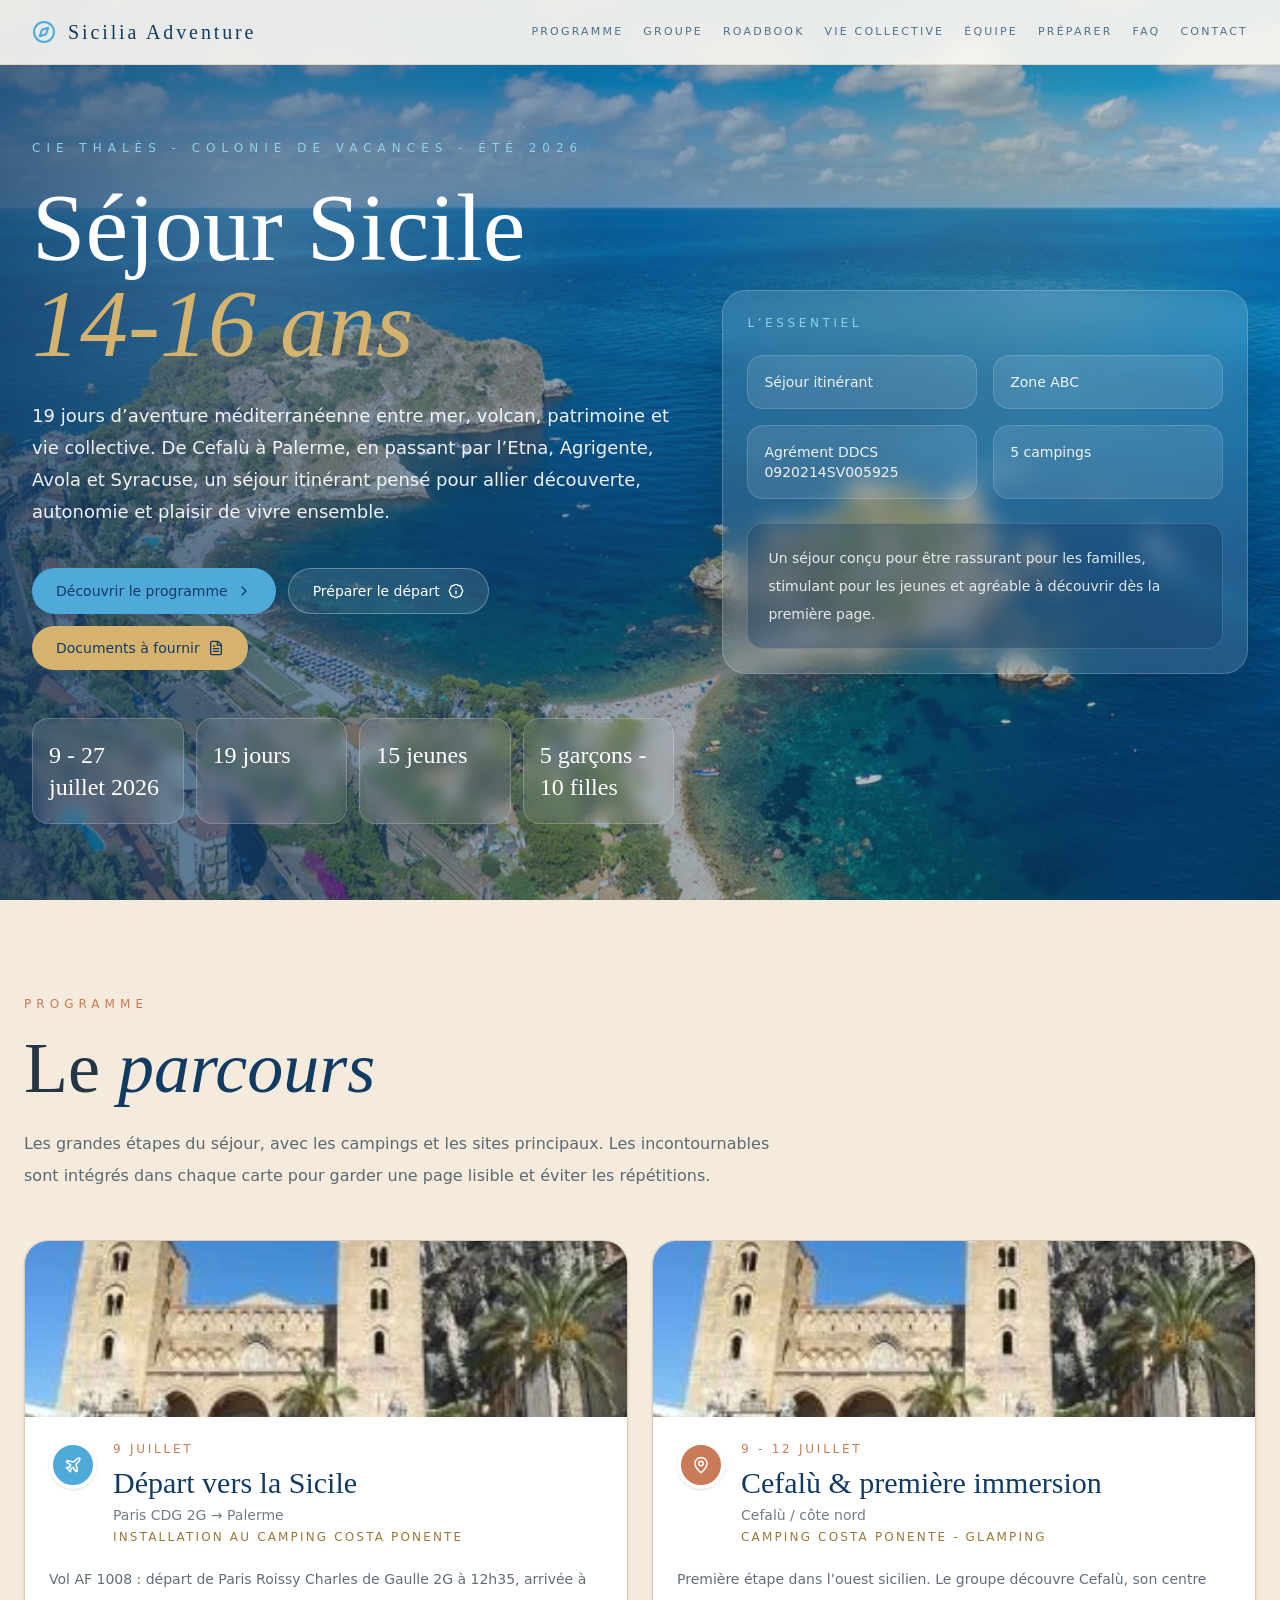
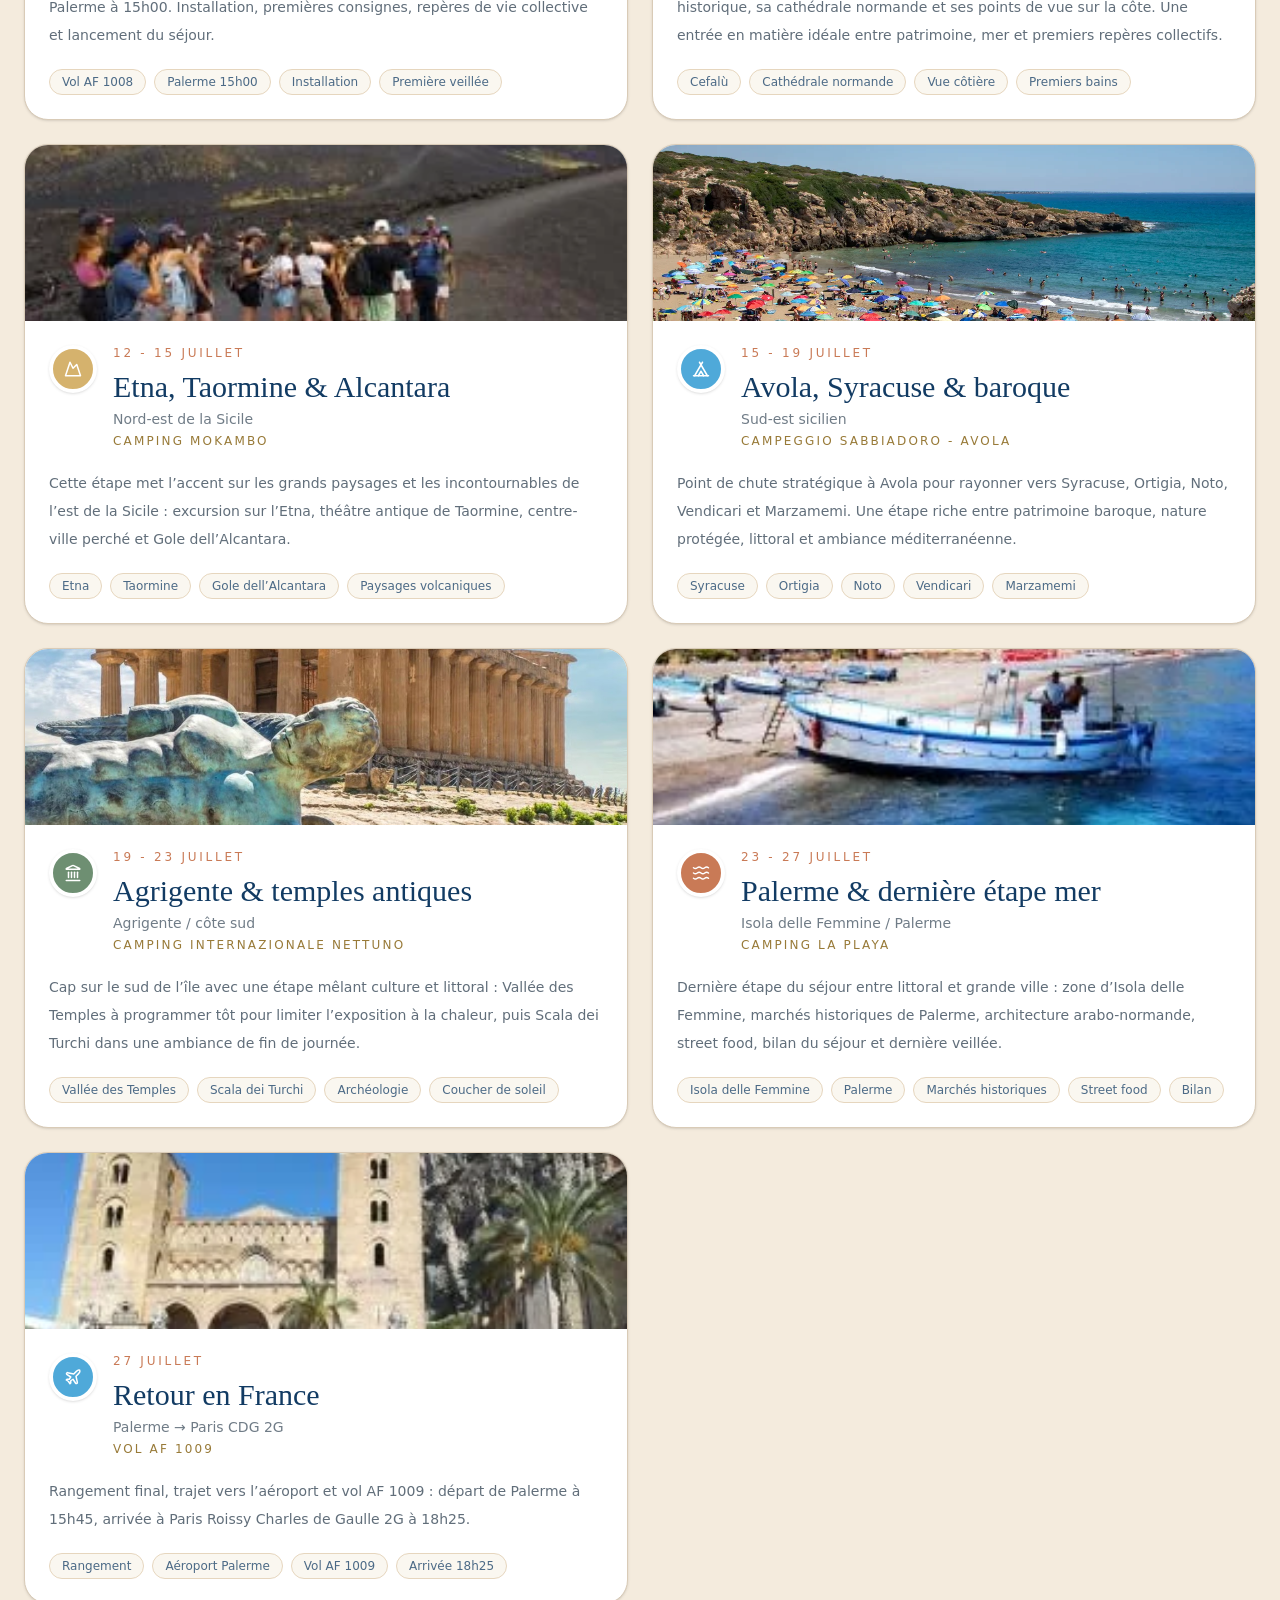
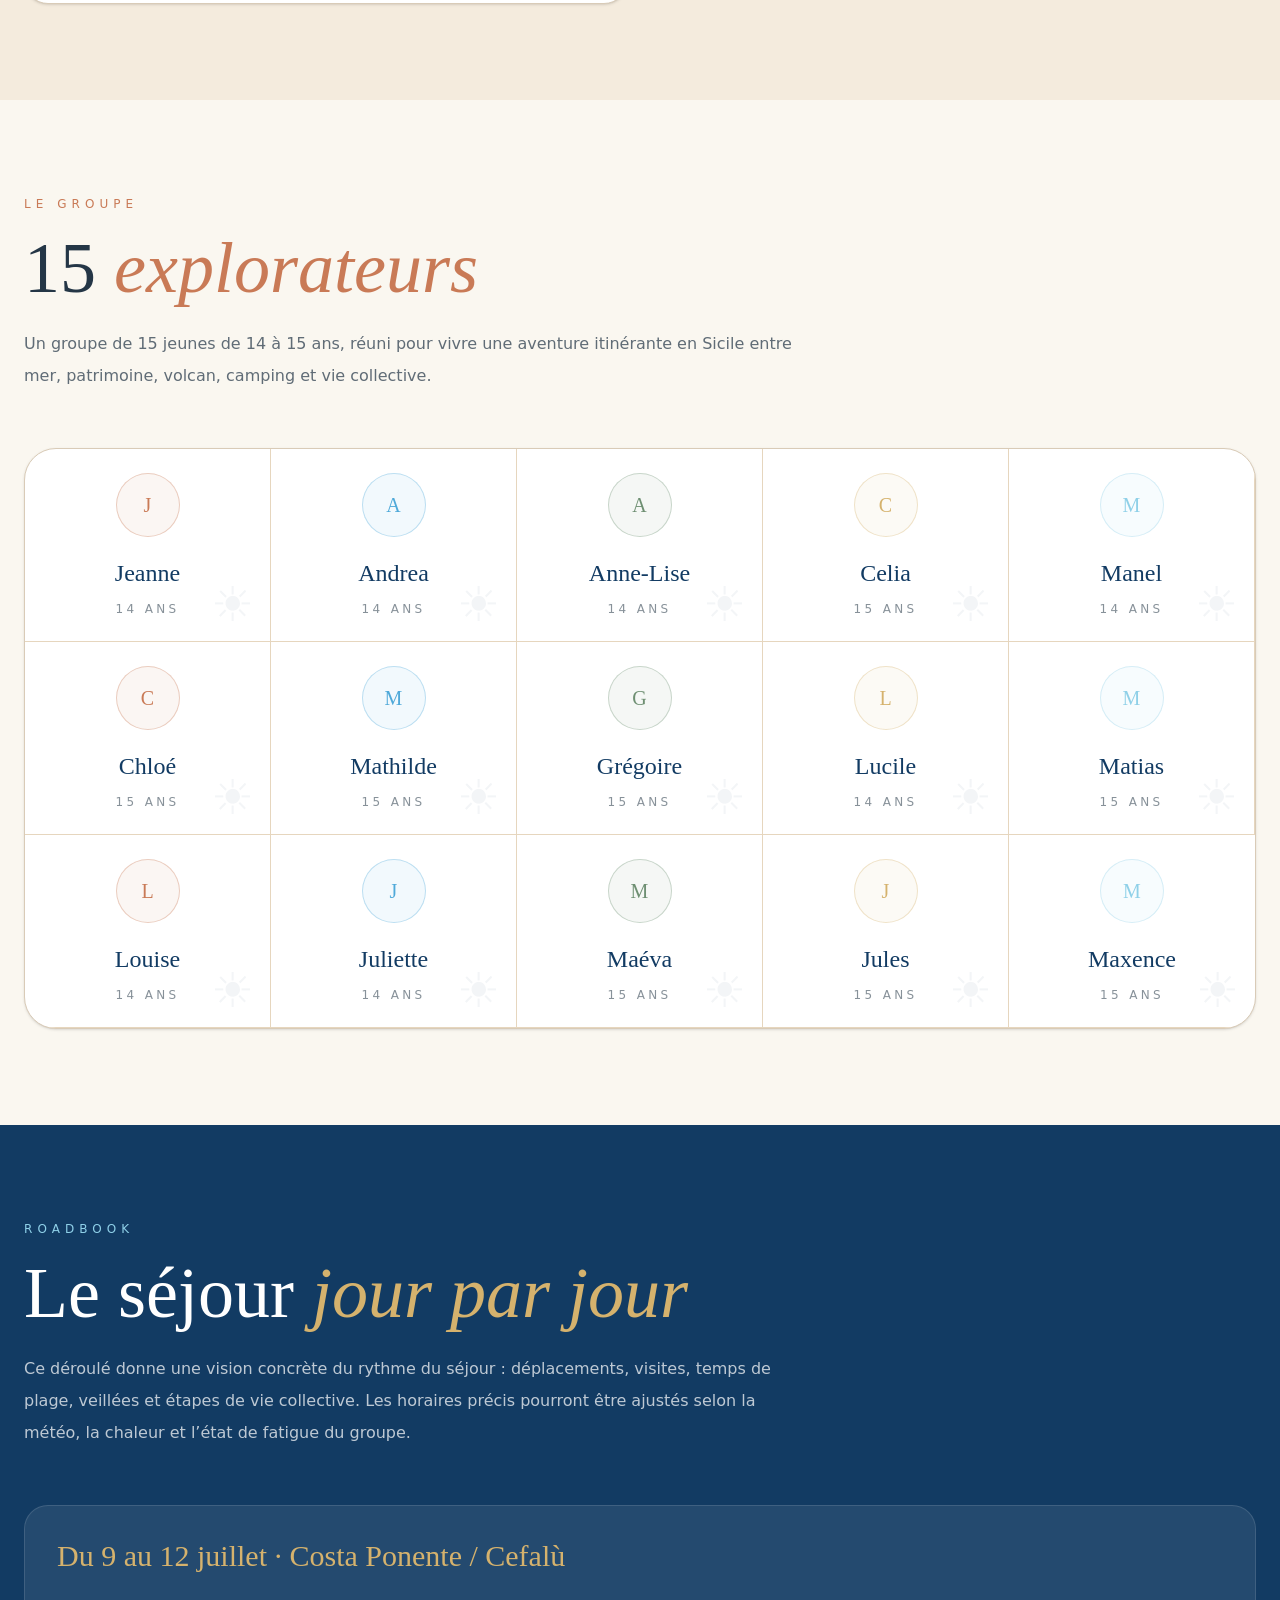
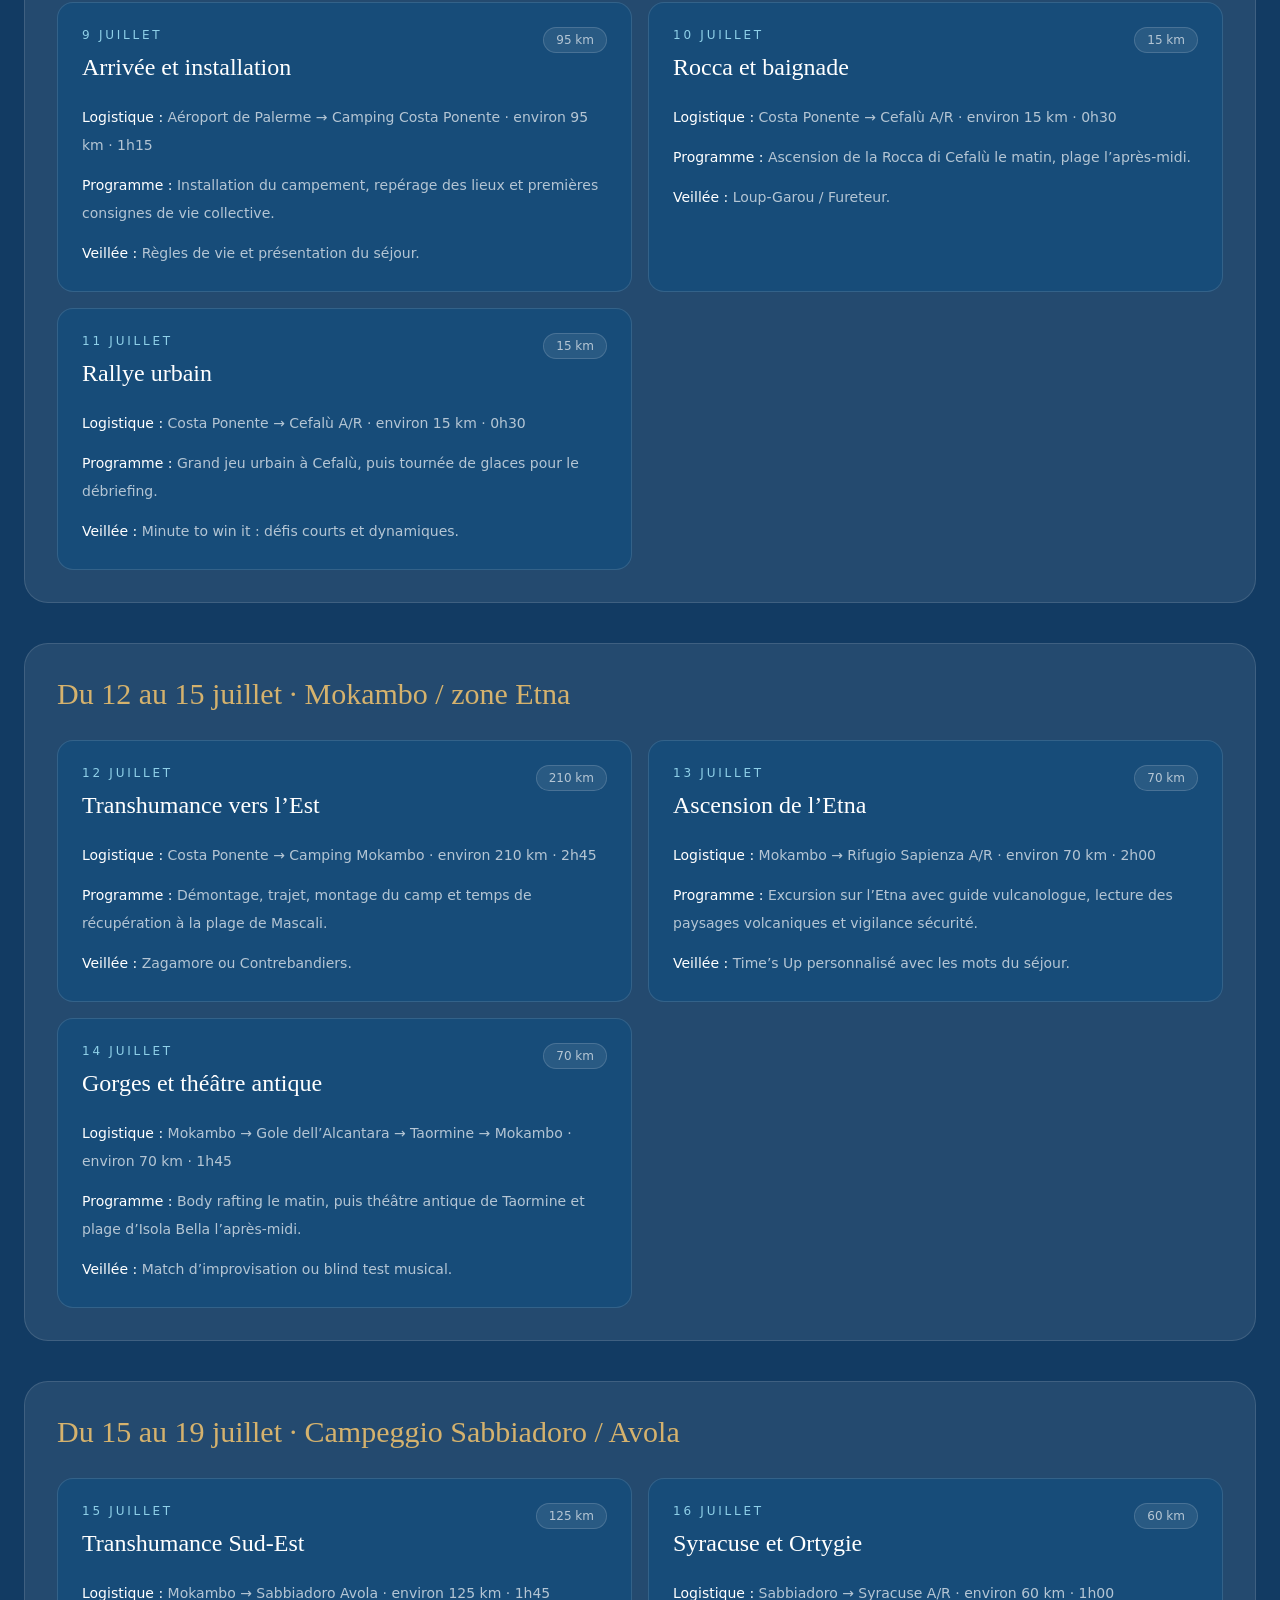
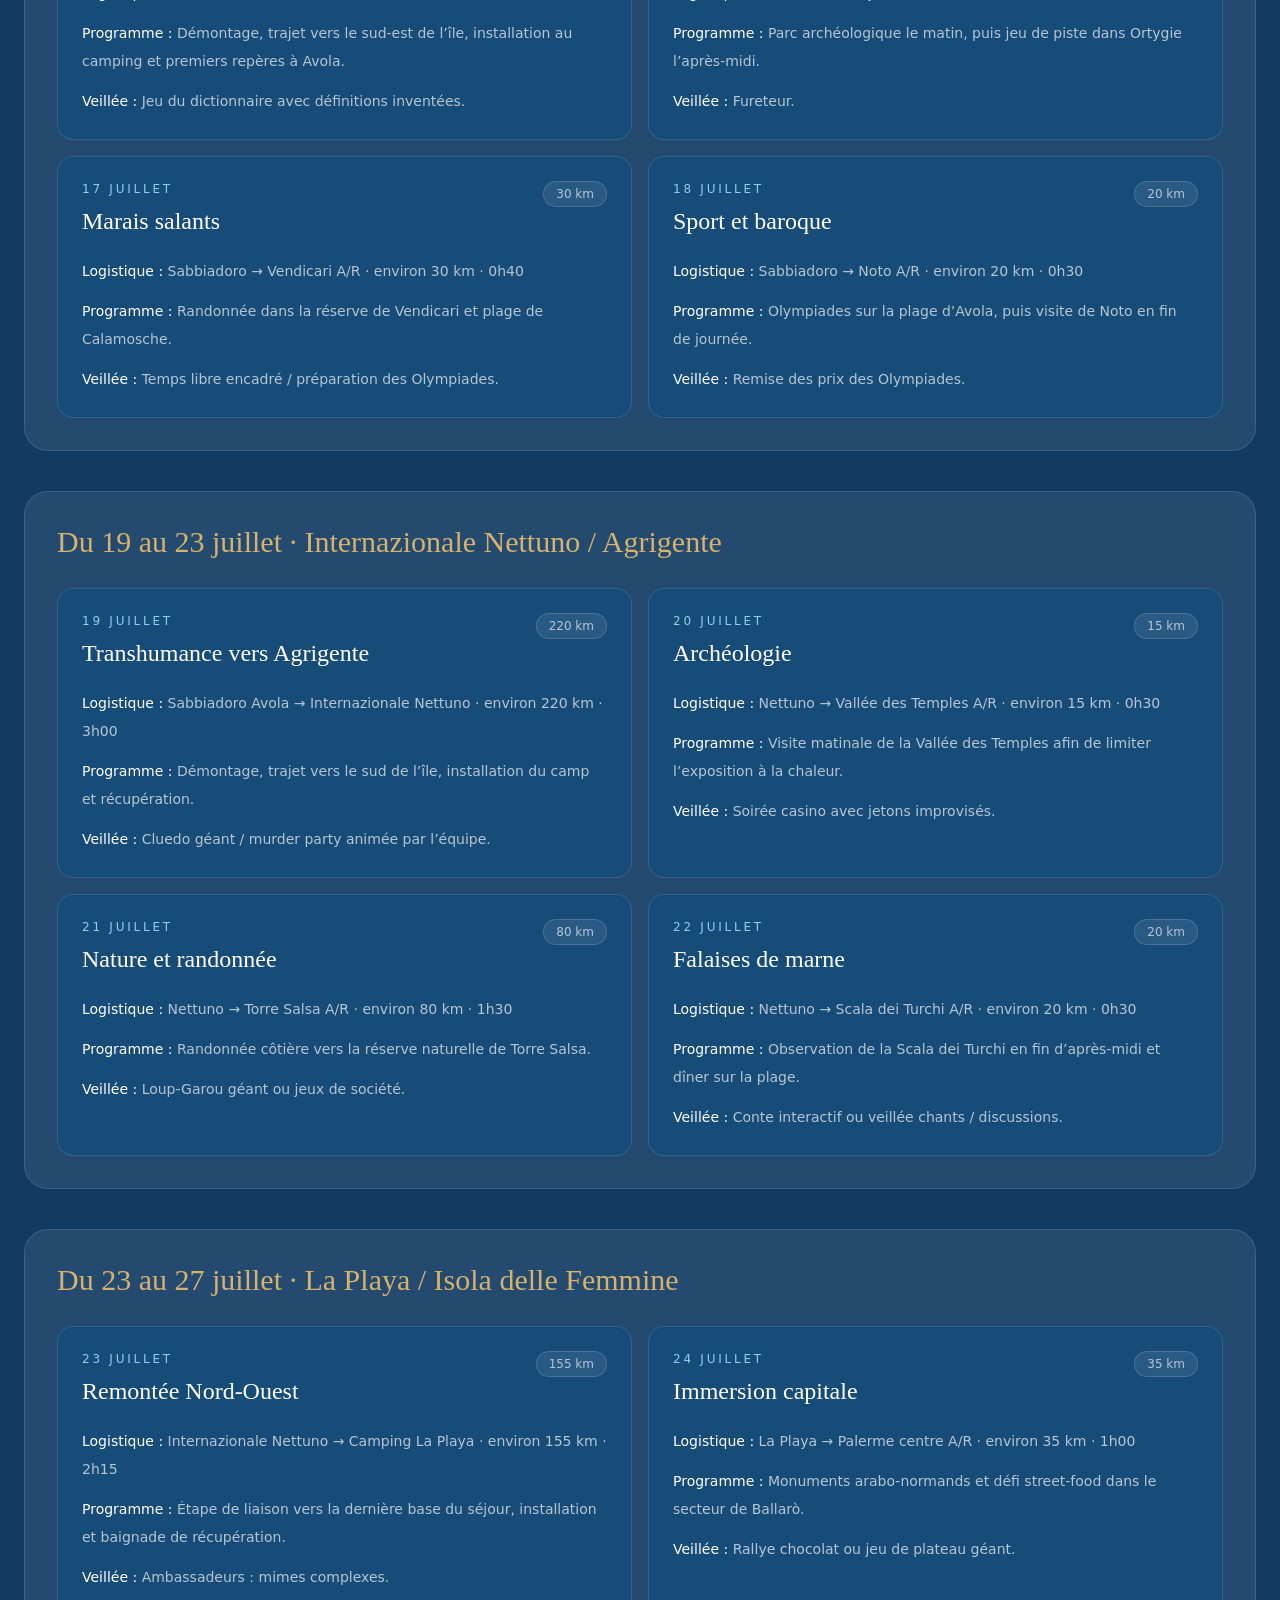
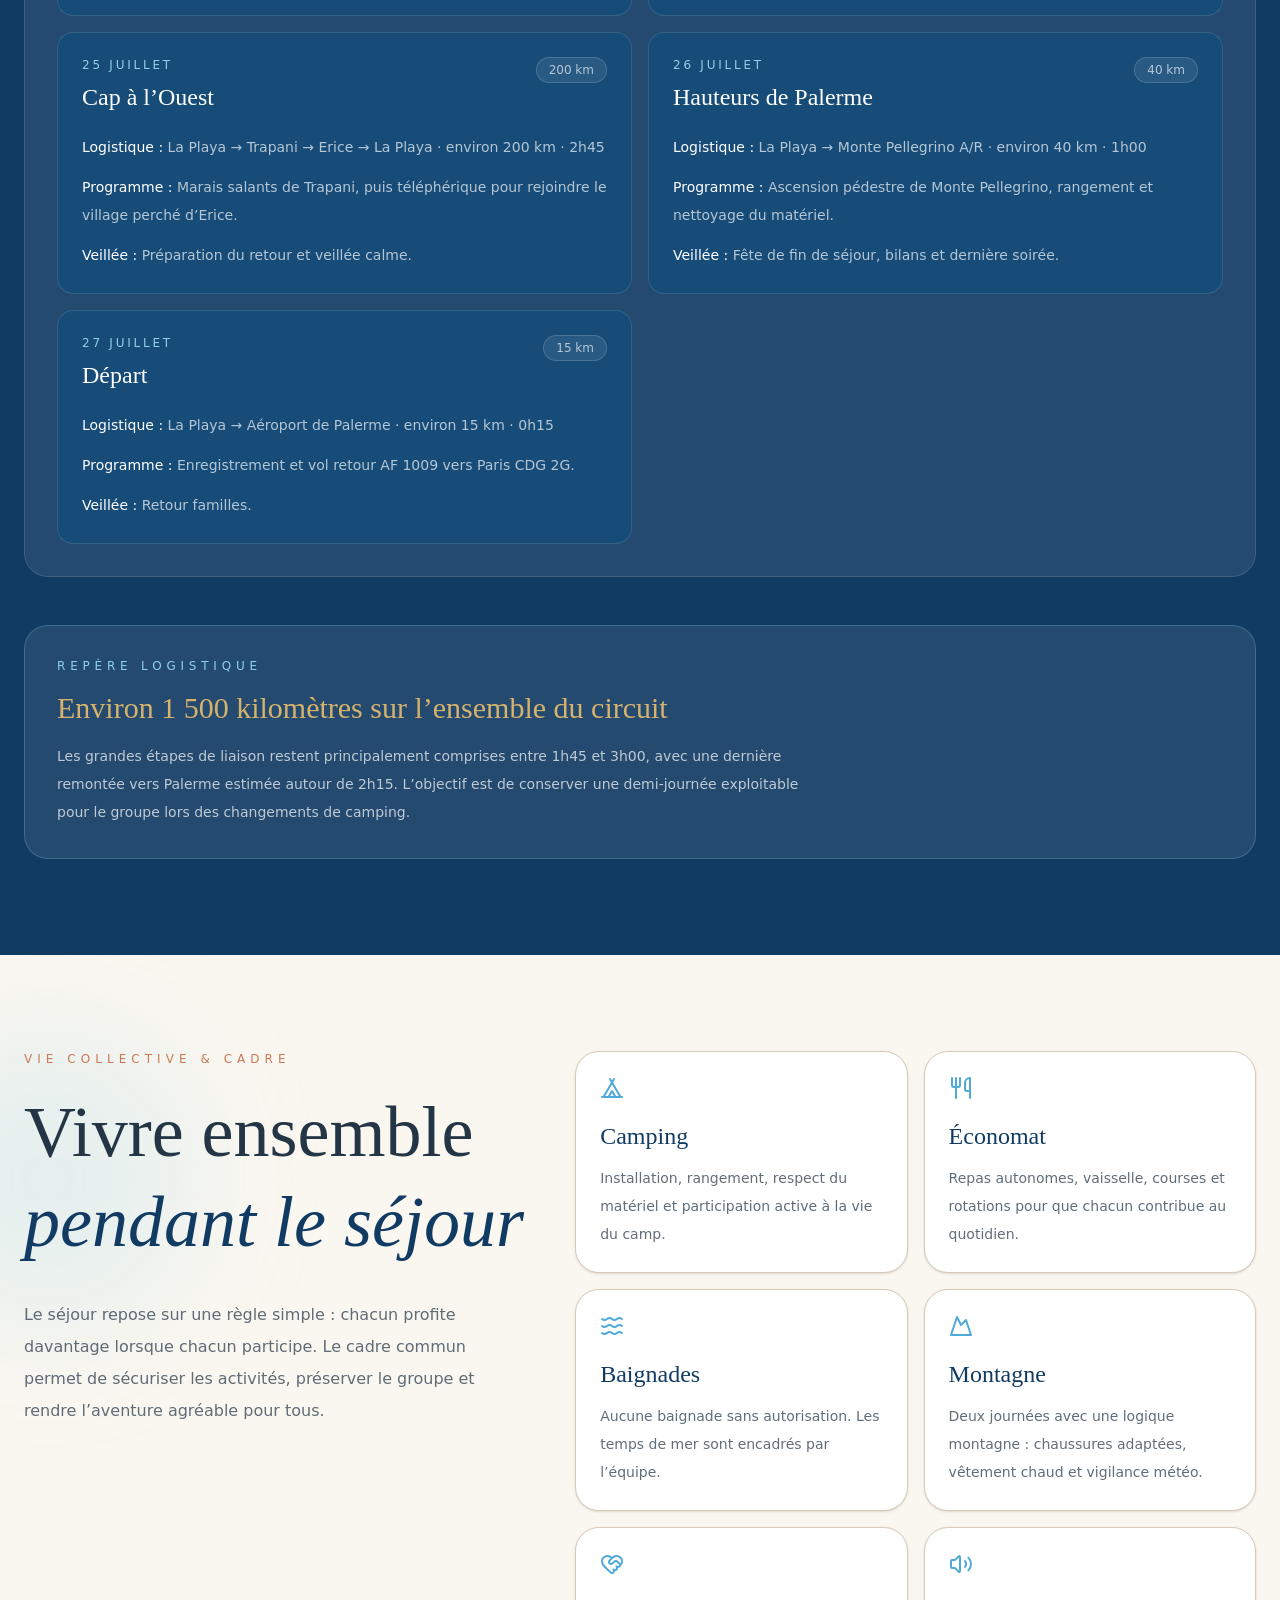
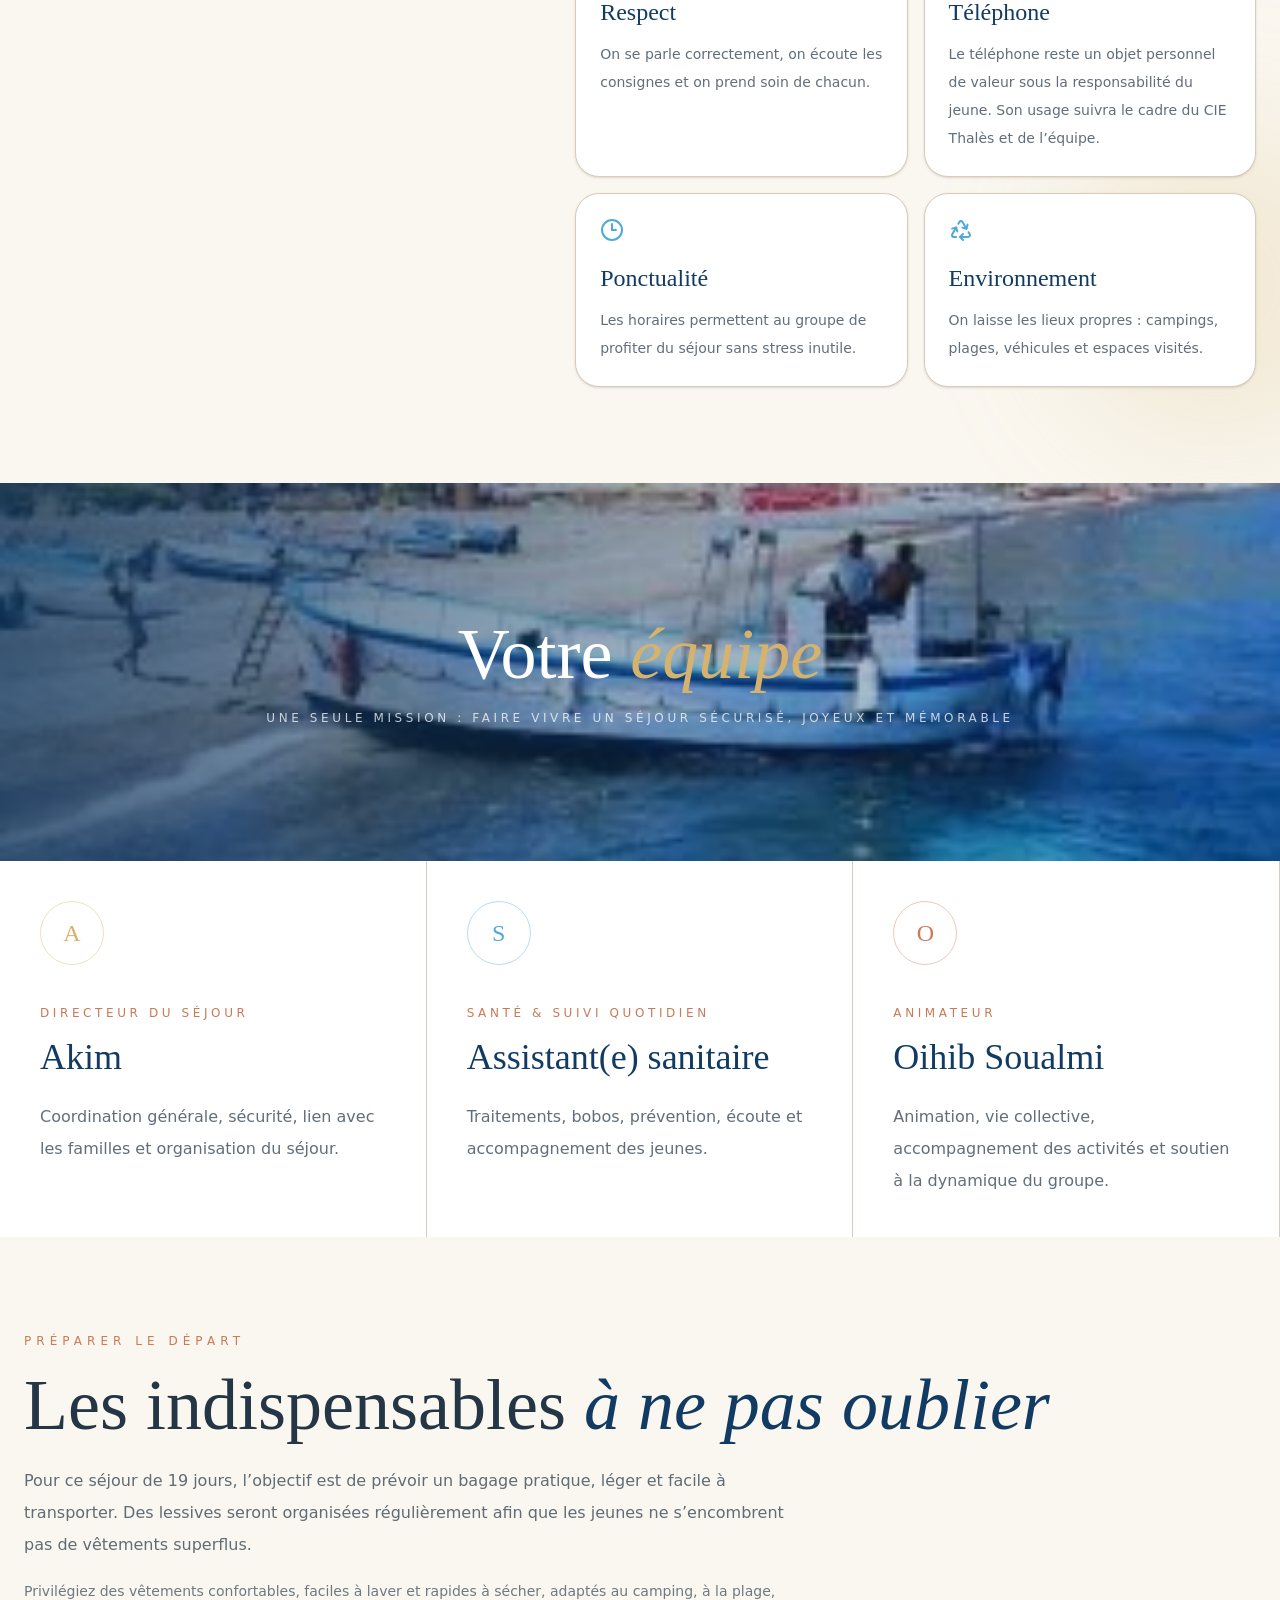
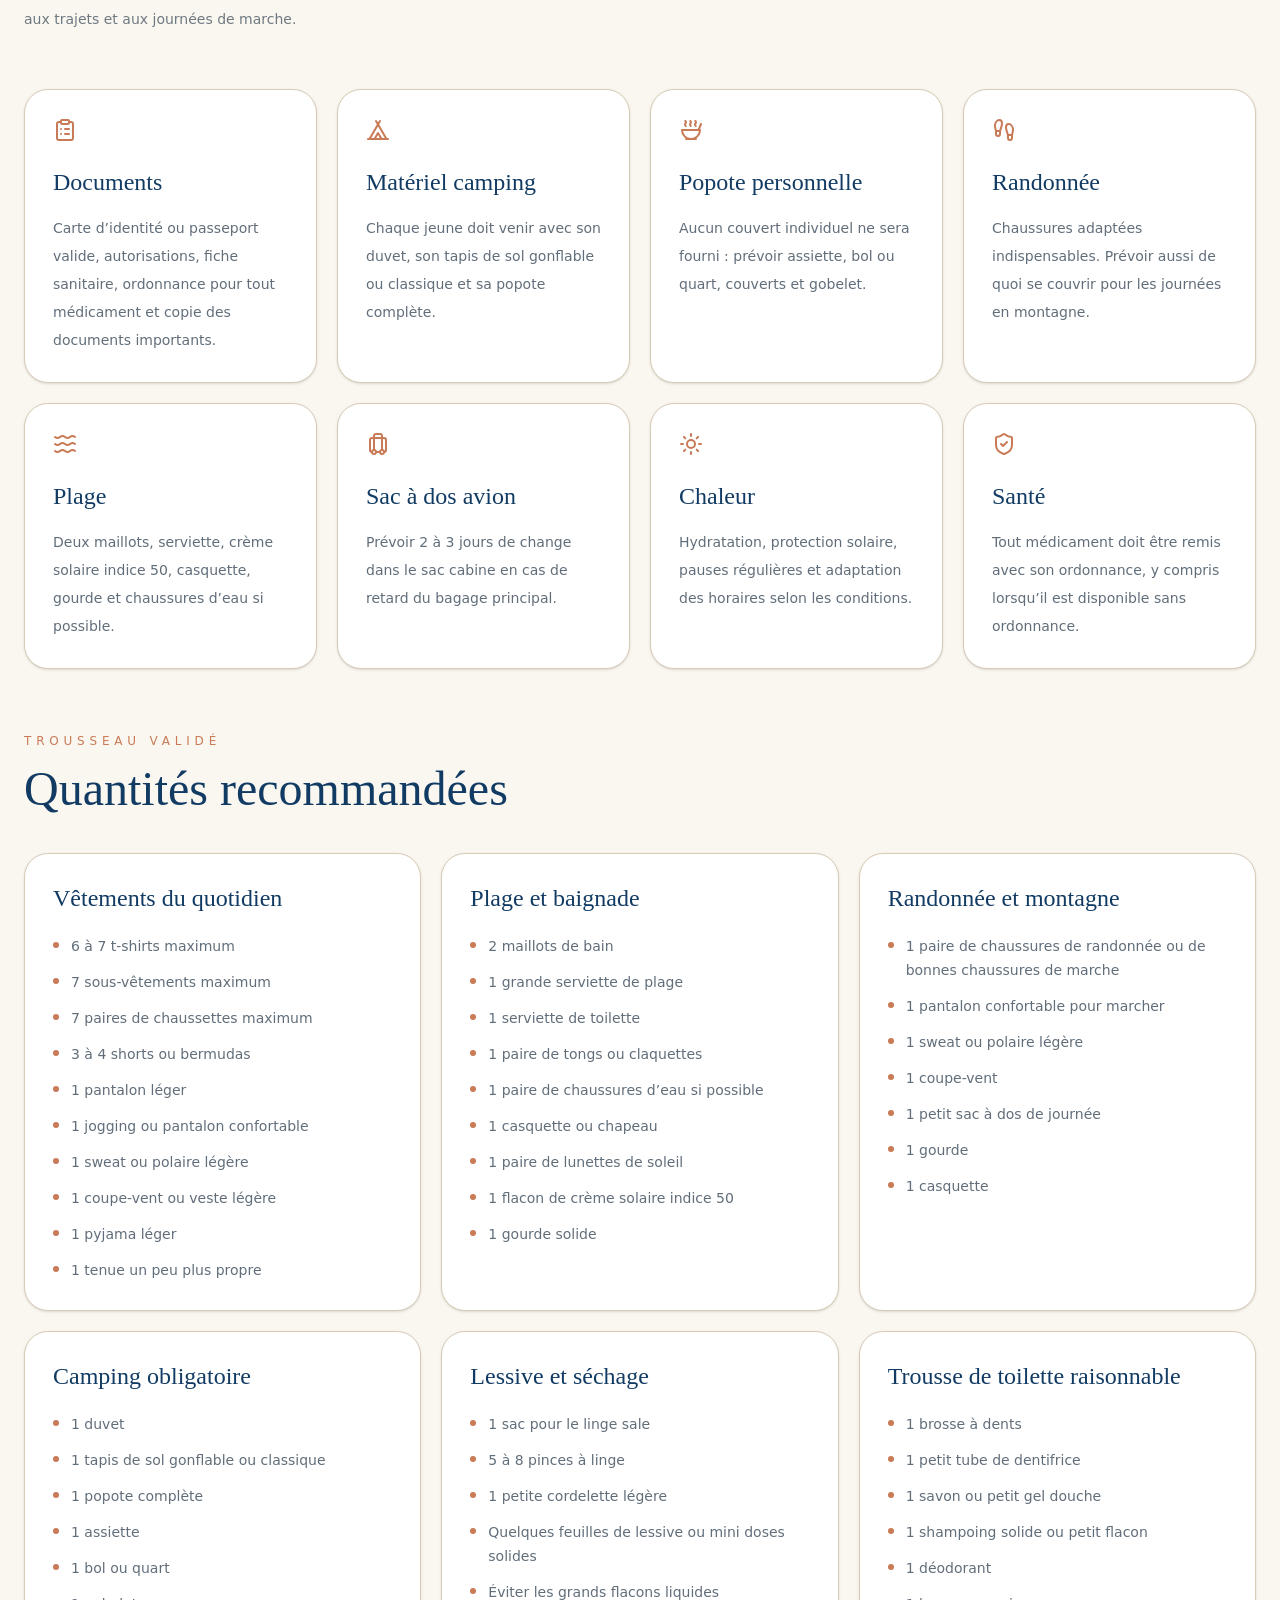
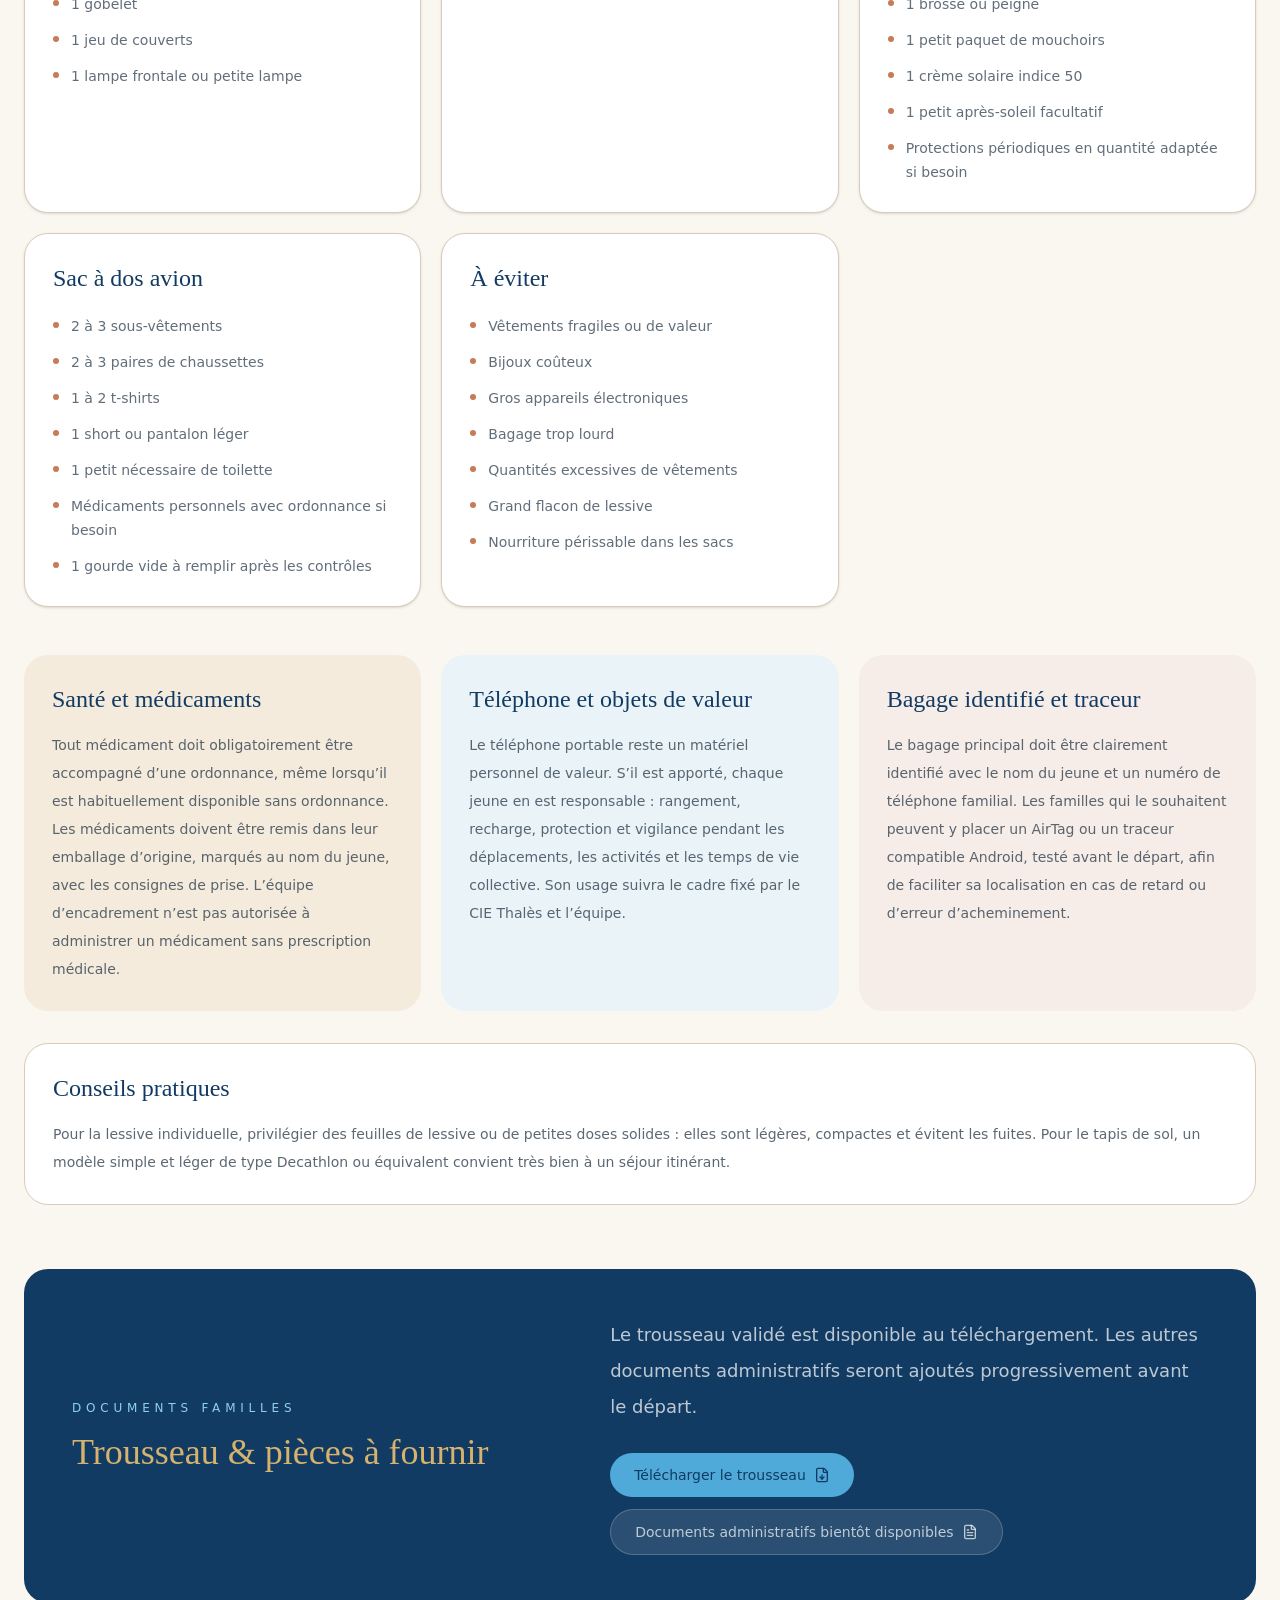
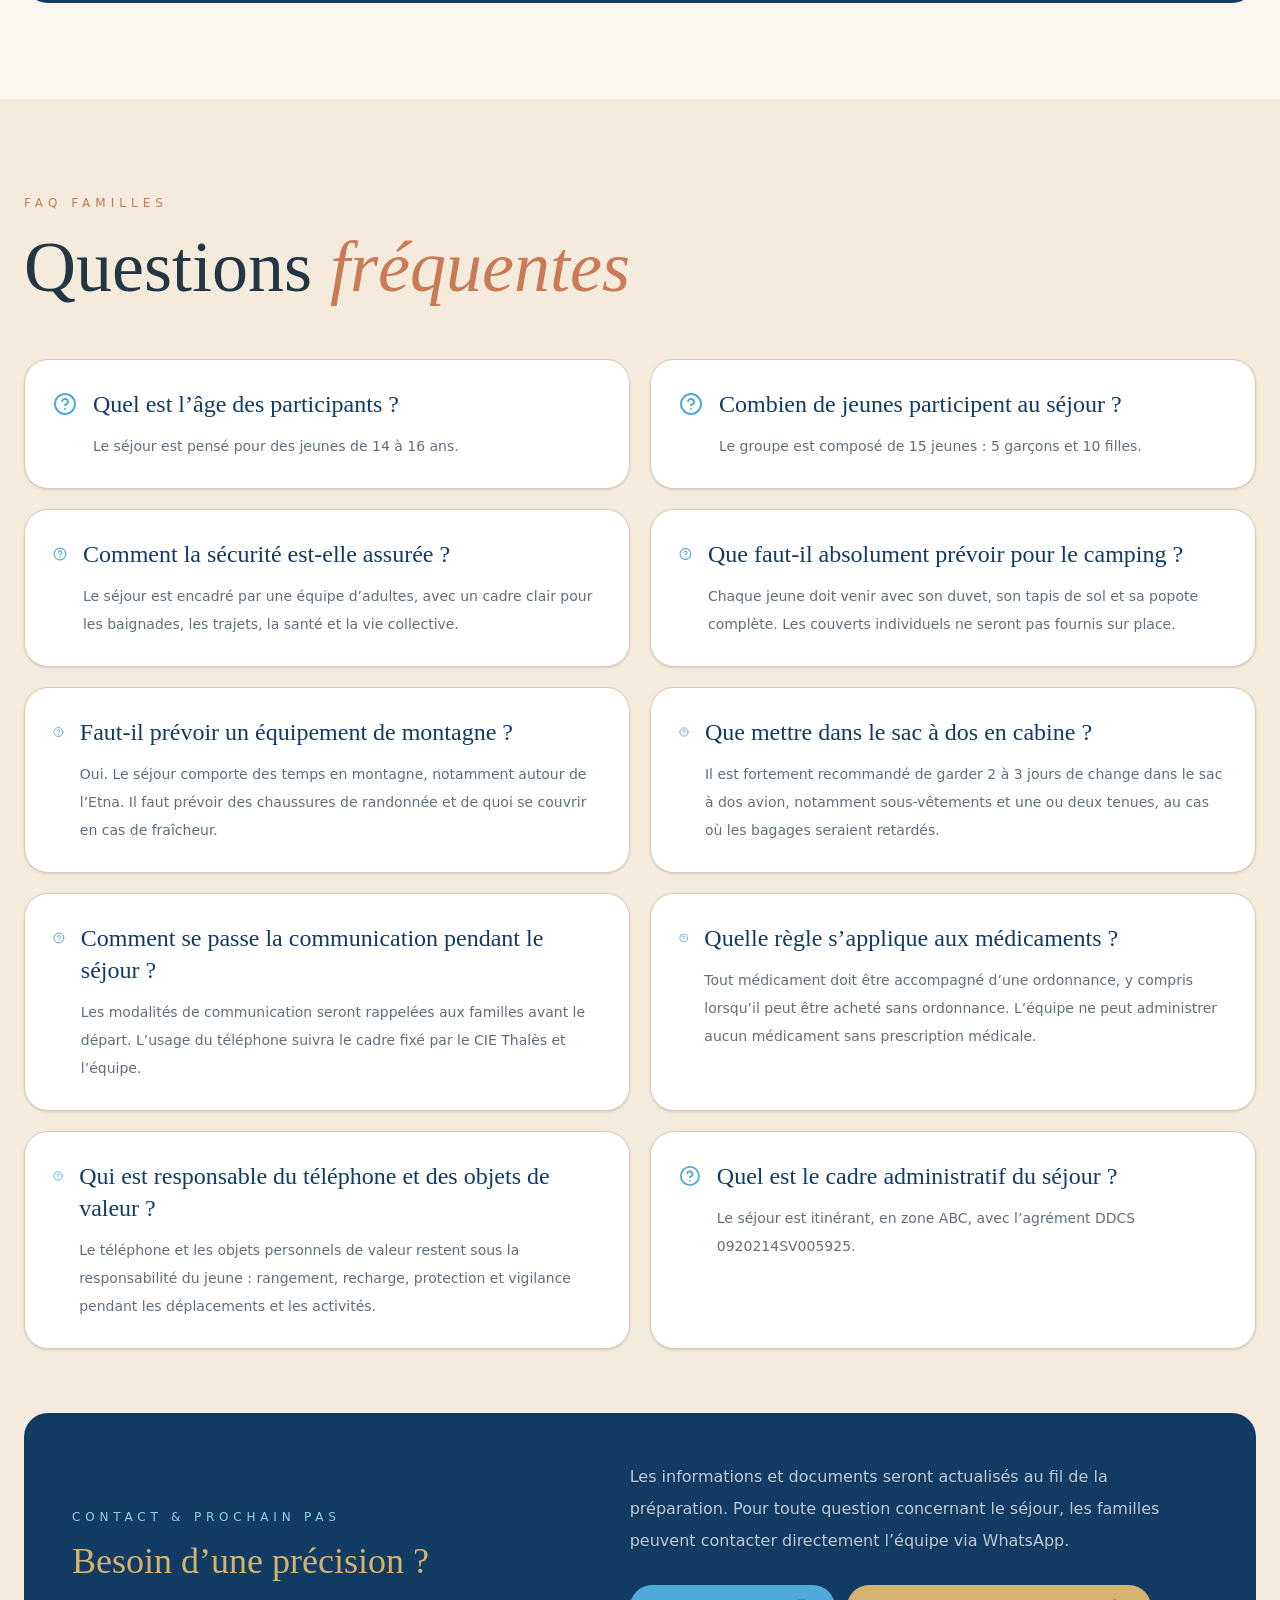
==== docs/index.html @ ab98c4ef "Add files via upload Première mise en ligne du site Sicile 2026" ====
<!doctype html>
<html lang="fr">
  <head>
    <meta charset="UTF-8" />
    <meta name="viewport" content="width=device-width, initial-scale=1.0" />
    <meta name="theme-color" content="#123B63" />
    <meta name="description" content="Site d'information du séjour Sicile 2026 du CIE Thalès : programme, roadbook, équipe, trousseau et informations familles." />
    <title>Séjour Sicile 2026 - CIE Thalès</title>
    <script type="module" crossorigin src="./assets/index-DerrYOvA.js"></script>
    <link rel="stylesheet" crossorigin href="./assets/index-Byc2QoRR.css">
  </head>
  <body>
    <div id="root"></div>
  </body>
</html>
---- docs/assets/index-Byc2QoRR.css ----
/*! tailwindcss v4.3.0 | MIT License | https://tailwindcss.com */
@layer properties{@supports (((-webkit-hyphens:none)) and (not (margin-trim:inline))) or ((-moz-orient:inline) and (not (color:rgb(from red r g b)))){*,:before,:after,::backdrop{--tw-space-y-reverse:0;--tw-border-style:solid;--tw-leading:initial;--tw-font-weight:initial;--tw-tracking:initial;--tw-shadow:0 0 #0000;--tw-shadow-color:initial;--tw-shadow-alpha:100%;--tw-inset-shadow:0 0 #0000;--tw-inset-shadow-color:initial;--tw-inset-shadow-alpha:100%;--tw-ring-color:initial;--tw-ring-shadow:0 0 #0000;--tw-inset-ring-color:initial;--tw-inset-ring-shadow:0 0 #0000;--tw-ring-inset:initial;--tw-ring-offset-width:0px;--tw-ring-offset-color:#fff;--tw-ring-offset-shadow:0 0 #0000;--tw-blur:initial;--tw-brightness:initial;--tw-contrast:initial;--tw-grayscale:initial;--tw-hue-rotate:initial;--tw-invert:initial;--tw-opacity:initial;--tw-saturate:initial;--tw-sepia:initial;--tw-drop-shadow:initial;--tw-drop-shadow-color:initial;--tw-drop-shadow-alpha:100%;--tw-drop-shadow-size:initial;--tw-backdrop-blur:initial;--tw-backdrop-brightness:initial;--tw-backdrop-contrast:initial;--tw-backdrop-grayscale:initial;--tw-backdrop-hue-rotate:initial;--tw-backdrop-invert:initial;--tw-backdrop-opacity:initial;--tw-backdrop-saturate:initial;--tw-backdrop-sepia:initial}}}@layer theme{:root,:host{--font-sans:ui-sans-serif, system-ui, sans-serif, "Apple Color Emoji", "Segoe UI Emoji", "Segoe UI Symbol", "Noto Color Emoji";--font-serif:ui-serif, Georgia, Cambria, "Times New Roman", Times, serif;--font-mono:ui-monospace, SFMono-Regular, Menlo, Monaco, Consolas, "Liberation Mono", "Courier New", monospace;--color-white:#fff;--spacing:.25rem;--container-sm:24rem;--container-xl:36rem;--container-2xl:42rem;--container-3xl:48rem;--container-7xl:80rem;--text-xs:.75rem;--text-xs--line-height:calc(1 / .75);--text-sm:.875rem;--text-sm--line-height:calc(1.25 / .875);--text-base:1rem;--text-base--line-height:calc(1.5 / 1);--text-lg:1.125rem;--text-lg--line-height:calc(1.75 / 1.125);--text-xl:1.25rem;--text-xl--line-height:calc(1.75 / 1.25);--text-2xl:1.5rem;--text-2xl--line-height:calc(2 / 1.5);--text-3xl:1.875rem;--text-3xl--line-height:calc(2.25 / 1.875);--text-4xl:2.25rem;--text-4xl--line-height:calc(2.5 / 2.25);--text-5xl:3rem;--text-5xl--line-height:1;--text-7xl:4.5rem;--text-7xl--line-height:1;--text-8xl:6rem;--text-8xl--line-height:1;--font-weight-medium:500;--leading-tight:1.25;--radius-2xl:1rem;--radius-3xl:1.5rem;--blur-sm:8px;--blur-md:12px;--blur-3xl:64px;--default-transition-duration:.15s;--default-transition-timing-function:cubic-bezier(.4, 0, .2, 1);--default-font-family:var(--font-sans);--default-mono-font-family:var(--font-mono)}}@layer base{*,:after,:before,::backdrop{box-sizing:border-box;border:0 solid;margin:0;padding:0}::file-selector-button{box-sizing:border-box;border:0 solid;margin:0;padding:0}html,:host{-webkit-text-size-adjust:100%;tab-size:4;line-height:1.5;font-family:var(--default-font-family,ui-sans-serif, system-ui, sans-serif, "Apple Color Emoji", "Segoe UI Emoji", "Segoe UI Symbol", "Noto Color Emoji");font-feature-settings:var(--default-font-feature-settings,normal);font-variation-settings:var(--default-font-variation-settings,normal);-webkit-tap-highlight-color:transparent}hr{height:0;color:inherit;border-top-width:1px}abbr:where([title]){-webkit-text-decoration:underline dotted;text-decoration:underline dotted}h1,h2,h3,h4,h5,h6{font-size:inherit;font-weight:inherit}a{color:inherit;-webkit-text-decoration:inherit;-webkit-text-decoration:inherit;-webkit-text-decoration:inherit;-webkit-text-decoration:inherit;text-decoration:inherit}b,strong{font-weight:bolder}code,kbd,samp,pre{font-family:var(--default-mono-font-family,ui-monospace, SFMono-Regular, Menlo, Monaco, Consolas, "Liberation Mono", "Courier New", monospace);font-feature-settings:var(--default-mono-font-feature-settings,normal);font-variation-settings:var(--default-mono-font-variation-settings,normal);font-size:1em}small{font-size:80%}sub,sup{vertical-align:baseline;font-size:75%;line-height:0;position:relative}sub{bottom:-.25em}sup{top:-.5em}table{text-indent:0;border-color:inherit;border-collapse:collapse}:-moz-focusring{outline:auto}progress{vertical-align:baseline}summary{display:list-item}ol,ul,menu{list-style:none}img,svg,video,canvas,audio,iframe,embed,object{vertical-align:middle;display:block}img,video{max-width:100%;height:auto}button,input,select,optgroup,textarea{font:inherit;font-feature-settings:inherit;font-variation-settings:inherit;letter-spacing:inherit;color:inherit;opacity:1;background-color:#0000;border-radius:0}::file-selector-button{font:inherit;font-feature-settings:inherit;font-variation-settings:inherit;letter-spacing:inherit;color:inherit;opacity:1;background-color:#0000;border-radius:0}:where(select:is([multiple],[size])) optgroup{font-weight:bolder}:where(select:is([multiple],[size])) optgroup option{padding-inline-start:20px}::file-selector-button{margin-inline-end:4px}::placeholder{opacity:1}@supports (not ((-webkit-appearance:-apple-pay-button))) or (contain-intrinsic-size:1px){::placeholder{color:currentColor}@supports (color:color-mix(in lab, red, red)){::placeholder{color:color-mix(in oklab, currentcolor 50%, transparent)}}}textarea{resize:vertical}::-webkit-search-decoration{-webkit-appearance:none}::-webkit-date-and-time-value{min-height:1lh;text-align:inherit}::-webkit-datetime-edit{display:inline-flex}::-webkit-datetime-edit-fields-wrapper{padding:0}::-webkit-datetime-edit{padding-block:0}::-webkit-datetime-edit-year-field{padding-block:0}::-webkit-datetime-edit-month-field{padding-block:0}::-webkit-datetime-edit-day-field{padding-block:0}::-webkit-datetime-edit-hour-field{padding-block:0}::-webkit-datetime-edit-minute-field{padding-block:0}::-webkit-datetime-edit-second-field{padding-block:0}::-webkit-datetime-edit-millisecond-field{padding-block:0}::-webkit-datetime-edit-meridiem-field{padding-block:0}::-webkit-calendar-picker-indicator{line-height:1}:-moz-ui-invalid{box-shadow:none}button,input:where([type=button],[type=reset],[type=submit]){appearance:button}::file-selector-button{appearance:button}::-webkit-inner-spin-button{height:auto}::-webkit-outer-spin-button{height:auto}[hidden]:where(:not([hidden=until-found])){display:none!important}}@layer components;@layer utilities{.pointer-events-none{pointer-events:none}.absolute{position:absolute}.fixed{position:fixed}.relative{position:relative}.inset-0{inset:calc(var(--spacing) * 0)}.top-0{top:calc(var(--spacing) * 0)}.top-20{top:calc(var(--spacing) * 20)}.-right-24{right:calc(var(--spacing) * -24)}.right-4{right:calc(var(--spacing) * 4)}.bottom-3{bottom:calc(var(--spacing) * 3)}.bottom-10{bottom:calc(var(--spacing) * 10)}.-left-24{left:calc(var(--spacing) * -24)}.z-10{z-index:10}.z-50{z-index:50}.mx-auto{margin-inline:auto}.mt-1{margin-top:calc(var(--spacing) * 1)}.mt-2{margin-top:calc(var(--spacing) * 2)}.mt-3{margin-top:calc(var(--spacing) * 3)}.mt-4{margin-top:calc(var(--spacing) * 4)}.mt-5{margin-top:calc(var(--spacing) * 5)}.mt-6{margin-top:calc(var(--spacing) * 6)}.mt-7{margin-top:calc(var(--spacing) * 7)}.mt-8{margin-top:calc(var(--spacing) * 8)}.mt-10{margin-top:calc(var(--spacing) * 10)}.mt-12{margin-top:calc(var(--spacing) * 12)}.mt-14{margin-top:calc(var(--spacing) * 14)}.mt-16{margin-top:calc(var(--spacing) * 16)}.mb-5{margin-bottom:calc(var(--spacing) * 5)}.mb-6{margin-bottom:calc(var(--spacing) * 6)}.block{display:block}.contents{display:contents}.flex{display:flex}.grid{display:grid}.hidden{display:none}.inline-flex{display:inline-flex}.h-1\.5{height:calc(var(--spacing) * 1.5)}.h-12{height:calc(var(--spacing) * 12)}.h-16{height:calc(var(--spacing) * 16)}.h-44{height:calc(var(--spacing) * 44)}.h-72{height:calc(var(--spacing) * 72)}.h-80{height:calc(var(--spacing) * 80)}.h-\[42vh\]{height:42vh}.h-full{height:100%}.min-h-\[170px\]{min-height:170px}.min-h-\[320px\]{min-height:320px}.min-h-\[calc\(100vh-4rem\)\]{min-height:calc(100vh - 4rem)}.min-h-screen{min-height:100vh}.w-1\.5{width:calc(var(--spacing) * 1.5)}.w-12{width:calc(var(--spacing) * 12)}.w-16{width:calc(var(--spacing) * 16)}.w-72{width:calc(var(--spacing) * 72)}.w-80{width:calc(var(--spacing) * 80)}.w-full{width:100%}.max-w-2xl{max-width:var(--container-2xl)}.max-w-3xl{max-width:var(--container-3xl)}.max-w-7xl{max-width:var(--container-7xl)}.max-w-sm{max-width:var(--container-sm)}.max-w-xl{max-width:var(--container-xl)}.min-w-0{min-width:calc(var(--spacing) * 0)}.shrink-0{flex-shrink:0}.grid-cols-1{grid-template-columns:repeat(1,minmax(0,1fr))}.grid-cols-2{grid-template-columns:repeat(2,minmax(0,1fr))}.flex-wrap{flex-wrap:wrap}.items-center{align-items:center}.items-start{align-items:flex-start}.justify-between{justify-content:space-between}.justify-center{justify-content:center}.gap-0{gap:calc(var(--spacing) * 0)}.gap-2{gap:calc(var(--spacing) * 2)}.gap-3{gap:calc(var(--spacing) * 3)}.gap-4{gap:calc(var(--spacing) * 4)}.gap-5{gap:calc(var(--spacing) * 5)}.gap-6{gap:calc(var(--spacing) * 6)}.gap-8{gap:calc(var(--spacing) * 8)}.gap-10{gap:calc(var(--spacing) * 10)}.gap-12{gap:calc(var(--spacing) * 12)}:where(.space-y-3>:not(:last-child)){--tw-space-y-reverse:0;margin-block-start:calc(calc(var(--spacing) * 3) * var(--tw-space-y-reverse));margin-block-end:calc(calc(var(--spacing) * 3) * calc(1 - var(--tw-space-y-reverse)))}:where(.space-y-10>:not(:last-child)){--tw-space-y-reverse:0;margin-block-start:calc(calc(var(--spacing) * 10) * var(--tw-space-y-reverse));margin-block-end:calc(calc(var(--spacing) * 10) * calc(1 - var(--tw-space-y-reverse)))}.overflow-hidden{overflow:hidden}.rounded-2xl{border-radius:var(--radius-2xl)}.rounded-3xl{border-radius:var(--radius-3xl)}.rounded-\[2rem\]{border-radius:2rem}.rounded-full{border-radius:3.40282e38px}.border{border-style:var(--tw-border-style);border-width:1px}.border-4{border-style:var(--tw-border-style);border-width:4px}.border-t{border-top-style:var(--tw-border-style);border-top-width:1px}.border-r{border-right-style:var(--tw-border-style);border-right-width:1px}.border-b{border-bottom-style:var(--tw-border-style);border-bottom-width:1px}.border-\[\#8FD0E8\]\/25{border-color:oklab(82.2263% -.053936 -.0504487/.25)}.border-\[\#D9CBB7\]{border-color:#d9cbb7}.border-\[\#E6D6BE\]{border-color:#e6d6be}.border-white{border-color:var(--color-white)}.border-white\/12{border-color:#ffffff1f}@supports (color:color-mix(in lab, red, red)){.border-white\/12{border-color:color-mix(in oklab, var(--color-white) 12%, transparent)}}.border-white\/15{border-color:#ffffff26}@supports (color:color-mix(in lab, red, red)){.border-white\/15{border-color:color-mix(in oklab, var(--color-white) 15%, transparent)}}.border-white\/20{border-color:#fff3}@supports (color:color-mix(in lab, red, red)){.border-white\/20{border-color:color-mix(in oklab, var(--color-white) 20%, transparent)}}.border-white\/30{border-color:#ffffff4d}@supports (color:color-mix(in lab, red, red)){.border-white\/30{border-color:color-mix(in oklab, var(--color-white) 30%, transparent)}}.bg-\[\#4FA9D9\]{background-color:#4fa9d9}.bg-\[\#8FD0E8\]\/20{background-color:oklab(82.2263% -.053936 -.0504487/.2)}.bg-\[\#123B63\]{background-color:#123b63}.bg-\[\#123B63\]\/35{background-color:oklab(34.6368% -.0269112 -.0788029/.35)}.bg-\[\#174C79\]{background-color:#174c79}.bg-\[\#C97A56\]{background-color:#c97a56}.bg-\[\#D5B26D\]{background-color:#d5b26d}.bg-\[\#D5B26D\]\/20{background-color:oklab(77.9508% .0111356 .095933/.2)}.bg-\[\#EAF4F8\]{background-color:#eaf4f8}.bg-\[\#F4EBDD\]{background-color:#f4ebdd}.bg-\[\#F7EDE8\]{background-color:#f7ede8}.bg-\[\#FAF7F0\]{background-color:#faf7f0}.bg-\[\#FAF7F0\]\/92{background-color:oklab(97.652% .0004327 .00979012/.92)}.bg-white{background-color:var(--color-white)}.bg-white\/8{background-color:#ffffff14}@supports (color:color-mix(in lab, red, red)){.bg-white\/8{background-color:color-mix(in oklab, var(--color-white) 8%, transparent)}}.bg-white\/10{background-color:#ffffff1a}@supports (color:color-mix(in lab, red, red)){.bg-white\/10{background-color:color-mix(in oklab, var(--color-white) 10%, transparent)}}.bg-white\/12{background-color:#ffffff1f}@supports (color:color-mix(in lab, red, red)){.bg-white\/12{background-color:color-mix(in oklab, var(--color-white) 12%, transparent)}}.bg-\[linear-gradient\(to_right\,rgba\(18\,59\,99\,0\.78\)\,rgba\(18\,59\,99\,0\.42\)\,rgba\(18\,59\,99\,0\.2\)\)\]{background-image:linear-gradient(90deg,#123b63c7,#123b636b,#123b6333)}.bg-\[linear-gradient\(to_right\,rgba\(18\,59\,99\,0\.78\)\,rgba\(18\,59\,99\,0\.42\)\,rgba\(18\,59\,99\,0\.18\)\)\]{background-image:linear-gradient(90deg,#123b63c7,#123b636b,#123b632e)}.bg-\[radial-gradient\(circle_at_20\%_25\%\,rgba\(255\,255\,255\,0\.18\)\,transparent_28\%\)\,radial-gradient\(circle_at_78\%_18\%\,rgba\(213\,178\,109\,0\.2\)\,transparent_28\%\)\]{background-image:radial-gradient(circle at 20% 25%,#ffffff2e,#0000 28%),radial-gradient(circle at 78% 18%,#d5b26d33,#0000 28%)}.bg-cover{background-size:cover}.bg-center{background-position:50%}.p-4{padding:calc(var(--spacing) * 4)}.p-5{padding:calc(var(--spacing) * 5)}.p-6{padding:calc(var(--spacing) * 6)}.p-7{padding:calc(var(--spacing) * 7)}.p-8{padding:calc(var(--spacing) * 8)}.p-10{padding:calc(var(--spacing) * 10)}.px-3{padding-inline:calc(var(--spacing) * 3)}.px-4{padding-inline:calc(var(--spacing) * 4)}.px-5{padding-inline:calc(var(--spacing) * 5)}.px-6{padding-inline:calc(var(--spacing) * 6)}.py-1{padding-block:calc(var(--spacing) * 1)}.py-3{padding-block:calc(var(--spacing) * 3)}.py-5{padding-block:calc(var(--spacing) * 5)}.py-14{padding-block:calc(var(--spacing) * 14)}.py-16{padding-block:calc(var(--spacing) * 16)}.py-24{padding-block:calc(var(--spacing) * 24)}.pt-16{padding-top:calc(var(--spacing) * 16)}.text-center{text-align:center}.font-serif{font-family:var(--font-serif)}.text-2xl{font-size:var(--text-2xl);line-height:var(--tw-leading,var(--text-2xl--line-height))}.text-3xl{font-size:var(--text-3xl);line-height:var(--tw-leading,var(--text-3xl--line-height))}.text-4xl{font-size:var(--text-4xl);line-height:var(--tw-leading,var(--text-4xl--line-height))}.text-5xl{font-size:var(--text-5xl);line-height:var(--tw-leading,var(--text-5xl--line-height))}.text-base{font-size:var(--text-base);line-height:var(--tw-leading,var(--text-base--line-height))}.text-lg{font-size:var(--text-lg);line-height:var(--tw-leading,var(--text-lg--line-height))}.text-sm{font-size:var(--text-sm);line-height:var(--tw-leading,var(--text-sm--line-height))}.text-xl{font-size:var(--text-xl);line-height:var(--tw-leading,var(--text-xl--line-height))}.text-xs{font-size:var(--text-xs);line-height:var(--tw-leading,var(--text-xs--line-height))}.text-\[11px\]{font-size:11px}.leading-6{--tw-leading:calc(var(--spacing) * 6);line-height:calc(var(--spacing) * 6)}.leading-7{--tw-leading:calc(var(--spacing) * 7);line-height:calc(var(--spacing) * 7)}.leading-8{--tw-leading:calc(var(--spacing) * 8);line-height:calc(var(--spacing) * 8)}.leading-9{--tw-leading:calc(var(--spacing) * 9);line-height:calc(var(--spacing) * 9)}.leading-none{--tw-leading:1;line-height:1}.leading-tight{--tw-leading:var(--leading-tight);line-height:var(--leading-tight)}.font-medium{--tw-font-weight:var(--font-weight-medium);font-weight:var(--font-weight-medium)}.tracking-\[0\.2em\]{--tw-tracking:.2em;letter-spacing:.2em}.tracking-\[0\.3em\]{--tw-tracking:.3em;letter-spacing:.3em}.tracking-\[0\.4em\]{--tw-tracking:.4em;letter-spacing:.4em}.tracking-\[0\.5em\]{--tw-tracking:.5em;letter-spacing:.5em}.tracking-\[0\.16em\]{--tw-tracking:.16em;letter-spacing:.16em}.tracking-\[0\.18em\]{--tw-tracking:.18em;letter-spacing:.18em}.tracking-\[0\.23em\]{--tw-tracking:.23em;letter-spacing:.23em}.tracking-\[0\.28em\]{--tw-tracking:.28em;letter-spacing:.28em}.tracking-\[0\.42em\]{--tw-tracking:.42em;letter-spacing:.42em}.text-\[\#4FA9D9\]{color:#4fa9d9}.text-\[\#8FD0E8\]{color:#8fd0e8}.text-\[\#123B63\]{color:#123b63}.text-\[\#123B63\]\/5{color:oklab(34.6368% -.0269112 -.0788029/.05)}.text-\[\#123B63\]\/70{color:oklab(34.6368% -.0269112 -.0788029/.7)}.text-\[\#123B63\]\/75{color:oklab(34.6368% -.0269112 -.0788029/.75)}.text-\[\#987a38\]{color:#987a38}.text-\[\#243646\]{color:#243646}.text-\[\#243646\]\/55{color:oklab(32.4687% -.0150055 -.0338219/.55)}.text-\[\#243646\]\/65{color:oklab(32.4687% -.0150055 -.0338219/.65)}.text-\[\#243646\]\/72{color:oklab(32.4687% -.0150055 -.0338219/.72)}.text-\[\#243646\]\/75{color:oklab(32.4687% -.0150055 -.0338219/.75)}.text-\[\#C97A56\]{color:#c97a56}.text-\[\#D5B26D\]{color:#d5b26d}.text-white{color:var(--color-white)}.text-white\/65{color:#ffffffa6}@supports (color:color-mix(in lab, red, red)){.text-white\/65{color:color-mix(in oklab, var(--color-white) 65%, transparent)}}.text-white\/68{color:#ffffffad}@supports (color:color-mix(in lab, red, red)){.text-white\/68{color:color-mix(in oklab, var(--color-white) 68%, transparent)}}.text-white\/70{color:#ffffffb3}@supports (color:color-mix(in lab, red, red)){.text-white\/70{color:color-mix(in oklab, var(--color-white) 70%, transparent)}}.text-white\/72{color:#ffffffb8}@supports (color:color-mix(in lab, red, red)){.text-white\/72{color:color-mix(in oklab, var(--color-white) 72%, transparent)}}.text-white\/75{color:#ffffffbf}@supports (color:color-mix(in lab, red, red)){.text-white\/75{color:color-mix(in oklab, var(--color-white) 75%, transparent)}}.text-white\/85{color:#ffffffd9}@supports (color:color-mix(in lab, red, red)){.text-white\/85{color:color-mix(in oklab, var(--color-white) 85%, transparent)}}.text-white\/90{color:#ffffffe6}@supports (color:color-mix(in lab, red, red)){.text-white\/90{color:color-mix(in oklab, var(--color-white) 90%, transparent)}}.text-white\/92{color:#ffffffeb}@supports (color:color-mix(in lab, red, red)){.text-white\/92{color:color-mix(in oklab, var(--color-white) 92%, transparent)}}.uppercase{text-transform:uppercase}.italic{font-style:italic}.shadow-\[0_20px_60px_rgba\(0\,0\,0\,0\.18\)\]{--tw-shadow:0 20px 60px var(--tw-shadow-color,#0000002e);box-shadow:var(--tw-inset-shadow), var(--tw-inset-ring-shadow), var(--tw-ring-offset-shadow), var(--tw-ring-shadow), var(--tw-shadow)}.shadow-sm{--tw-shadow:0 1px 3px 0 var(--tw-shadow-color,#0000001a), 0 1px 2px -1px var(--tw-shadow-color,#0000001a);box-shadow:var(--tw-inset-shadow), var(--tw-inset-ring-shadow), var(--tw-ring-offset-shadow), var(--tw-ring-shadow), var(--tw-shadow)}.blur-3xl{--tw-blur:blur(var(--blur-3xl));filter:var(--tw-blur,) var(--tw-brightness,) var(--tw-contrast,) var(--tw-grayscale,) var(--tw-hue-rotate,) var(--tw-invert,) var(--tw-saturate,) var(--tw-sepia,) var(--tw-drop-shadow,)}.backdrop-blur-md{--tw-backdrop-blur:blur(var(--blur-md));-webkit-backdrop-filter:var(--tw-backdrop-blur,) var(--tw-backdrop-brightness,) var(--tw-backdrop-contrast,) var(--tw-backdrop-grayscale,) var(--tw-backdrop-hue-rotate,) var(--tw-backdrop-invert,) var(--tw-backdrop-opacity,) var(--tw-backdrop-saturate,) var(--tw-backdrop-sepia,);backdrop-filter:var(--tw-backdrop-blur,) var(--tw-backdrop-brightness,) var(--tw-backdrop-contrast,) var(--tw-backdrop-grayscale,) var(--tw-backdrop-hue-rotate,) var(--tw-backdrop-invert,) var(--tw-backdrop-opacity,) var(--tw-backdrop-saturate,) var(--tw-backdrop-sepia,)}.backdrop-blur-sm{--tw-backdrop-blur:blur(var(--blur-sm));-webkit-backdrop-filter:var(--tw-backdrop-blur,) var(--tw-backdrop-brightness,) var(--tw-backdrop-contrast,) var(--tw-backdrop-grayscale,) var(--tw-backdrop-hue-rotate,) var(--tw-backdrop-invert,) var(--tw-backdrop-opacity,) var(--tw-backdrop-saturate,) var(--tw-backdrop-sepia,);backdrop-filter:var(--tw-backdrop-blur,) var(--tw-backdrop-brightness,) var(--tw-backdrop-contrast,) var(--tw-backdrop-grayscale,) var(--tw-backdrop-hue-rotate,) var(--tw-backdrop-invert,) var(--tw-backdrop-opacity,) var(--tw-backdrop-saturate,) var(--tw-backdrop-sepia,)}.transition{transition-property:color,background-color,border-color,outline-color,text-decoration-color,fill,stroke,--tw-gradient-from,--tw-gradient-via,--tw-gradient-to,opacity,box-shadow,transform,translate,scale,rotate,filter,-webkit-backdrop-filter,backdrop-filter,display,content-visibility,overlay,pointer-events;transition-timing-function:var(--tw-ease,var(--default-transition-timing-function));transition-duration:var(--tw-duration,var(--default-transition-duration))}.select-none{-webkit-user-select:none;user-select:none}.last\:border-r-0:last-child{border-right-style:var(--tw-border-style);border-right-width:0}@media (hover:hover){.hover\:bg-\[\#8FD0E8\]:hover{background-color:#8fd0e8}.hover\:bg-\[\#E6D6BE\]:hover{background-color:#e6d6be}.hover\:bg-white\/15:hover{background-color:#ffffff26}@supports (color:color-mix(in lab, red, red)){.hover\:bg-white\/15:hover{background-color:color-mix(in oklab, var(--color-white) 15%, transparent)}}.hover\:text-\[\#C97A56\]:hover{color:#c97a56}}@media (width>=40rem){.sm\:grid-cols-2{grid-template-columns:repeat(2,minmax(0,1fr))}.sm\:grid-cols-3{grid-template-columns:repeat(3,minmax(0,1fr))}}@media (width>=48rem){.md\:grid-cols-2{grid-template-columns:repeat(2,minmax(0,1fr))}.md\:grid-cols-3{grid-template-columns:repeat(3,minmax(0,1fr))}.md\:grid-cols-4{grid-template-columns:repeat(4,minmax(0,1fr))}.md\:grid-cols-5{grid-template-columns:repeat(5,minmax(0,1fr))}.md\:grid-cols-\[1fr_1\.1fr\]{grid-template-columns:1fr 1.1fr}.md\:grid-cols-\[1fr_1\.2fr\]{grid-template-columns:1fr 1.2fr}.md\:items-center{align-items:center}.md\:p-8{padding:calc(var(--spacing) * 8)}.md\:p-12{padding:calc(var(--spacing) * 12)}.md\:text-2xl{font-size:var(--text-2xl);line-height:var(--tw-leading,var(--text-2xl--line-height))}.md\:text-5xl{font-size:var(--text-5xl);line-height:var(--tw-leading,var(--text-5xl--line-height))}.md\:text-7xl{font-size:var(--text-7xl);line-height:var(--tw-leading,var(--text-7xl--line-height))}.md\:text-lg{font-size:var(--text-lg);line-height:var(--tw-leading,var(--text-lg--line-height))}}@media (width>=64rem){.lg\:grid-cols-2{grid-template-columns:repeat(2,minmax(0,1fr))}.lg\:grid-cols-3{grid-template-columns:repeat(3,minmax(0,1fr))}.lg\:grid-cols-4{grid-template-columns:repeat(4,minmax(0,1fr))}.lg\:grid-cols-\[0\.85fr_1\.15fr\]{grid-template-columns:.85fr 1.15fr}.lg\:grid-cols-\[1\.1fr_0\.9fr\]{grid-template-columns:1.1fr .9fr}.lg\:items-start{align-items:flex-start}.lg\:px-8{padding-inline:calc(var(--spacing) * 8)}.lg\:text-8xl{font-size:var(--text-8xl);line-height:var(--tw-leading,var(--text-8xl--line-height))}}@media (width>=80rem){.xl\:flex{display:flex}.xl\:hidden{display:none}}}html{scroll-behavior:smooth}body{color:#243646;background:#faf7f0;min-width:320px;margin:0;font-family:Inter,ui-sans-serif,system-ui,-apple-system,BlinkMacSystemFont,Segoe UI,sans-serif}.font-serif{font-family:Georgia,Times New Roman,serif}*{box-sizing:border-box}::selection{color:#123b63;background:#8fd0e8}@property --tw-space-y-reverse{syntax:"*";inherits:false;initial-value:0}@property --tw-border-style{syntax:"*";inherits:false;initial-value:solid}@property --tw-leading{syntax:"*";inherits:false}@property --tw-font-weight{syntax:"*";inherits:false}@property --tw-tracking{syntax:"*";inherits:false}@property --tw-shadow{syntax:"*";inherits:false;initial-value:0 0 #0000}@property --tw-shadow-color{syntax:"*";inherits:false}@property --tw-shadow-alpha{syntax:"<percentage>";inherits:false;initial-value:100%}@property --tw-inset-shadow{syntax:"*";inherits:false;initial-value:0 0 #0000}@property --tw-inset-shadow-color{syntax:"*";inherits:false}@property --tw-inset-shadow-alpha{syntax:"<percentage>";inherits:false;initial-value:100%}@property --tw-ring-color{syntax:"*";inherits:false}@property --tw-ring-shadow{syntax:"*";inherits:false;initial-value:0 0 #0000}@property --tw-inset-ring-color{syntax:"*";inherits:false}@property --tw-inset-ring-shadow{syntax:"*";inherits:false;initial-value:0 0 #0000}@property --tw-ring-inset{syntax:"*";inherits:false}@property --tw-ring-offset-width{syntax:"<length>";inherits:false;initial-value:0}@property --tw-ring-offset-color{syntax:"*";inherits:false;initial-value:#fff}@property --tw-ring-offset-shadow{syntax:"*";inherits:false;initial-value:0 0 #0000}@property --tw-blur{syntax:"*";inherits:false}@property --tw-brightness{syntax:"*";inherits:false}@property --tw-contrast{syntax:"*";inherits:false}@property --tw-grayscale{syntax:"*";inherits:false}@property --tw-hue-rotate{syntax:"*";inherits:false}@property --tw-invert{syntax:"*";inherits:false}@property --tw-opacity{syntax:"*";inherits:false}@property --tw-saturate{syntax:"*";inherits:false}@property --tw-sepia{syntax:"*";inherits:false}@property --tw-drop-shadow{syntax:"*";inherits:false}@property --tw-drop-shadow-color{syntax:"*";inherits:false}@property --tw-drop-shadow-alpha{syntax:"<percentage>";inherits:false;initial-value:100%}@property --tw-drop-shadow-size{syntax:"*";inherits:false}@property --tw-backdrop-blur{syntax:"*";inherits:false}@property --tw-backdrop-brightness{syntax:"*";inherits:false}@property --tw-backdrop-contrast{syntax:"*";inherits:false}@property --tw-backdrop-grayscale{syntax:"*";inherits:false}@property --tw-backdrop-hue-rotate{syntax:"*";inherits:false}@property --tw-backdrop-invert{syntax:"*";inherits:false}@property --tw-backdrop-opacity{syntax:"*";inherits:false}@property --tw-backdrop-saturate{syntax:"*";inherits:false}@property --tw-backdrop-sepia{syntax:"*";inherits:false}
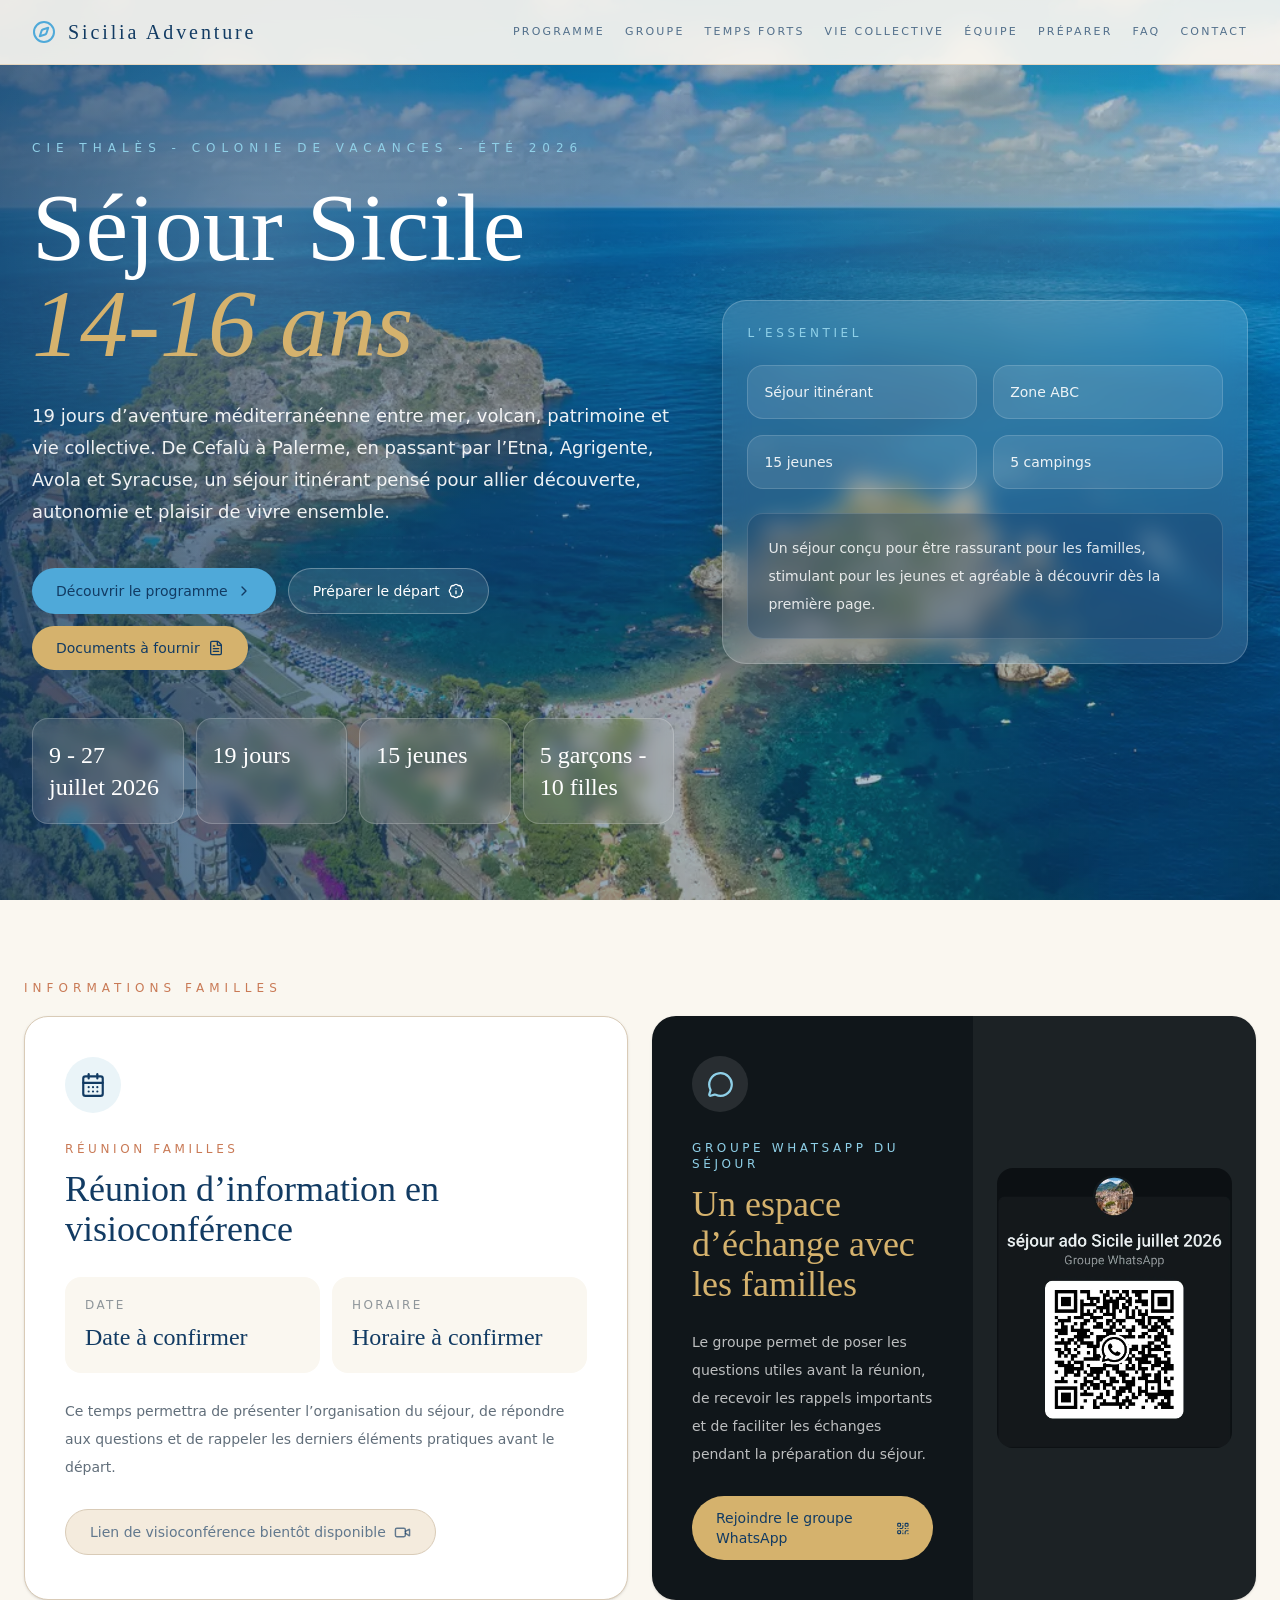
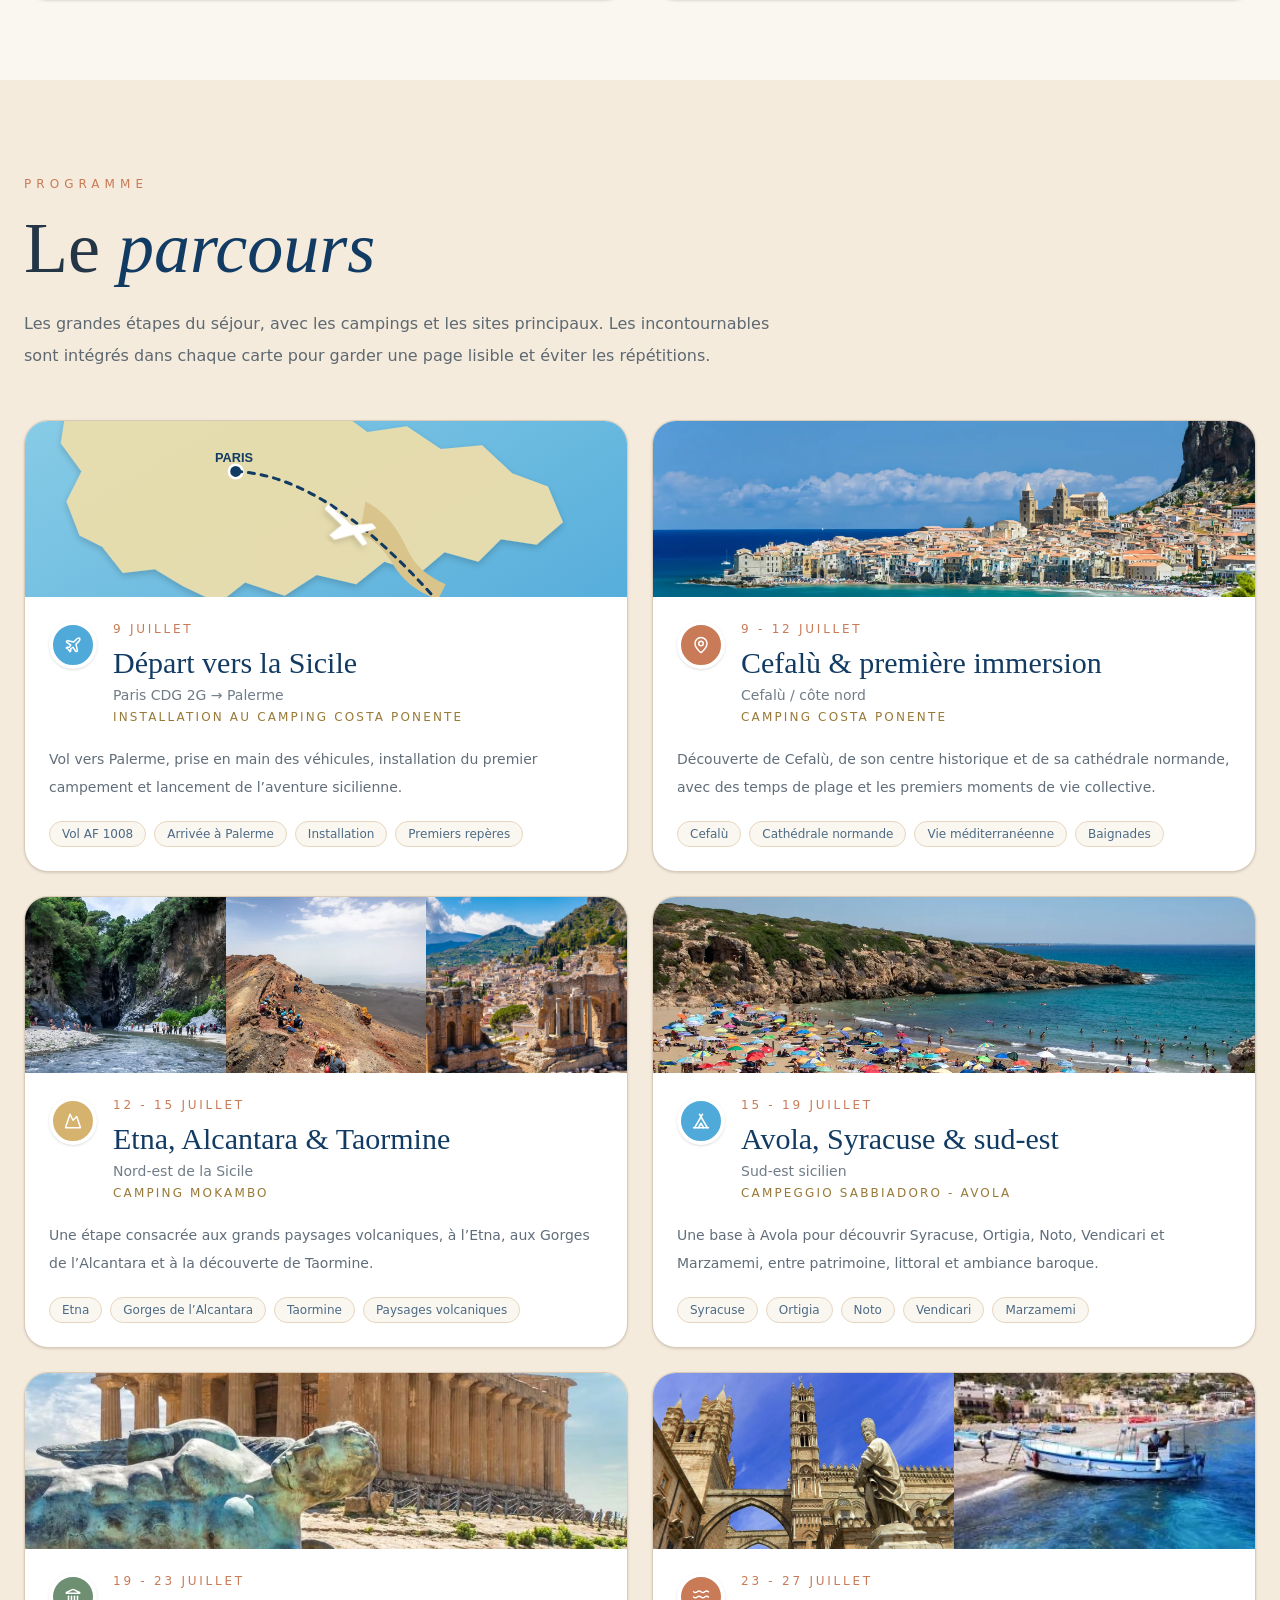
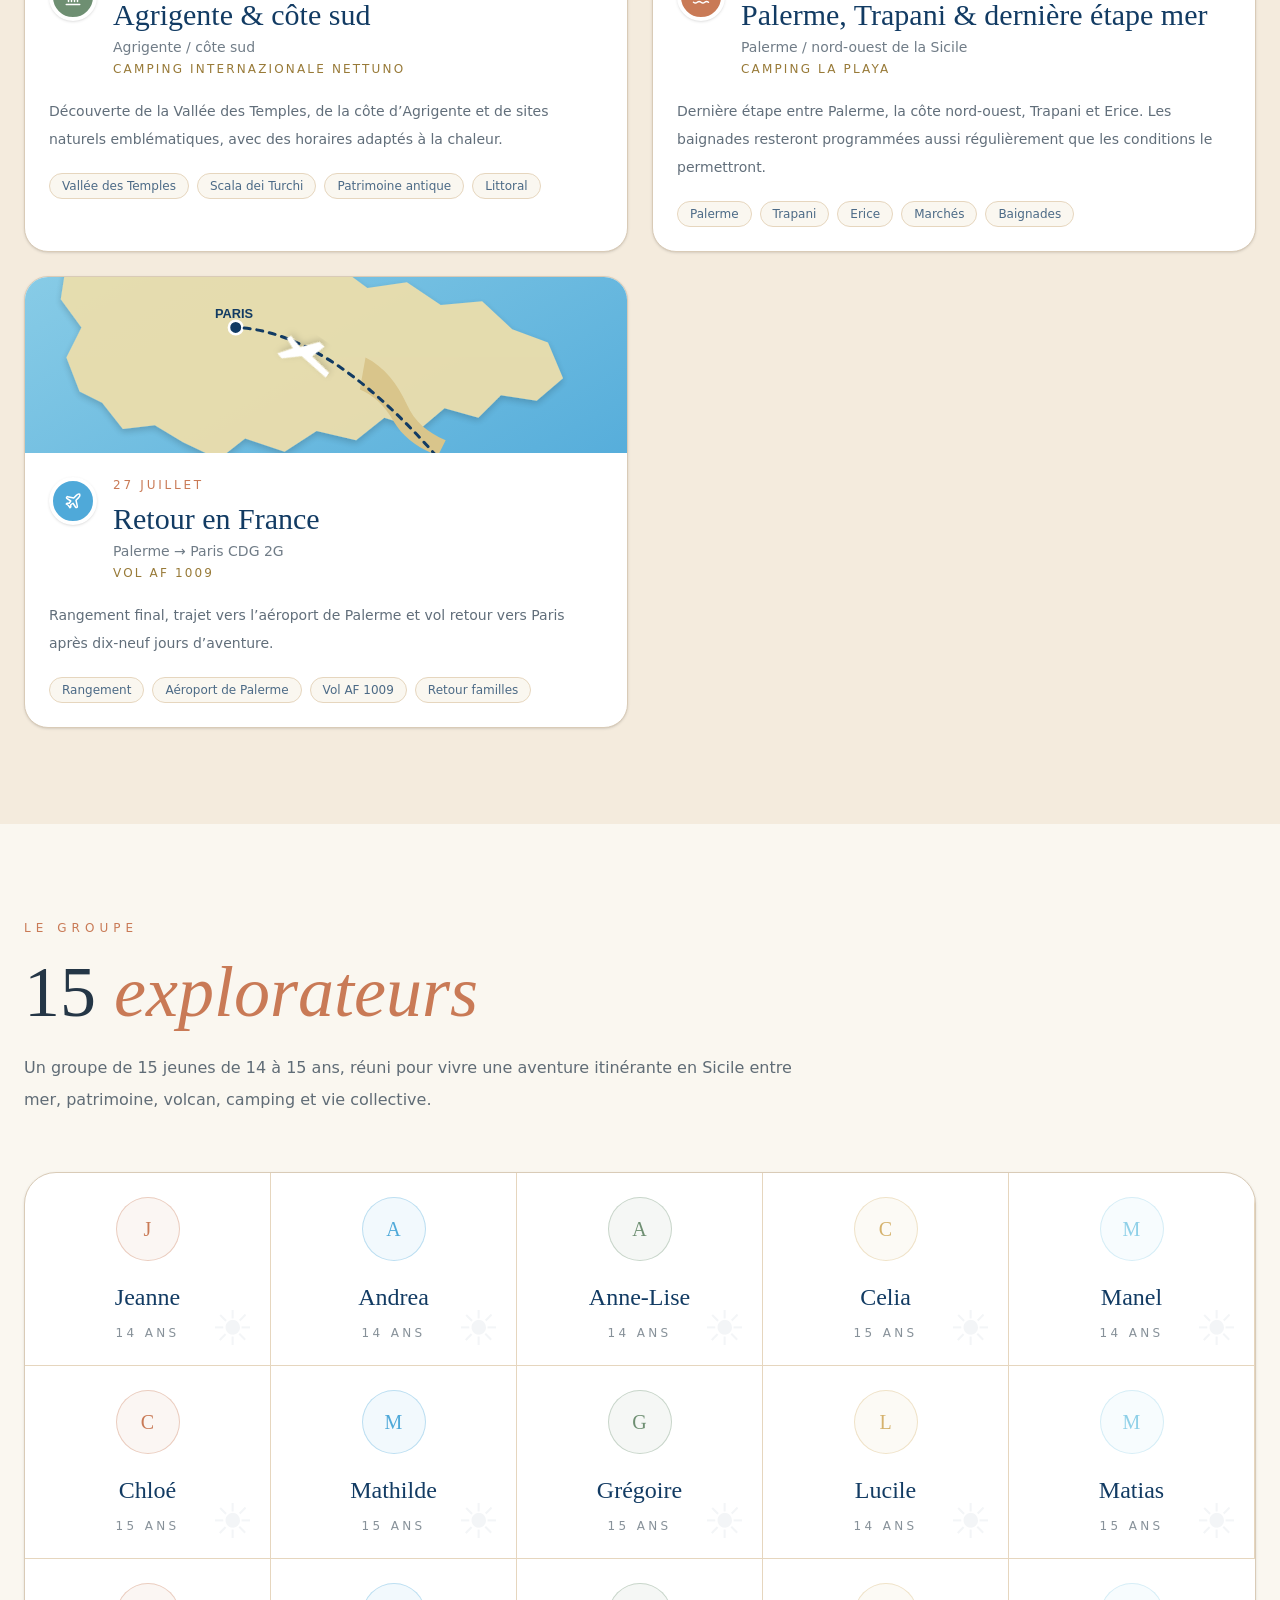
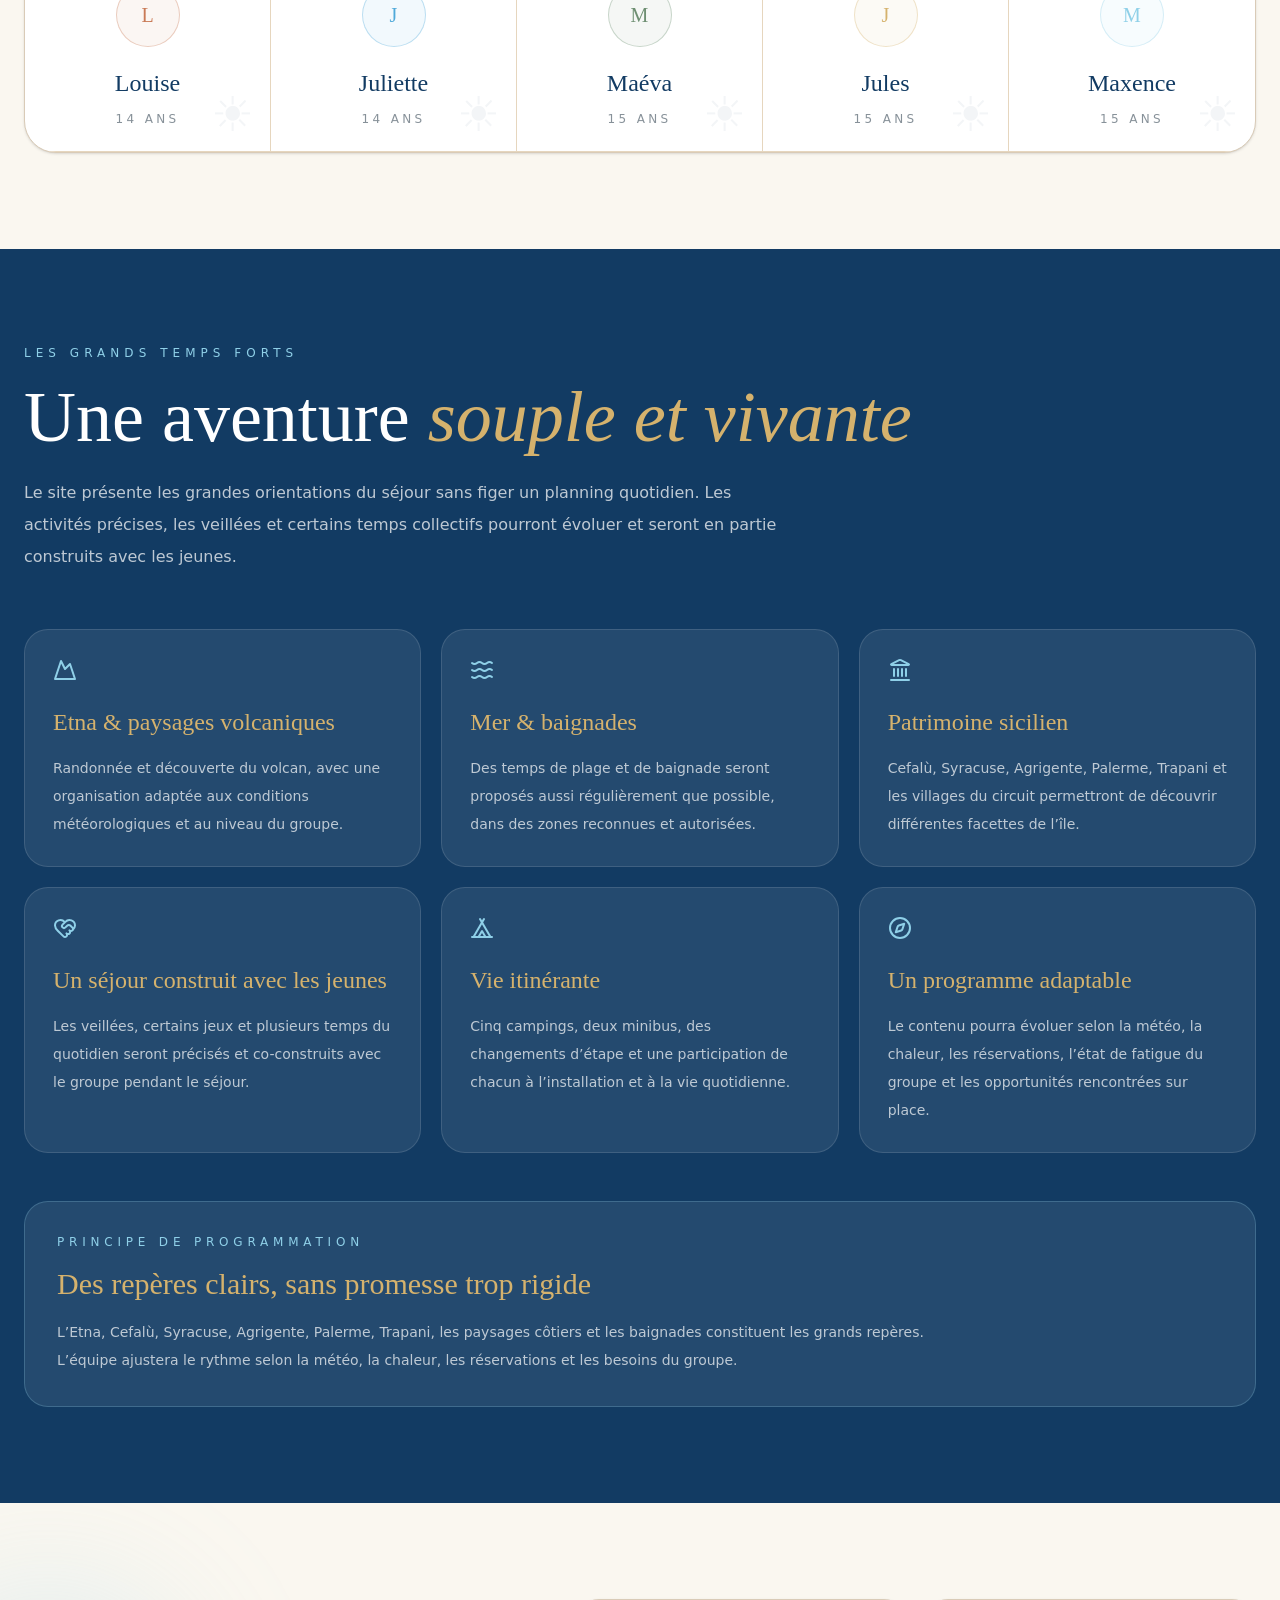
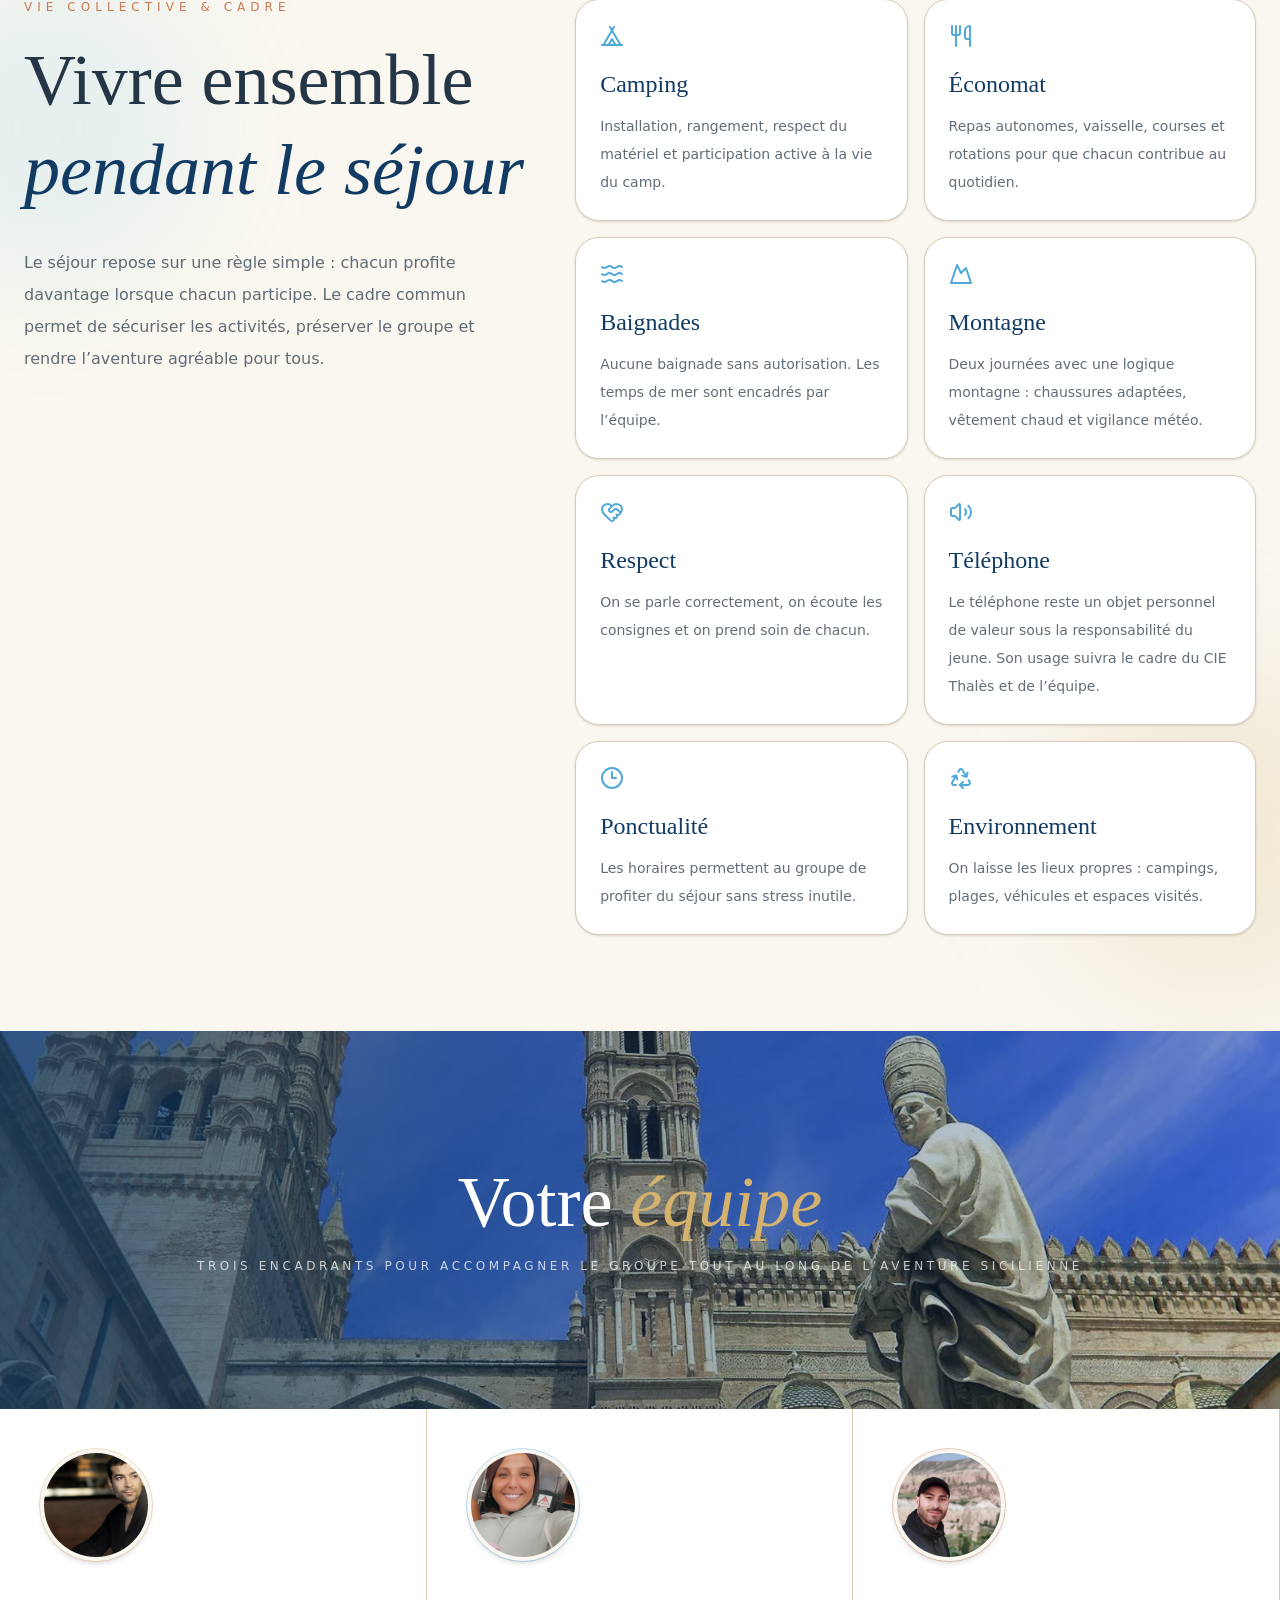
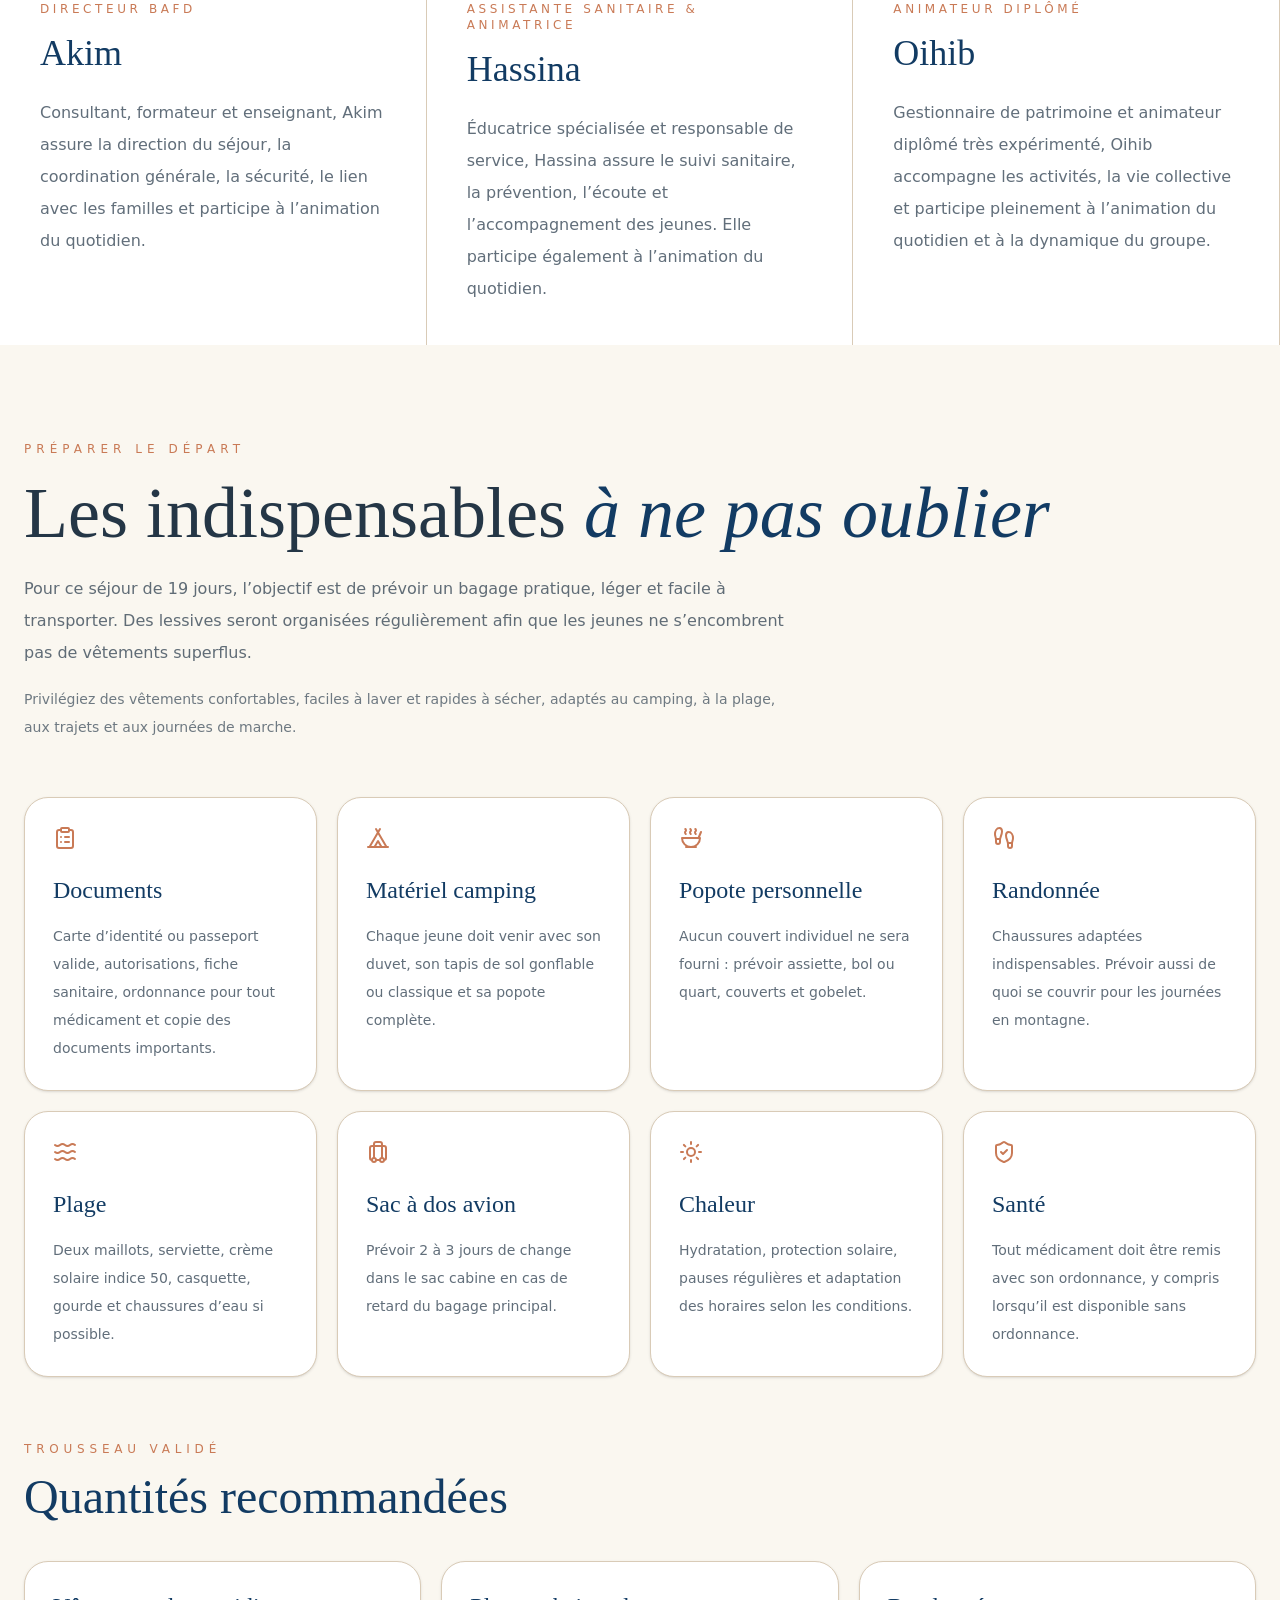
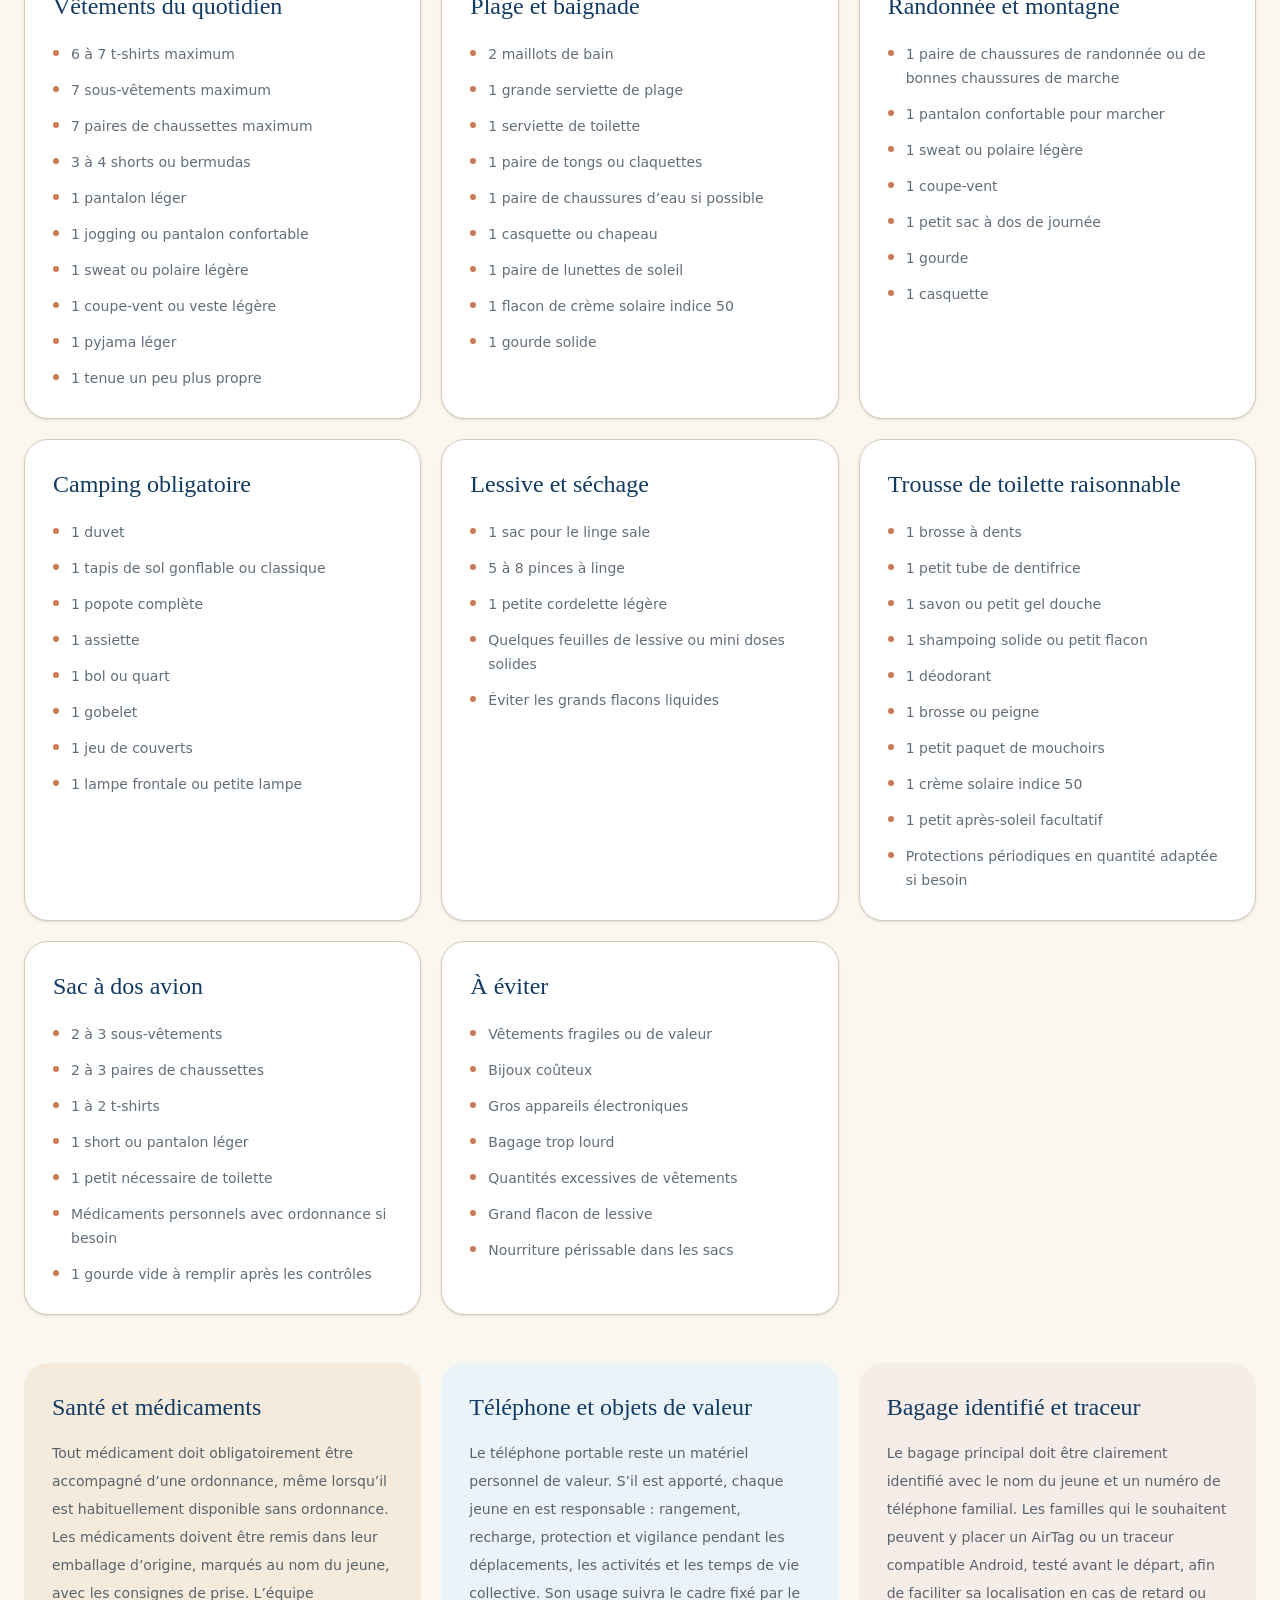
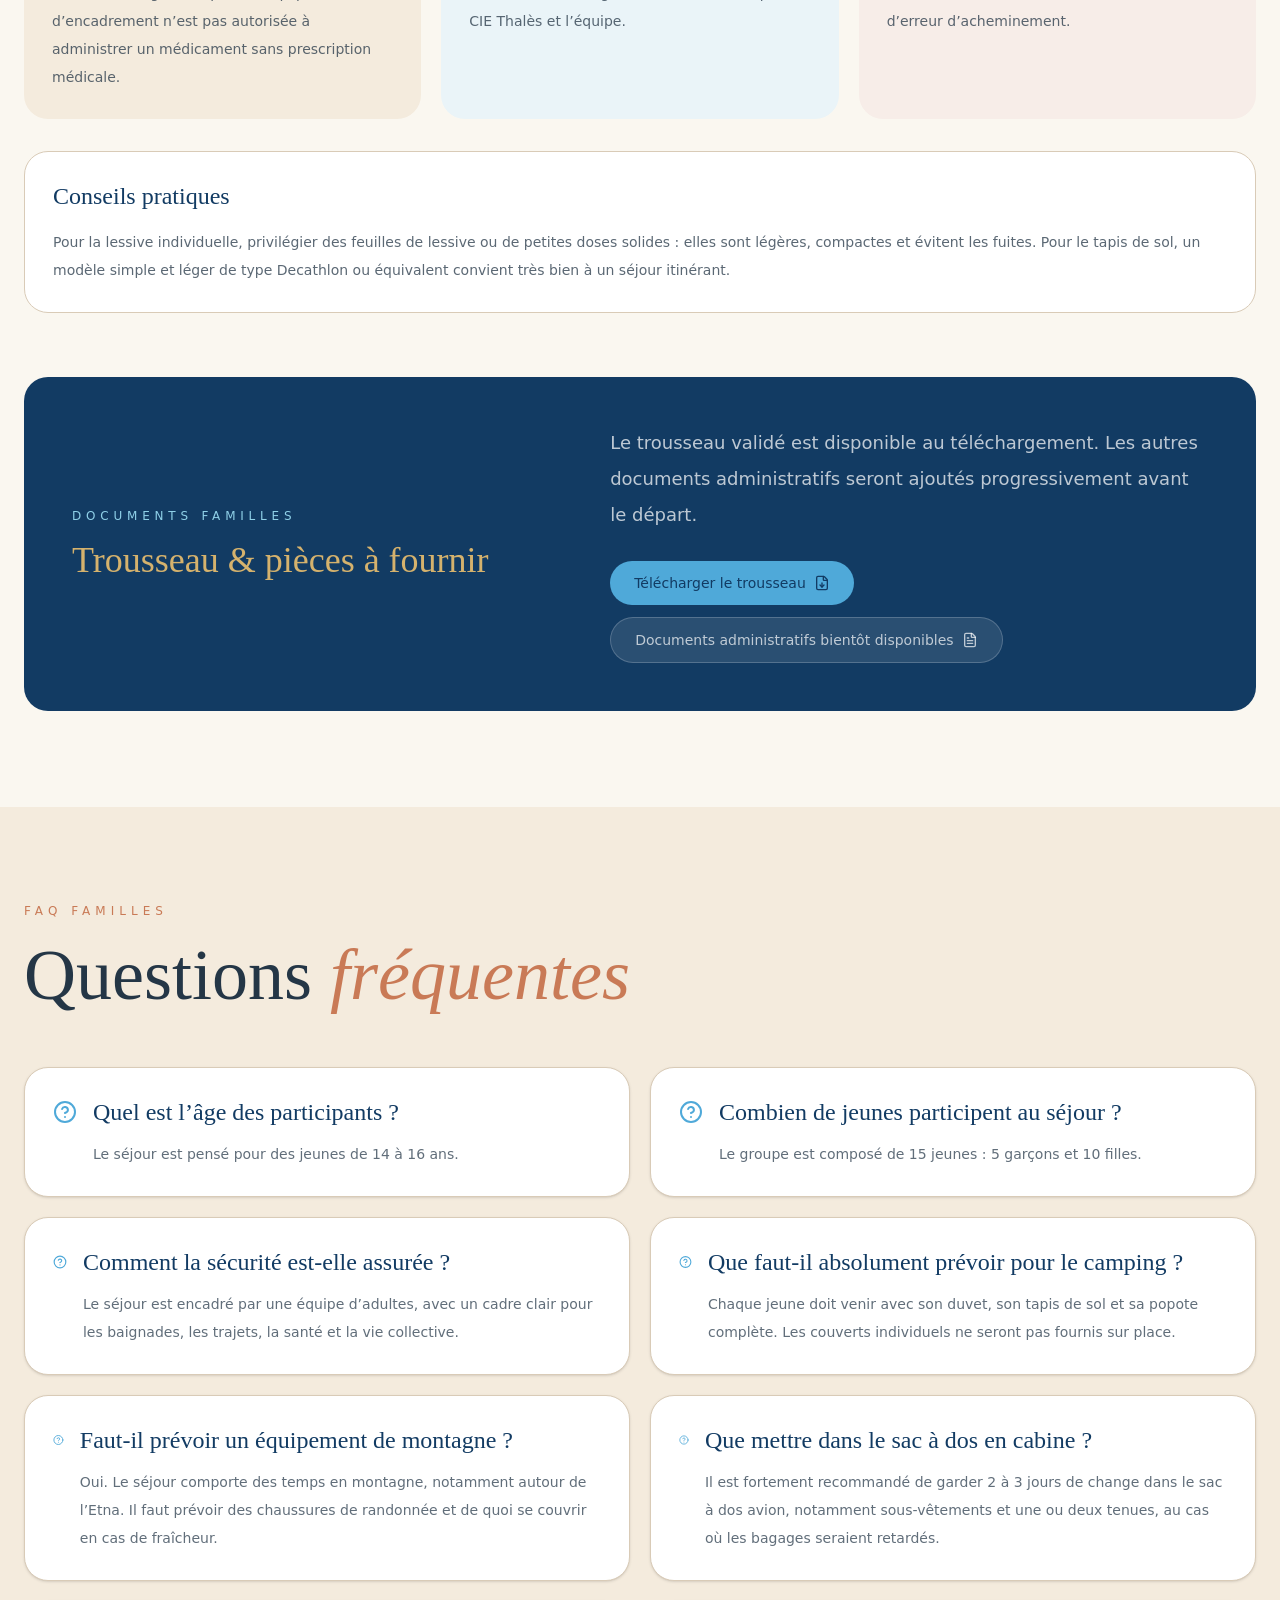
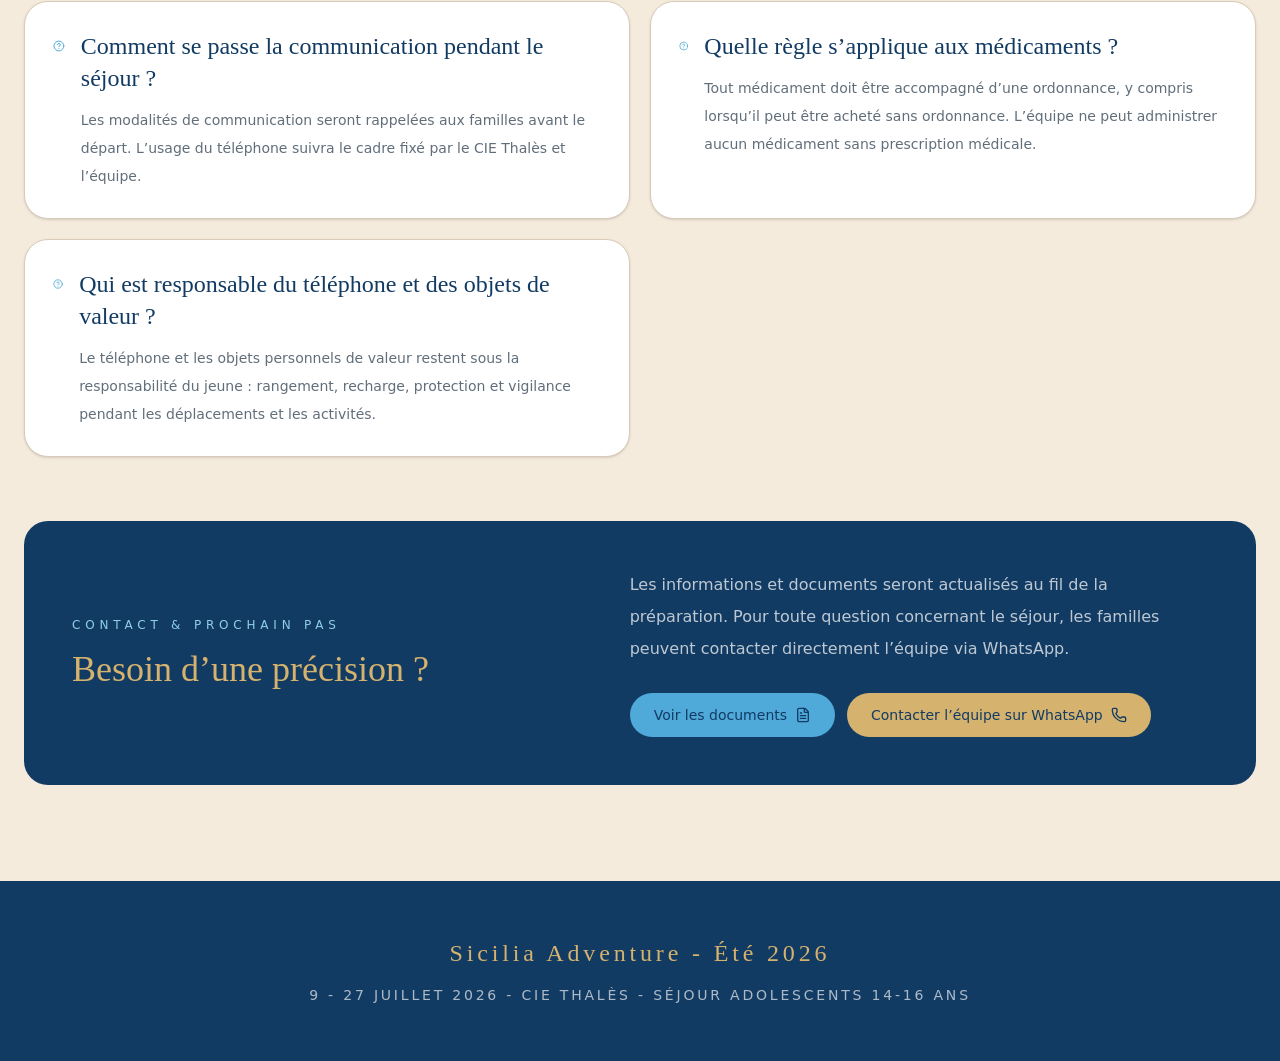
==== commit 3e3cfe70: "Add files via upload V3 programme équipe et informations familles" ====
--- a/docs/index.html
+++ b/docs/index.html
@@ -4,10 +4,10 @@
     <meta charset="UTF-8" />
     <meta name="viewport" content="width=device-width, initial-scale=1.0" />
     <meta name="theme-color" content="#123B63" />
-    <meta name="description" content="Site d'information du séjour Sicile 2026 du CIE Thalès : programme, roadbook, équipe, trousseau et informations familles." />
+    <meta name="description" content="Site d'information du séjour Sicile 2026 du CIE Thalès : programme, grands temps forts, équipe, trousseau, réunion familles et groupe WhatsApp." />
     <title>Séjour Sicile 2026 - CIE Thalès</title>
-    <script type="module" crossorigin src="./assets/index-DerrYOvA.js"></script>
-    <link rel="stylesheet" crossorigin href="./assets/index-Byc2QoRR.css">
+    <script type="module" crossorigin src="./assets/index-BDLhlEeH.js"></script>
+    <link rel="stylesheet" crossorigin href="./assets/index-DPSH_qRc.css">
   </head>
   <body>
     <div id="root"></div>
--- a/docs/assets/index-DPSH_qRc.css
+++ b/docs/assets/index-DPSH_qRc.css
@@ -0,0 +1,2 @@
+/*! tailwindcss v4.3.0 | MIT License | https://tailwindcss.com */
+@layer properties{@supports (((-webkit-hyphens:none)) and (not (margin-trim:inline))) or ((-moz-orient:inline) and (not (color:rgb(from red r g b)))){*,:before,:after,::backdrop{--tw-rotate-x:initial;--tw-rotate-y:initial;--tw-rotate-z:initial;--tw-skew-x:initial;--tw-skew-y:initial;--tw-space-y-reverse:0;--tw-border-style:solid;--tw-leading:initial;--tw-font-weight:initial;--tw-tracking:initial;--tw-shadow:0 0 #0000;--tw-shadow-color:initial;--tw-shadow-alpha:100%;--tw-inset-shadow:0 0 #0000;--tw-inset-shadow-color:initial;--tw-inset-shadow-alpha:100%;--tw-ring-color:initial;--tw-ring-shadow:0 0 #0000;--tw-inset-ring-color:initial;--tw-inset-ring-shadow:0 0 #0000;--tw-ring-inset:initial;--tw-ring-offset-width:0px;--tw-ring-offset-color:#fff;--tw-ring-offset-shadow:0 0 #0000;--tw-outline-style:solid;--tw-blur:initial;--tw-brightness:initial;--tw-contrast:initial;--tw-grayscale:initial;--tw-hue-rotate:initial;--tw-invert:initial;--tw-opacity:initial;--tw-saturate:initial;--tw-sepia:initial;--tw-drop-shadow:initial;--tw-drop-shadow-color:initial;--tw-drop-shadow-alpha:100%;--tw-drop-shadow-size:initial;--tw-backdrop-blur:initial;--tw-backdrop-brightness:initial;--tw-backdrop-contrast:initial;--tw-backdrop-grayscale:initial;--tw-backdrop-hue-rotate:initial;--tw-backdrop-invert:initial;--tw-backdrop-opacity:initial;--tw-backdrop-saturate:initial;--tw-backdrop-sepia:initial;--tw-ease:initial}}}@layer theme{:root,:host{--font-sans:ui-sans-serif, system-ui, sans-serif, "Apple Color Emoji", "Segoe UI Emoji", "Segoe UI Symbol", "Noto Color Emoji";--font-serif:ui-serif, Georgia, Cambria, "Times New Roman", Times, serif;--font-mono:ui-monospace, SFMono-Regular, Menlo, Monaco, Consolas, "Liberation Mono", "Courier New", monospace;--color-white:#fff;--spacing:.25rem;--container-sm:24rem;--container-xl:36rem;--container-2xl:42rem;--container-3xl:48rem;--container-4xl:56rem;--container-7xl:80rem;--text-xs:.75rem;--text-xs--line-height:calc(1 / .75);--text-sm:.875rem;--text-sm--line-height:calc(1.25 / .875);--text-base:1rem;--text-base--line-height:calc(1.5 / 1);--text-lg:1.125rem;--text-lg--line-height:calc(1.75 / 1.125);--text-xl:1.25rem;--text-xl--line-height:calc(1.75 / 1.25);--text-2xl:1.5rem;--text-2xl--line-height:calc(2 / 1.5);--text-3xl:1.875rem;--text-3xl--line-height:calc(2.25 / 1.875);--text-4xl:2.25rem;--text-4xl--line-height:calc(2.5 / 2.25);--text-5xl:3rem;--text-5xl--line-height:1;--text-7xl:4.5rem;--text-7xl--line-height:1;--text-8xl:6rem;--text-8xl--line-height:1;--font-weight-medium:500;--leading-tight:1.25;--radius-2xl:1rem;--radius-3xl:1.5rem;--ease-in:cubic-bezier(.4, 0, 1, 1);--ease-out:cubic-bezier(0, 0, .2, 1);--ease-in-out:cubic-bezier(.4, 0, .2, 1);--blur-sm:8px;--blur-md:12px;--blur-3xl:64px;--default-transition-duration:.15s;--default-transition-timing-function:cubic-bezier(.4, 0, .2, 1);--default-font-family:var(--font-sans);--default-mono-font-family:var(--font-mono)}}@layer base{*,:after,:before,::backdrop{box-sizing:border-box;border:0 solid;margin:0;padding:0}::file-selector-button{box-sizing:border-box;border:0 solid;margin:0;padding:0}html,:host{-webkit-text-size-adjust:100%;tab-size:4;line-height:1.5;font-family:var(--default-font-family,ui-sans-serif, system-ui, sans-serif, "Apple Color Emoji", "Segoe UI Emoji", "Segoe UI Symbol", "Noto Color Emoji");font-feature-settings:var(--default-font-feature-settings,normal);font-variation-settings:var(--default-font-variation-settings,normal);-webkit-tap-highlight-color:transparent}hr{height:0;color:inherit;border-top-width:1px}abbr:where([title]){-webkit-text-decoration:underline dotted;text-decoration:underline dotted}h1,h2,h3,h4,h5,h6{font-size:inherit;font-weight:inherit}a{color:inherit;-webkit-text-decoration:inherit;-webkit-text-decoration:inherit;-webkit-text-decoration:inherit;-webkit-text-decoration:inherit;text-decoration:inherit}b,strong{font-weight:bolder}code,kbd,samp,pre{font-family:var(--default-mono-font-family,ui-monospace, SFMono-Regular, Menlo, Monaco, Consolas, "Liberation Mono", "Courier New", monospace);font-feature-settings:var(--default-mono-font-feature-settings,normal);font-variation-settings:var(--default-mono-font-variation-settings,normal);font-size:1em}small{font-size:80%}sub,sup{vertical-align:baseline;font-size:75%;line-height:0;position:relative}sub{bottom:-.25em}sup{top:-.5em}table{text-indent:0;border-color:inherit;border-collapse:collapse}:-moz-focusring{outline:auto}progress{vertical-align:baseline}summary{display:list-item}ol,ul,menu{list-style:none}img,svg,video,canvas,audio,iframe,embed,object{vertical-align:middle;display:block}img,video{max-width:100%;height:auto}button,input,select,optgroup,textarea{font:inherit;font-feature-settings:inherit;font-variation-settings:inherit;letter-spacing:inherit;color:inherit;opacity:1;background-color:#0000;border-radius:0}::file-selector-button{font:inherit;font-feature-settings:inherit;font-variation-settings:inherit;letter-spacing:inherit;color:inherit;opacity:1;background-color:#0000;border-radius:0}:where(select:is([multiple],[size])) optgroup{font-weight:bolder}:where(select:is([multiple],[size])) optgroup option{padding-inline-start:20px}::file-selector-button{margin-inline-end:4px}::placeholder{opacity:1}@supports (not ((-webkit-appearance:-apple-pay-button))) or (contain-intrinsic-size:1px){::placeholder{color:currentColor}@supports (color:color-mix(in lab, red, red)){::placeholder{color:color-mix(in oklab, currentcolor 50%, transparent)}}}textarea{resize:vertical}::-webkit-search-decoration{-webkit-appearance:none}::-webkit-date-and-time-value{min-height:1lh;text-align:inherit}::-webkit-datetime-edit{display:inline-flex}::-webkit-datetime-edit-fields-wrapper{padding:0}::-webkit-datetime-edit{padding-block:0}::-webkit-datetime-edit-year-field{padding-block:0}::-webkit-datetime-edit-month-field{padding-block:0}::-webkit-datetime-edit-day-field{padding-block:0}::-webkit-datetime-edit-hour-field{padding-block:0}::-webkit-datetime-edit-minute-field{padding-block:0}::-webkit-datetime-edit-second-field{padding-block:0}::-webkit-datetime-edit-millisecond-field{padding-block:0}::-webkit-datetime-edit-meridiem-field{padding-block:0}::-webkit-calendar-picker-indicator{line-height:1}:-moz-ui-invalid{box-shadow:none}button,input:where([type=button],[type=reset],[type=submit]){appearance:button}::file-selector-button{appearance:button}::-webkit-inner-spin-button{height:auto}::-webkit-outer-spin-button{height:auto}[hidden]:where(:not([hidden=until-found])){display:none!important}}@layer components;@layer utilities{.pointer-events-none{pointer-events:none}.visible{visibility:visible}.absolute{position:absolute}.fixed{position:fixed}.relative{position:relative}.inset-0{inset:calc(var(--spacing) * 0)}.top-0{top:calc(var(--spacing) * 0)}.top-20{top:calc(var(--spacing) * 20)}.-right-24{right:calc(var(--spacing) * -24)}.right-4{right:calc(var(--spacing) * 4)}.bottom-3{bottom:calc(var(--spacing) * 3)}.bottom-10{bottom:calc(var(--spacing) * 10)}.-left-24{left:calc(var(--spacing) * -24)}.z-10{z-index:10}.z-50{z-index:50}.mx-auto{margin-inline:auto}.mt-1{margin-top:calc(var(--spacing) * 1)}.mt-2{margin-top:calc(var(--spacing) * 2)}.mt-3{margin-top:calc(var(--spacing) * 3)}.mt-4{margin-top:calc(var(--spacing) * 4)}.mt-5{margin-top:calc(var(--spacing) * 5)}.mt-6{margin-top:calc(var(--spacing) * 6)}.mt-7{margin-top:calc(var(--spacing) * 7)}.mt-8{margin-top:calc(var(--spacing) * 8)}.mt-10{margin-top:calc(var(--spacing) * 10)}.mt-12{margin-top:calc(var(--spacing) * 12)}.mt-14{margin-top:calc(var(--spacing) * 14)}.mt-16{margin-top:calc(var(--spacing) * 16)}.mb-5{margin-bottom:calc(var(--spacing) * 5)}.mb-6{margin-bottom:calc(var(--spacing) * 6)}.block{display:block}.contents{display:contents}.flex{display:flex}.grid{display:grid}.hidden{display:none}.inline{display:inline}.inline-flex{display:inline-flex}.h-1\.5{height:calc(var(--spacing) * 1.5)}.h-12{height:calc(var(--spacing) * 12)}.h-14{height:calc(var(--spacing) * 14)}.h-16{height:calc(var(--spacing) * 16)}.h-28{height:calc(var(--spacing) * 28)}.h-44{height:calc(var(--spacing) * 44)}.h-72{height:calc(var(--spacing) * 72)}.h-80{height:calc(var(--spacing) * 80)}.h-\[42vh\]{height:42vh}.h-full{height:100%}.min-h-\[170px\]{min-height:170px}.min-h-\[380px\]{min-height:380px}.min-h-\[calc\(100vh-4rem\)\]{min-height:calc(100vh - 4rem)}.min-h-screen{min-height:100vh}.w-1\.5{width:calc(var(--spacing) * 1.5)}.w-12{width:calc(var(--spacing) * 12)}.w-14{width:calc(var(--spacing) * 14)}.w-16{width:calc(var(--spacing) * 16)}.w-28{width:calc(var(--spacing) * 28)}.w-72{width:calc(var(--spacing) * 72)}.w-80{width:calc(var(--spacing) * 80)}.w-full{width:100%}.max-w-2xl{max-width:var(--container-2xl)}.max-w-3xl{max-width:var(--container-3xl)}.max-w-4xl{max-width:var(--container-4xl)}.max-w-7xl{max-width:var(--container-7xl)}.max-w-\[300px\]{max-width:300px}.max-w-sm{max-width:var(--container-sm)}.max-w-xl{max-width:var(--container-xl)}.min-w-0{min-width:calc(var(--spacing) * 0)}.shrink-0{flex-shrink:0}.transform{transform:var(--tw-rotate-x,) var(--tw-rotate-y,) var(--tw-rotate-z,) var(--tw-skew-x,) var(--tw-skew-y,)}.resize{resize:both}.grid-cols-1{grid-template-columns:repeat(1,minmax(0,1fr))}.grid-cols-2{grid-template-columns:repeat(2,minmax(0,1fr))}.grid-cols-3{grid-template-columns:repeat(3,minmax(0,1fr))}.flex-wrap{flex-wrap:wrap}.items-center{align-items:center}.items-start{align-items:flex-start}.justify-between{justify-content:space-between}.justify-center{justify-content:center}.gap-0{gap:calc(var(--spacing) * 0)}.gap-2{gap:calc(var(--spacing) * 2)}.gap-3{gap:calc(var(--spacing) * 3)}.gap-4{gap:calc(var(--spacing) * 4)}.gap-5{gap:calc(var(--spacing) * 5)}.gap-6{gap:calc(var(--spacing) * 6)}.gap-8{gap:calc(var(--spacing) * 8)}.gap-10{gap:calc(var(--spacing) * 10)}.gap-12{gap:calc(var(--spacing) * 12)}:where(.space-y-3>:not(:last-child)){--tw-space-y-reverse:0;margin-block-start:calc(calc(var(--spacing) * 3) * var(--tw-space-y-reverse));margin-block-end:calc(calc(var(--spacing) * 3) * calc(1 - var(--tw-space-y-reverse)))}.overflow-hidden{overflow:hidden}.rounded-2xl{border-radius:var(--radius-2xl)}.rounded-3xl{border-radius:var(--radius-3xl)}.rounded-\[2rem\]{border-radius:2rem}.rounded-full{border-radius:3.40282e38px}.border{border-style:var(--tw-border-style);border-width:1px}.border-4{border-style:var(--tw-border-style);border-width:4px}.border-t{border-top-style:var(--tw-border-style);border-top-width:1px}.border-r{border-right-style:var(--tw-border-style);border-right-width:1px}.border-b{border-bottom-style:var(--tw-border-style);border-bottom-width:1px}.border-\[\#8FD0E8\]\/25{border-color:oklab(82.2263% -.053936 -.0504487/.25)}.border-\[\#D9CBB7\]{border-color:#d9cbb7}.border-\[\#E6D6BE\]{border-color:#e6d6be}.border-\[\#FAF7F0\]{border-color:#faf7f0}.border-white{border-color:var(--color-white)}.border-white\/12{border-color:#ffffff1f}@supports (color:color-mix(in lab, red, red)){.border-white\/12{border-color:color-mix(in oklab, var(--color-white) 12%, transparent)}}.border-white\/15{border-color:#ffffff26}@supports (color:color-mix(in lab, red, red)){.border-white\/15{border-color:color-mix(in oklab, var(--color-white) 15%, transparent)}}.border-white\/20{border-color:#fff3}@supports (color:color-mix(in lab, red, red)){.border-white\/20{border-color:color-mix(in oklab, var(--color-white) 20%, transparent)}}.border-white\/30{border-color:#ffffff4d}@supports (color:color-mix(in lab, red, red)){.border-white\/30{border-color:color-mix(in oklab, var(--color-white) 30%, transparent)}}.bg-\[\#4FA9D9\]{background-color:#4fa9d9}.bg-\[\#8FD0E8\]\/20{background-color:oklab(82.2263% -.053936 -.0504487/.2)}.bg-\[\#123B63\]{background-color:#123b63}.bg-\[\#123B63\]\/35{background-color:oklab(34.6368% -.0269112 -.0788029/.35)}.bg-\[\#10161A\]{background-color:#10161a}.bg-\[\#C97A56\]{background-color:#c97a56}.bg-\[\#D5B26D\]{background-color:#d5b26d}.bg-\[\#D5B26D\]\/20{background-color:oklab(77.9508% .0111356 .095933/.2)}.bg-\[\#EAF4F8\]{background-color:#eaf4f8}.bg-\[\#F4EBDD\]{background-color:#f4ebdd}.bg-\[\#F7EDE8\]{background-color:#f7ede8}.bg-\[\#FAF7F0\]{background-color:#faf7f0}.bg-\[\#FAF7F0\]\/92{background-color:oklab(97.652% .0004327 .00979012/.92)}.bg-white{background-color:var(--color-white)}.bg-white\/5{background-color:#ffffff0d}@supports (color:color-mix(in lab, red, red)){.bg-white\/5{background-color:color-mix(in oklab, var(--color-white) 5%, transparent)}}.bg-white\/8{background-color:#ffffff14}@supports (color:color-mix(in lab, red, red)){.bg-white\/8{background-color:color-mix(in oklab, var(--color-white) 8%, transparent)}}.bg-white\/10{background-color:#ffffff1a}@supports (color:color-mix(in lab, red, red)){.bg-white\/10{background-color:color-mix(in oklab, var(--color-white) 10%, transparent)}}.bg-white\/12{background-color:#ffffff1f}@supports (color:color-mix(in lab, red, red)){.bg-white\/12{background-color:color-mix(in oklab, var(--color-white) 12%, transparent)}}.bg-\[linear-gradient\(to_right\,rgba\(18\,59\,99\,0\.78\)\,rgba\(18\,59\,99\,0\.42\)\,rgba\(18\,59\,99\,0\.2\)\)\]{background-image:linear-gradient(90deg,#123b63c7,#123b636b,#123b6333)}.bg-\[linear-gradient\(to_right\,rgba\(18\,59\,99\,0\.78\)\,rgba\(18\,59\,99\,0\.42\)\,rgba\(18\,59\,99\,0\.18\)\)\]{background-image:linear-gradient(90deg,#123b63c7,#123b636b,#123b632e)}.bg-\[radial-gradient\(circle_at_20\%_25\%\,rgba\(255\,255\,255\,0\.18\)\,transparent_28\%\)\,radial-gradient\(circle_at_78\%_18\%\,rgba\(213\,178\,109\,0\.2\)\,transparent_28\%\)\]{background-image:radial-gradient(circle at 20% 25%,#ffffff2e,#0000 28%),radial-gradient(circle at 78% 18%,#d5b26d33,#0000 28%)}.bg-cover{background-size:cover}.bg-center{background-position:50%}.object-cover{object-fit:cover}.p-4{padding:calc(var(--spacing) * 4)}.p-5{padding:calc(var(--spacing) * 5)}.p-6{padding:calc(var(--spacing) * 6)}.p-7{padding:calc(var(--spacing) * 7)}.p-8{padding:calc(var(--spacing) * 8)}.p-10{padding:calc(var(--spacing) * 10)}.px-3{padding-inline:calc(var(--spacing) * 3)}.px-4{padding-inline:calc(var(--spacing) * 4)}.px-5{padding-inline:calc(var(--spacing) * 5)}.px-6{padding-inline:calc(var(--spacing) * 6)}.py-1{padding-block:calc(var(--spacing) * 1)}.py-3{padding-block:calc(var(--spacing) * 3)}.py-5{padding-block:calc(var(--spacing) * 5)}.py-14{padding-block:calc(var(--spacing) * 14)}.py-16{padding-block:calc(var(--spacing) * 16)}.py-20{padding-block:calc(var(--spacing) * 20)}.py-24{padding-block:calc(var(--spacing) * 24)}.pt-16{padding-top:calc(var(--spacing) * 16)}.text-center{text-align:center}.font-serif{font-family:var(--font-serif)}.text-2xl{font-size:var(--text-2xl);line-height:var(--tw-leading,var(--text-2xl--line-height))}.text-3xl{font-size:var(--text-3xl);line-height:var(--tw-leading,var(--text-3xl--line-height))}.text-4xl{font-size:var(--text-4xl);line-height:var(--tw-leading,var(--text-4xl--line-height))}.text-5xl{font-size:var(--text-5xl);line-height:var(--tw-leading,var(--text-5xl--line-height))}.text-base{font-size:var(--text-base);line-height:var(--tw-leading,var(--text-base--line-height))}.text-lg{font-size:var(--text-lg);line-height:var(--tw-leading,var(--text-lg--line-height))}.text-sm{font-size:var(--text-sm);line-height:var(--tw-leading,var(--text-sm--line-height))}.text-xl{font-size:var(--text-xl);line-height:var(--tw-leading,var(--text-xl--line-height))}.text-xs{font-size:var(--text-xs);line-height:var(--tw-leading,var(--text-xs--line-height))}.text-\[11px\]{font-size:11px}.leading-6{--tw-leading:calc(var(--spacing) * 6);line-height:calc(var(--spacing) * 6)}.leading-7{--tw-leading:calc(var(--spacing) * 7);line-height:calc(var(--spacing) * 7)}.leading-8{--tw-leading:calc(var(--spacing) * 8);line-height:calc(var(--spacing) * 8)}.leading-9{--tw-leading:calc(var(--spacing) * 9);line-height:calc(var(--spacing) * 9)}.leading-none{--tw-leading:1;line-height:1}.leading-tight{--tw-leading:var(--leading-tight);line-height:var(--leading-tight)}.font-medium{--tw-font-weight:var(--font-weight-medium);font-weight:var(--font-weight-medium)}.tracking-\[0\.2em\]{--tw-tracking:.2em;letter-spacing:.2em}.tracking-\[0\.3em\]{--tw-tracking:.3em;letter-spacing:.3em}.tracking-\[0\.4em\]{--tw-tracking:.4em;letter-spacing:.4em}.tracking-\[0\.5em\]{--tw-tracking:.5em;letter-spacing:.5em}.tracking-\[0\.16em\]{--tw-tracking:.16em;letter-spacing:.16em}.tracking-\[0\.18em\]{--tw-tracking:.18em;letter-spacing:.18em}.tracking-\[0\.23em\]{--tw-tracking:.23em;letter-spacing:.23em}.tracking-\[0\.28em\]{--tw-tracking:.28em;letter-spacing:.28em}.tracking-\[0\.42em\]{--tw-tracking:.42em;letter-spacing:.42em}.text-\[\#4FA9D9\]{color:#4fa9d9}.text-\[\#8FD0E8\]{color:#8fd0e8}.text-\[\#123B63\]{color:#123b63}.text-\[\#123B63\]\/5{color:oklab(34.6368% -.0269112 -.0788029/.05)}.text-\[\#123B63\]\/65{color:oklab(34.6368% -.0269112 -.0788029/.65)}.text-\[\#123B63\]\/70{color:oklab(34.6368% -.0269112 -.0788029/.7)}.text-\[\#123B63\]\/75{color:oklab(34.6368% -.0269112 -.0788029/.75)}.text-\[\#987a38\]{color:#987a38}.text-\[\#243646\]{color:#243646}.text-\[\#243646\]\/50{color:oklab(32.4687% -.0150055 -.0338219/.5)}.text-\[\#243646\]\/55{color:oklab(32.4687% -.0150055 -.0338219/.55)}.text-\[\#243646\]\/65{color:oklab(32.4687% -.0150055 -.0338219/.65)}.text-\[\#243646\]\/72{color:oklab(32.4687% -.0150055 -.0338219/.72)}.text-\[\#243646\]\/75{color:oklab(32.4687% -.0150055 -.0338219/.75)}.text-\[\#C97A56\]{color:#c97a56}.text-\[\#D5B26D\]{color:#d5b26d}.text-white{color:var(--color-white)}.text-white\/65{color:#ffffffa6}@supports (color:color-mix(in lab, red, red)){.text-white\/65{color:color-mix(in oklab, var(--color-white) 65%, transparent)}}.text-white\/70{color:#ffffffb3}@supports (color:color-mix(in lab, red, red)){.text-white\/70{color:color-mix(in oklab, var(--color-white) 70%, transparent)}}.text-white\/72{color:#ffffffb8}@supports (color:color-mix(in lab, red, red)){.text-white\/72{color:color-mix(in oklab, var(--color-white) 72%, transparent)}}.text-white\/75{color:#ffffffbf}@supports (color:color-mix(in lab, red, red)){.text-white\/75{color:color-mix(in oklab, var(--color-white) 75%, transparent)}}.text-white\/85{color:#ffffffd9}@supports (color:color-mix(in lab, red, red)){.text-white\/85{color:color-mix(in oklab, var(--color-white) 85%, transparent)}}.text-white\/90{color:#ffffffe6}@supports (color:color-mix(in lab, red, red)){.text-white\/90{color:color-mix(in oklab, var(--color-white) 90%, transparent)}}.text-white\/92{color:#ffffffeb}@supports (color:color-mix(in lab, red, red)){.text-white\/92{color:color-mix(in oklab, var(--color-white) 92%, transparent)}}.uppercase{text-transform:uppercase}.italic{font-style:italic}.shadow{--tw-shadow:0 1px 3px 0 var(--tw-shadow-color,#0000001a), 0 1px 2px -1px var(--tw-shadow-color,#0000001a);box-shadow:var(--tw-inset-shadow), var(--tw-inset-ring-shadow), var(--tw-ring-offset-shadow), var(--tw-ring-shadow), var(--tw-shadow)}.shadow-\[0_20px_60px_rgba\(0\,0\,0\,0\.18\)\]{--tw-shadow:0 20px 60px var(--tw-shadow-color,#0000002e);box-shadow:var(--tw-inset-shadow), var(--tw-inset-ring-shadow), var(--tw-ring-offset-shadow), var(--tw-ring-shadow), var(--tw-shadow)}.shadow-md{--tw-shadow:0 4px 6px -1px var(--tw-shadow-color,#0000001a), 0 2px 4px -2px var(--tw-shadow-color,#0000001a);box-shadow:var(--tw-inset-shadow), var(--tw-inset-ring-shadow), var(--tw-ring-offset-shadow), var(--tw-ring-shadow), var(--tw-shadow)}.shadow-sm{--tw-shadow:0 1px 3px 0 var(--tw-shadow-color,#0000001a), 0 1px 2px -1px var(--tw-shadow-color,#0000001a);box-shadow:var(--tw-inset-shadow), var(--tw-inset-ring-shadow), var(--tw-ring-offset-shadow), var(--tw-ring-shadow), var(--tw-shadow)}.outline{outline-style:var(--tw-outline-style);outline-width:1px}.blur{--tw-blur:blur(8px);filter:var(--tw-blur,) var(--tw-brightness,) var(--tw-contrast,) var(--tw-grayscale,) var(--tw-hue-rotate,) var(--tw-invert,) var(--tw-saturate,) var(--tw-sepia,) var(--tw-drop-shadow,)}.blur-3xl{--tw-blur:blur(var(--blur-3xl));filter:var(--tw-blur,) var(--tw-brightness,) var(--tw-contrast,) var(--tw-grayscale,) var(--tw-hue-rotate,) var(--tw-invert,) var(--tw-saturate,) var(--tw-sepia,) var(--tw-drop-shadow,)}.drop-shadow{--tw-drop-shadow-size:drop-shadow(0 1px 2px var(--tw-drop-shadow-color,#0000001a)) drop-shadow(0 1px 1px var(--tw-drop-shadow-color,#0000000f));--tw-drop-shadow:drop-shadow(0 1px 2px #0000001a) drop-shadow(0 1px 1px #0000000f);filter:var(--tw-blur,) var(--tw-brightness,) var(--tw-contrast,) var(--tw-grayscale,) var(--tw-hue-rotate,) var(--tw-invert,) var(--tw-saturate,) var(--tw-sepia,) var(--tw-drop-shadow,)}.filter{filter:var(--tw-blur,) var(--tw-brightness,) var(--tw-contrast,) var(--tw-grayscale,) var(--tw-hue-rotate,) var(--tw-invert,) var(--tw-saturate,) var(--tw-sepia,) var(--tw-drop-shadow,)}.backdrop-blur-md{--tw-backdrop-blur:blur(var(--blur-md));-webkit-backdrop-filter:var(--tw-backdrop-blur,) var(--tw-backdrop-brightness,) var(--tw-backdrop-contrast,) var(--tw-backdrop-grayscale,) var(--tw-backdrop-hue-rotate,) var(--tw-backdrop-invert,) var(--tw-backdrop-opacity,) var(--tw-backdrop-saturate,) var(--tw-backdrop-sepia,);backdrop-filter:var(--tw-backdrop-blur,) var(--tw-backdrop-brightness,) var(--tw-backdrop-contrast,) var(--tw-backdrop-grayscale,) var(--tw-backdrop-hue-rotate,) var(--tw-backdrop-invert,) var(--tw-backdrop-opacity,) var(--tw-backdrop-saturate,) var(--tw-backdrop-sepia,)}.backdrop-blur-sm{--tw-backdrop-blur:blur(var(--blur-sm));-webkit-backdrop-filter:var(--tw-backdrop-blur,) var(--tw-backdrop-brightness,) var(--tw-backdrop-contrast,) var(--tw-backdrop-grayscale,) var(--tw-backdrop-hue-rotate,) var(--tw-backdrop-invert,) var(--tw-backdrop-opacity,) var(--tw-backdrop-saturate,) var(--tw-backdrop-sepia,);backdrop-filter:var(--tw-backdrop-blur,) var(--tw-backdrop-brightness,) var(--tw-backdrop-contrast,) var(--tw-backdrop-grayscale,) var(--tw-backdrop-hue-rotate,) var(--tw-backdrop-invert,) var(--tw-backdrop-opacity,) var(--tw-backdrop-saturate,) var(--tw-backdrop-sepia,)}.transition{transition-property:color,background-color,border-color,outline-color,text-decoration-color,fill,stroke,--tw-gradient-from,--tw-gradient-via,--tw-gradient-to,opacity,box-shadow,transform,translate,scale,rotate,filter,-webkit-backdrop-filter,backdrop-filter,display,content-visibility,overlay,pointer-events;transition-timing-function:var(--tw-ease,var(--default-transition-timing-function));transition-duration:var(--tw-duration,var(--default-transition-duration))}.ease-in{--tw-ease:var(--ease-in);transition-timing-function:var(--ease-in)}.ease-in-out{--tw-ease:var(--ease-in-out);transition-timing-function:var(--ease-in-out)}.ease-out{--tw-ease:var(--ease-out);transition-timing-function:var(--ease-out)}.select-none{-webkit-user-select:none;user-select:none}.last\:border-r-0:last-child{border-right-style:var(--tw-border-style);border-right-width:0}@media (hover:hover){.hover\:bg-\[\#8FD0E8\]:hover{background-color:#8fd0e8}.hover\:bg-\[\#E6D6BE\]:hover{background-color:#e6d6be}.hover\:bg-white\/15:hover{background-color:#ffffff26}@supports (color:color-mix(in lab, red, red)){.hover\:bg-white\/15:hover{background-color:color-mix(in oklab, var(--color-white) 15%, transparent)}}.hover\:text-\[\#C97A56\]:hover{color:#c97a56}}@media (width>=40rem){.sm\:grid-cols-2{grid-template-columns:repeat(2,minmax(0,1fr))}.sm\:grid-cols-3{grid-template-columns:repeat(3,minmax(0,1fr))}}@media (width>=48rem){.md\:grid-cols-2{grid-template-columns:repeat(2,minmax(0,1fr))}.md\:grid-cols-3{grid-template-columns:repeat(3,minmax(0,1fr))}.md\:grid-cols-4{grid-template-columns:repeat(4,minmax(0,1fr))}.md\:grid-cols-5{grid-template-columns:repeat(5,minmax(0,1fr))}.md\:grid-cols-\[1fr_0\.88fr\]{grid-template-columns:1fr .88fr}.md\:grid-cols-\[1fr_1\.1fr\]{grid-template-columns:1fr 1.1fr}.md\:grid-cols-\[1fr_1\.2fr\]{grid-template-columns:1fr 1.2fr}.md\:items-center{align-items:center}.md\:p-10{padding:calc(var(--spacing) * 10)}.md\:p-12{padding:calc(var(--spacing) * 12)}.md\:text-2xl{font-size:var(--text-2xl);line-height:var(--tw-leading,var(--text-2xl--line-height))}.md\:text-5xl{font-size:var(--text-5xl);line-height:var(--tw-leading,var(--text-5xl--line-height))}.md\:text-7xl{font-size:var(--text-7xl);line-height:var(--tw-leading,var(--text-7xl--line-height))}.md\:text-lg{font-size:var(--text-lg);line-height:var(--tw-leading,var(--text-lg--line-height))}}@media (width>=64rem){.lg\:grid-cols-2{grid-template-columns:repeat(2,minmax(0,1fr))}.lg\:grid-cols-3{grid-template-columns:repeat(3,minmax(0,1fr))}.lg\:grid-cols-4{grid-template-columns:repeat(4,minmax(0,1fr))}.lg\:grid-cols-\[0\.85fr_1\.15fr\]{grid-template-columns:.85fr 1.15fr}.lg\:grid-cols-\[1\.1fr_0\.9fr\]{grid-template-columns:1.1fr .9fr}.lg\:items-start{align-items:flex-start}.lg\:px-8{padding-inline:calc(var(--spacing) * 8)}.lg\:text-8xl{font-size:var(--text-8xl);line-height:var(--tw-leading,var(--text-8xl--line-height))}}@media (width>=80rem){.xl\:flex{display:flex}.xl\:hidden{display:none}}}html{scroll-behavior:smooth}body{color:#243646;background:#faf7f0;min-width:320px;margin:0;font-family:Inter,ui-sans-serif,system-ui,-apple-system,BlinkMacSystemFont,Segoe UI,sans-serif}.font-serif{font-family:Georgia,Times New Roman,serif}*{box-sizing:border-box}::selection{color:#123b63;background:#8fd0e8}@property --tw-rotate-x{syntax:"*";inherits:false}@property --tw-rotate-y{syntax:"*";inherits:false}@property --tw-rotate-z{syntax:"*";inherits:false}@property --tw-skew-x{syntax:"*";inherits:false}@property --tw-skew-y{syntax:"*";inherits:false}@property --tw-space-y-reverse{syntax:"*";inherits:false;initial-value:0}@property --tw-border-style{syntax:"*";inherits:false;initial-value:solid}@property --tw-leading{syntax:"*";inherits:false}@property --tw-font-weight{syntax:"*";inherits:false}@property --tw-tracking{syntax:"*";inherits:false}@property --tw-shadow{syntax:"*";inherits:false;initial-value:0 0 #0000}@property --tw-shadow-color{syntax:"*";inherits:false}@property --tw-shadow-alpha{syntax:"<percentage>";inherits:false;initial-value:100%}@property --tw-inset-shadow{syntax:"*";inherits:false;initial-value:0 0 #0000}@property --tw-inset-shadow-color{syntax:"*";inherits:false}@property --tw-inset-shadow-alpha{syntax:"<percentage>";inherits:false;initial-value:100%}@property --tw-ring-color{syntax:"*";inherits:false}@property --tw-ring-shadow{syntax:"*";inherits:false;initial-value:0 0 #0000}@property --tw-inset-ring-color{syntax:"*";inherits:false}@property --tw-inset-ring-shadow{syntax:"*";inherits:false;initial-value:0 0 #0000}@property --tw-ring-inset{syntax:"*";inherits:false}@property --tw-ring-offset-width{syntax:"<length>";inherits:false;initial-value:0}@property --tw-ring-offset-color{syntax:"*";inherits:false;initial-value:#fff}@property --tw-ring-offset-shadow{syntax:"*";inherits:false;initial-value:0 0 #0000}@property --tw-outline-style{syntax:"*";inherits:false;initial-value:solid}@property --tw-blur{syntax:"*";inherits:false}@property --tw-brightness{syntax:"*";inherits:false}@property --tw-contrast{syntax:"*";inherits:false}@property --tw-grayscale{syntax:"*";inherits:false}@property --tw-hue-rotate{syntax:"*";inherits:false}@property --tw-invert{syntax:"*";inherits:false}@property --tw-opacity{syntax:"*";inherits:false}@property --tw-saturate{syntax:"*";inherits:false}@property --tw-sepia{syntax:"*";inherits:false}@property --tw-drop-shadow{syntax:"*";inherits:false}@property --tw-drop-shadow-color{syntax:"*";inherits:false}@property --tw-drop-shadow-alpha{syntax:"<percentage>";inherits:false;initial-value:100%}@property --tw-drop-shadow-size{syntax:"*";inherits:false}@property --tw-backdrop-blur{syntax:"*";inherits:false}@property --tw-backdrop-brightness{syntax:"*";inherits:false}@property --tw-backdrop-contrast{syntax:"*";inherits:false}@property --tw-backdrop-grayscale{syntax:"*";inherits:false}@property --tw-backdrop-hue-rotate{syntax:"*";inherits:false}@property --tw-backdrop-invert{syntax:"*";inherits:false}@property --tw-backdrop-opacity{syntax:"*";inherits:false}@property --tw-backdrop-saturate{syntax:"*";inherits:false}@property --tw-backdrop-sepia{syntax:"*";inherits:false}@property --tw-ease{syntax:"*";inherits:false}
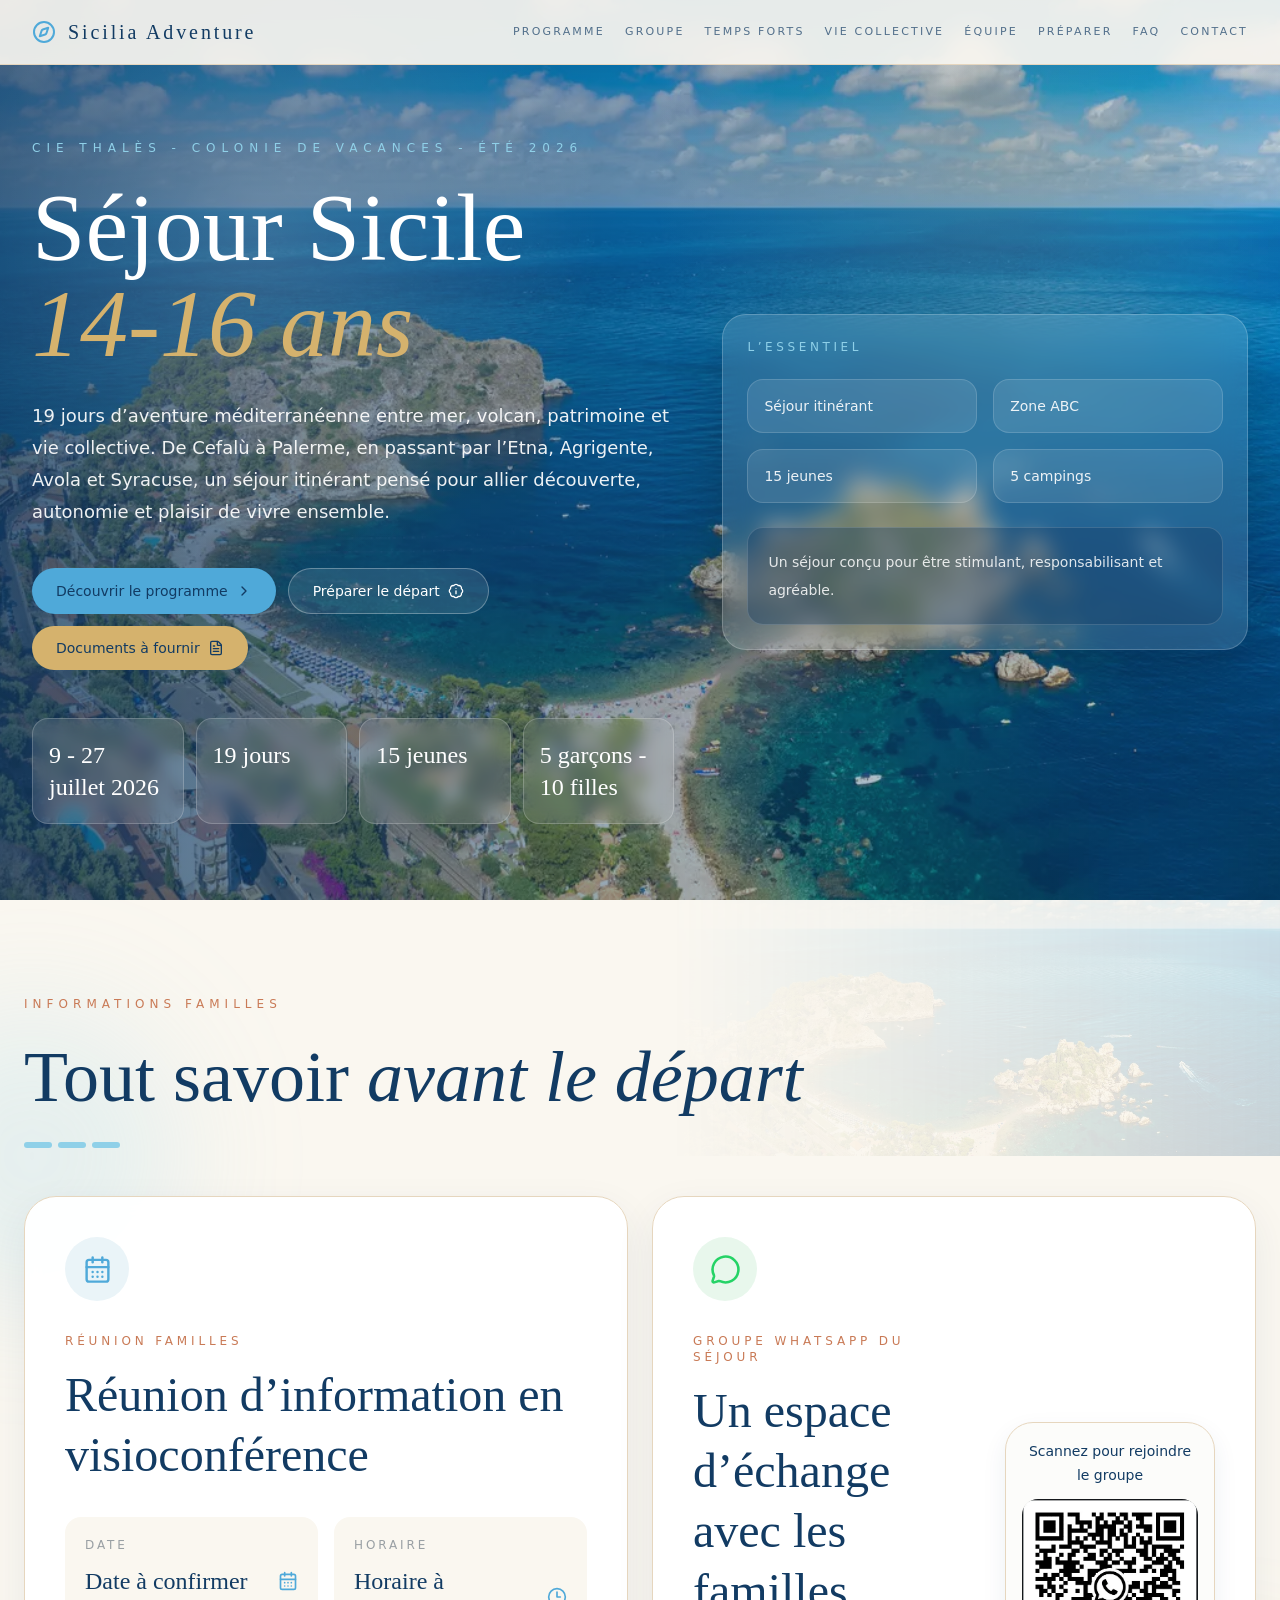
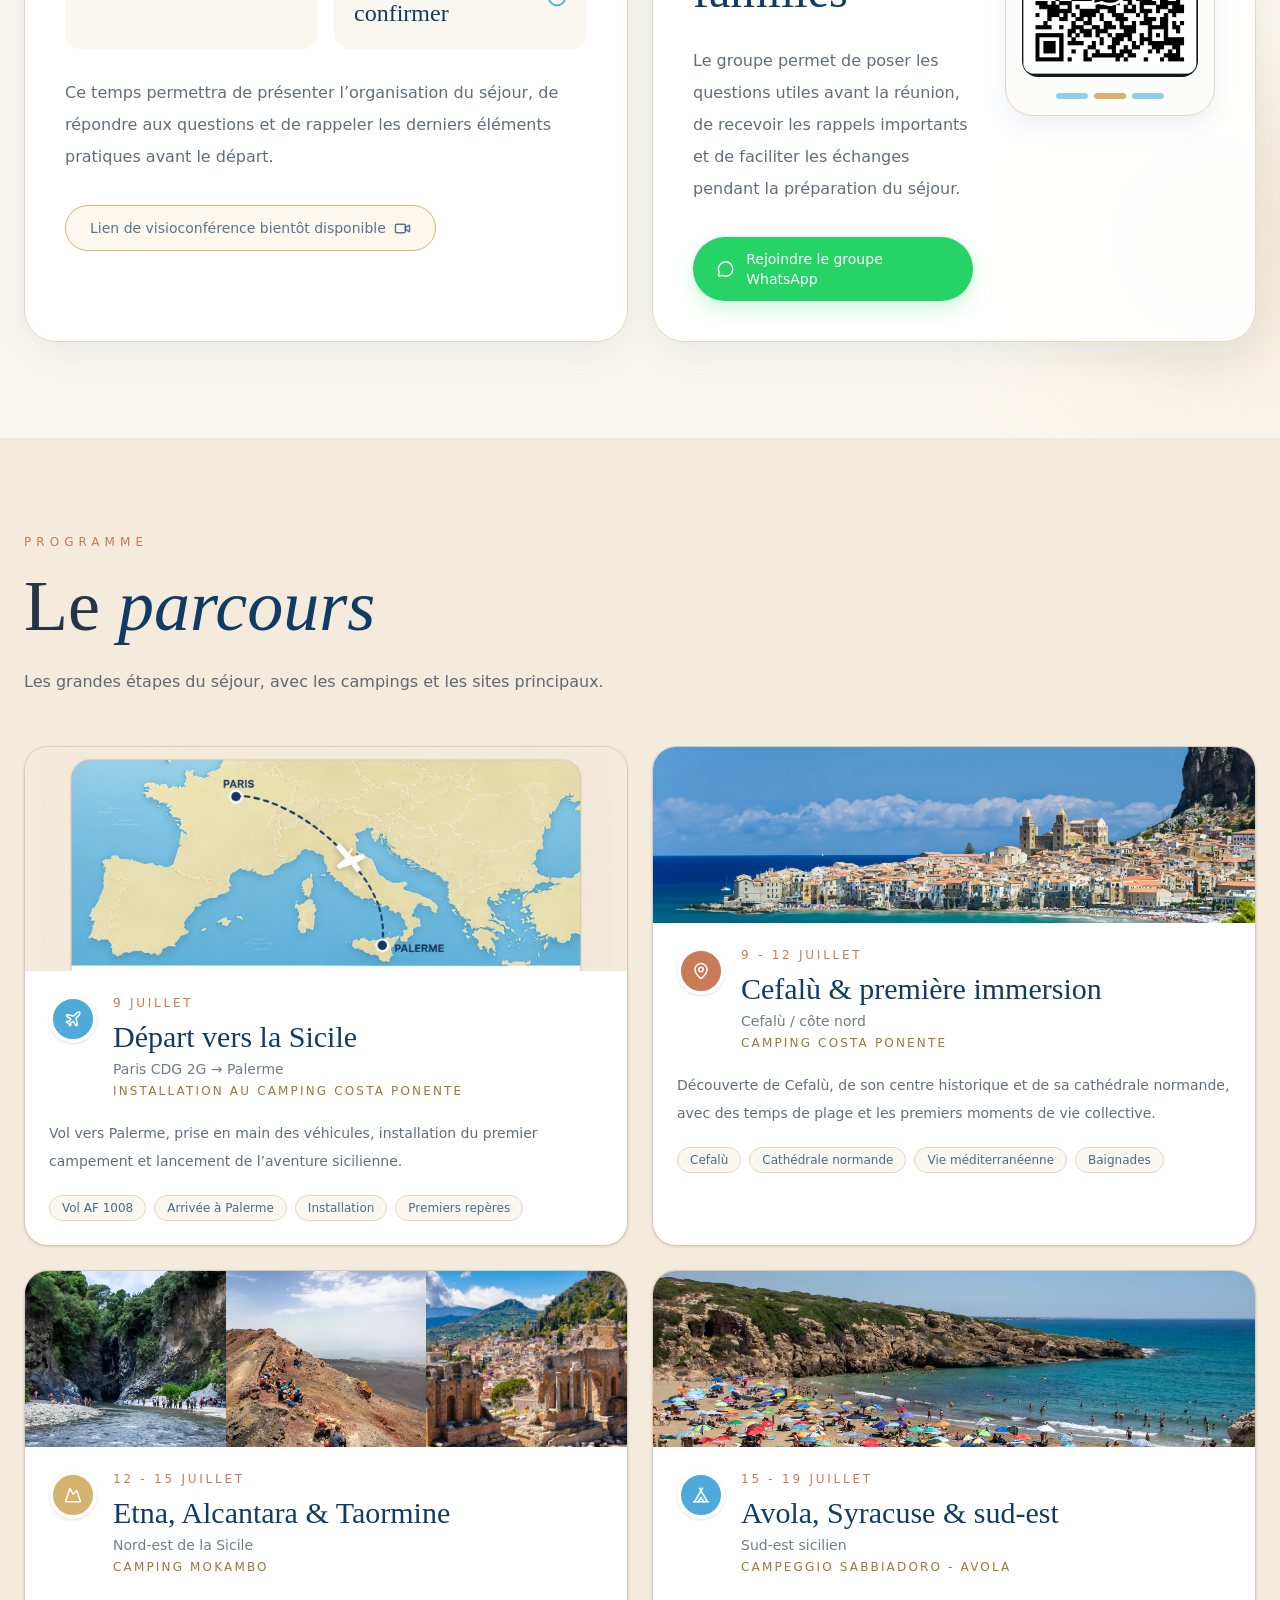
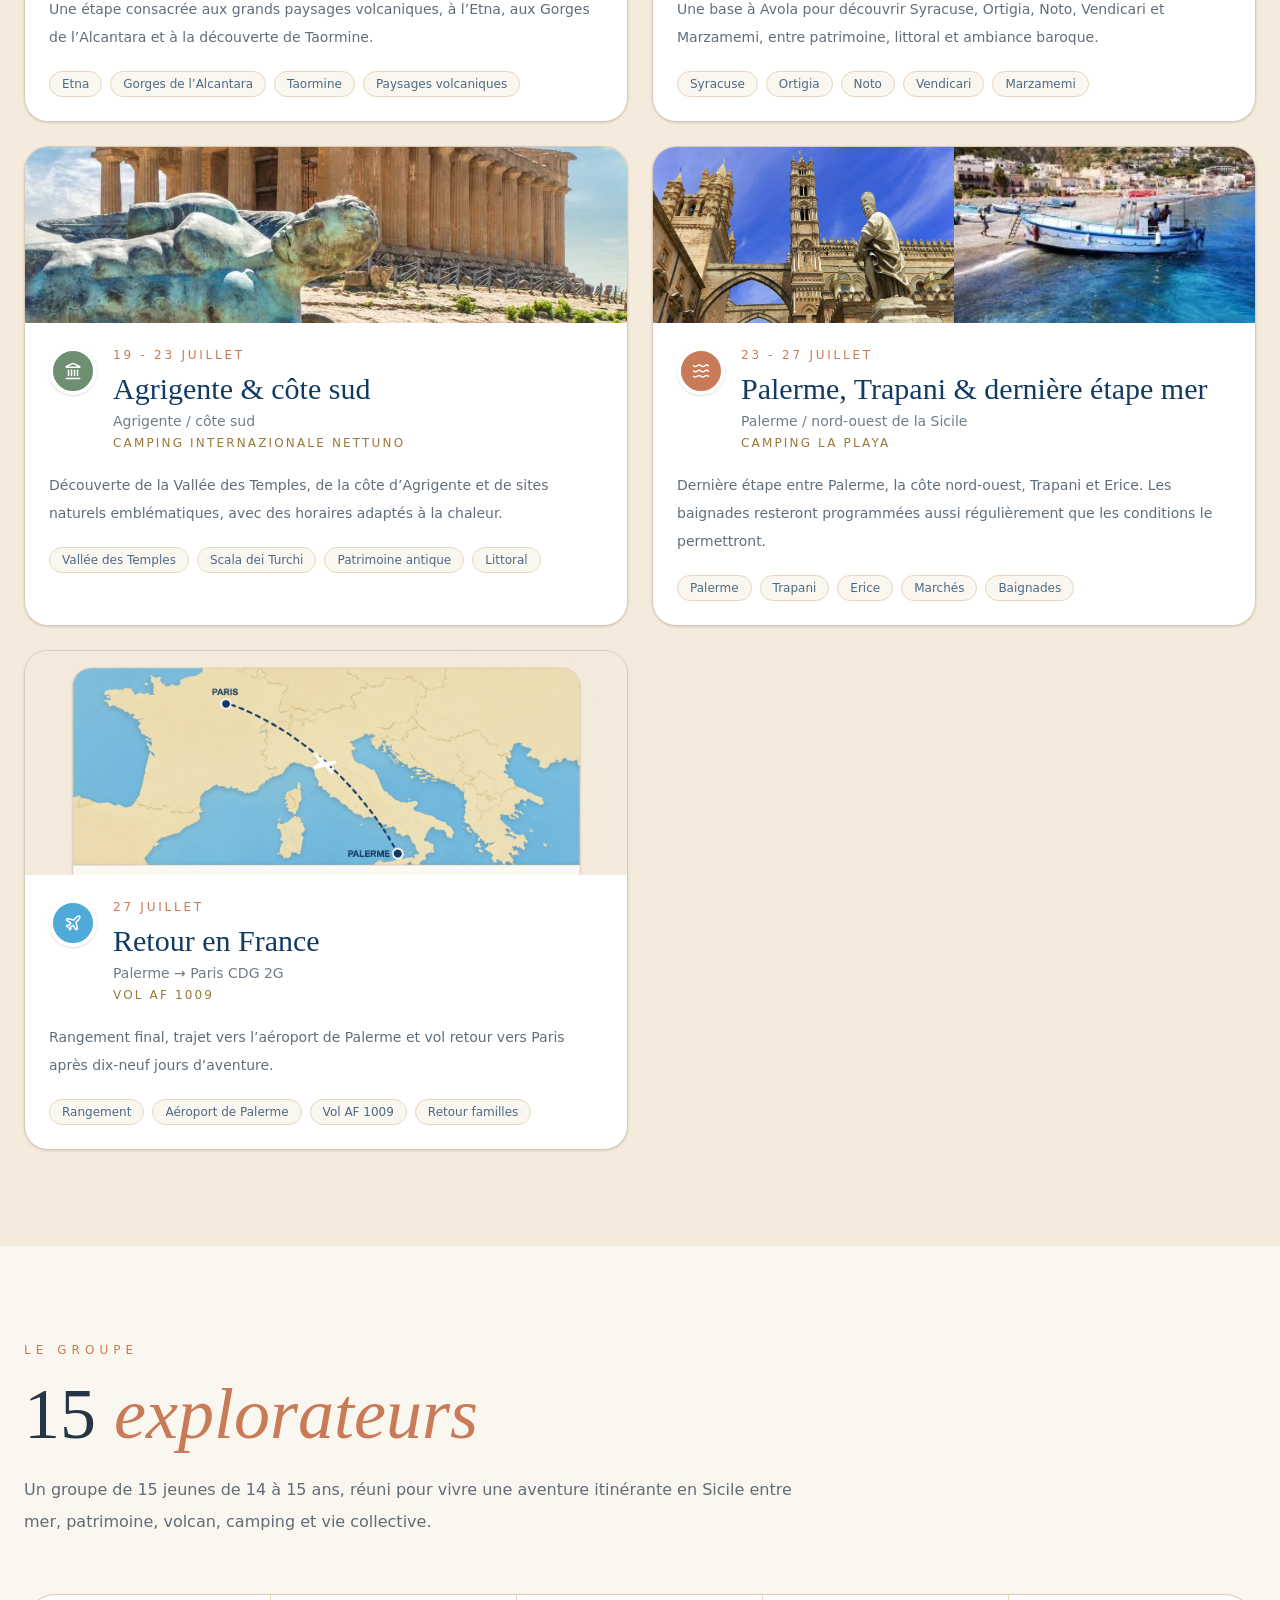
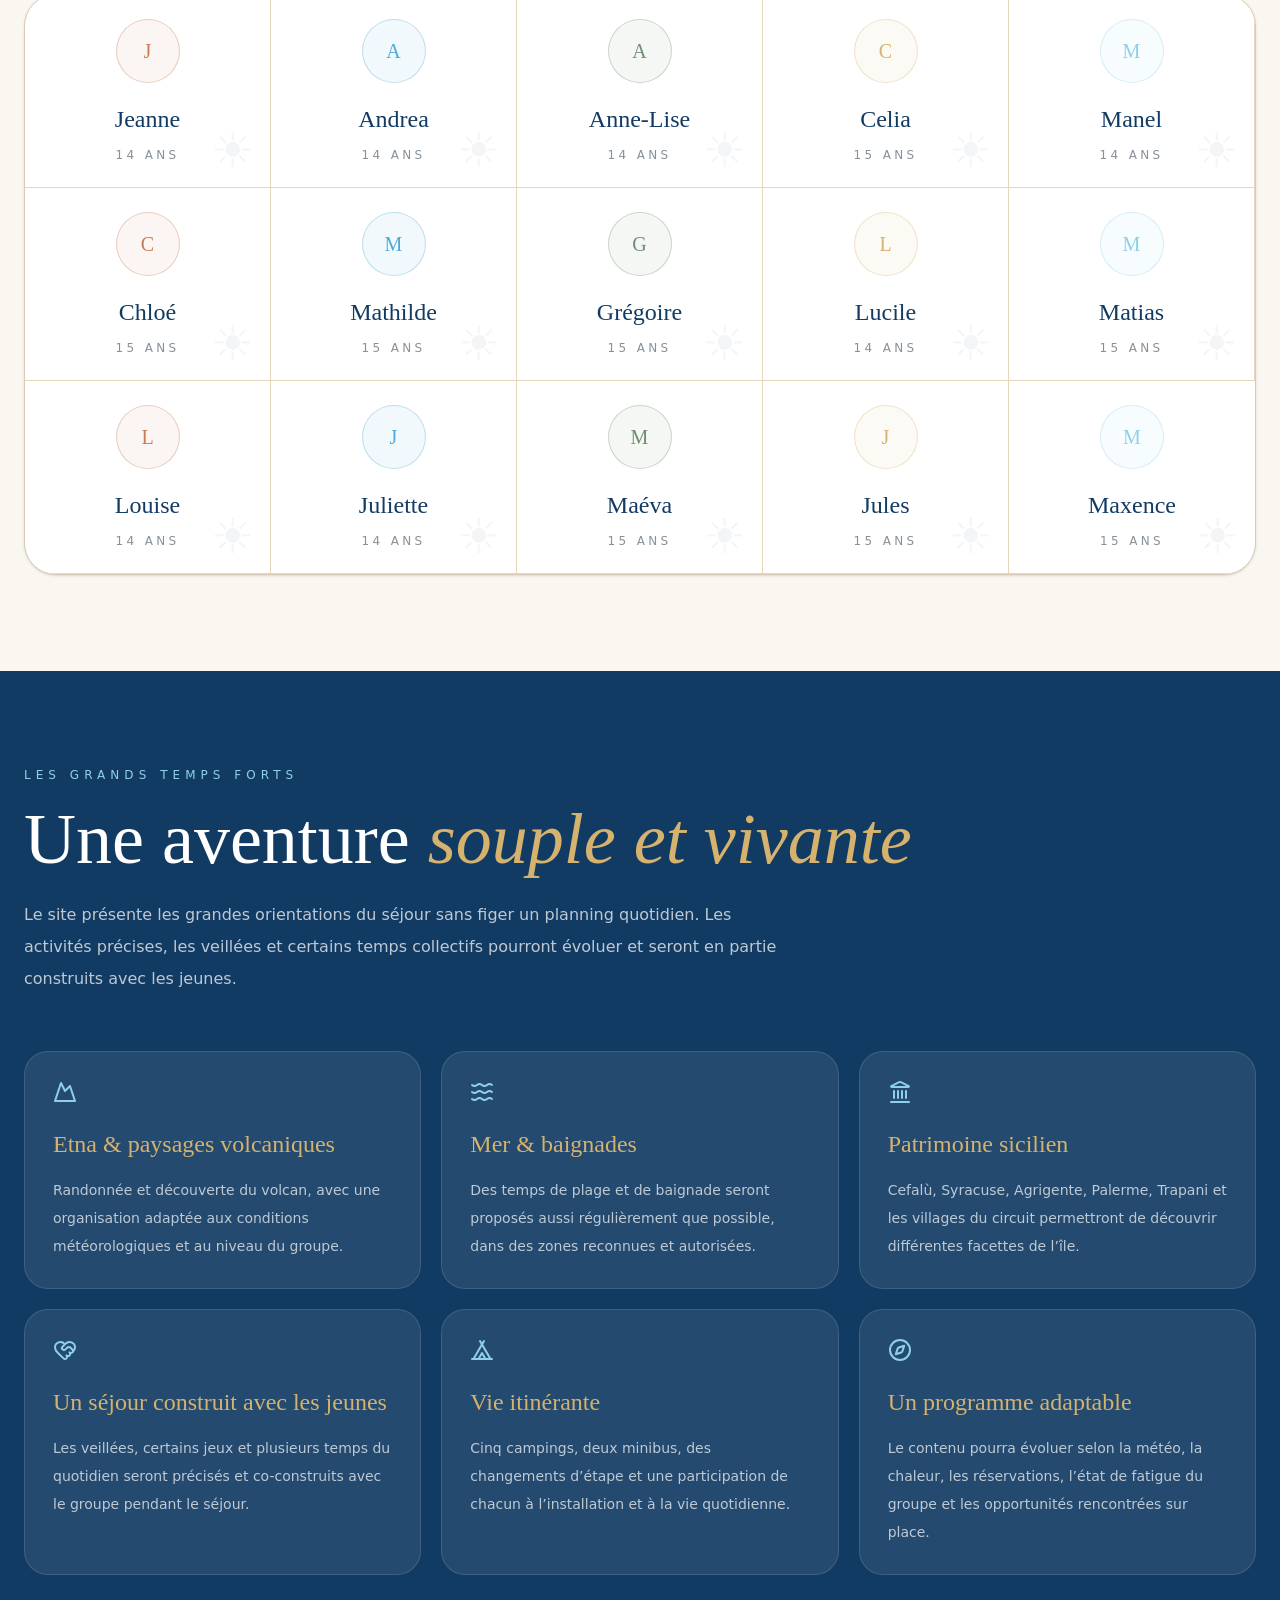
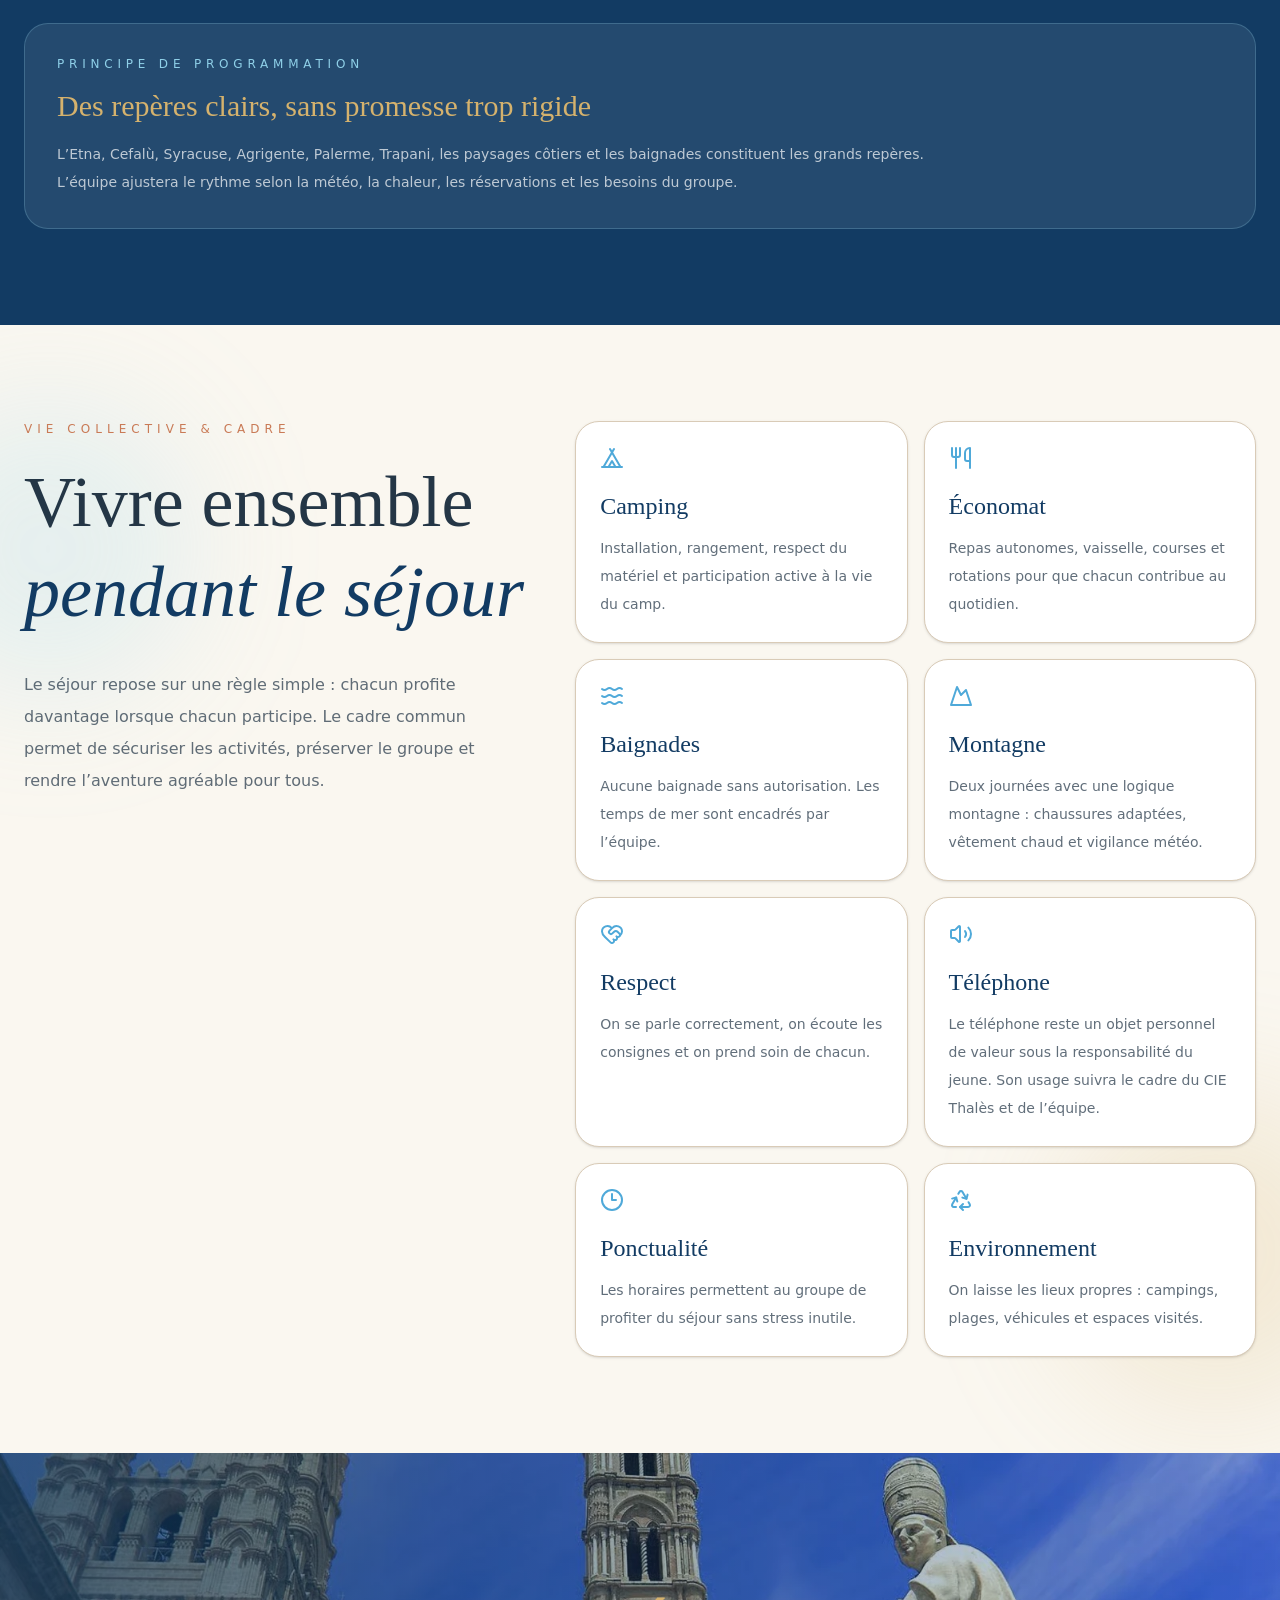
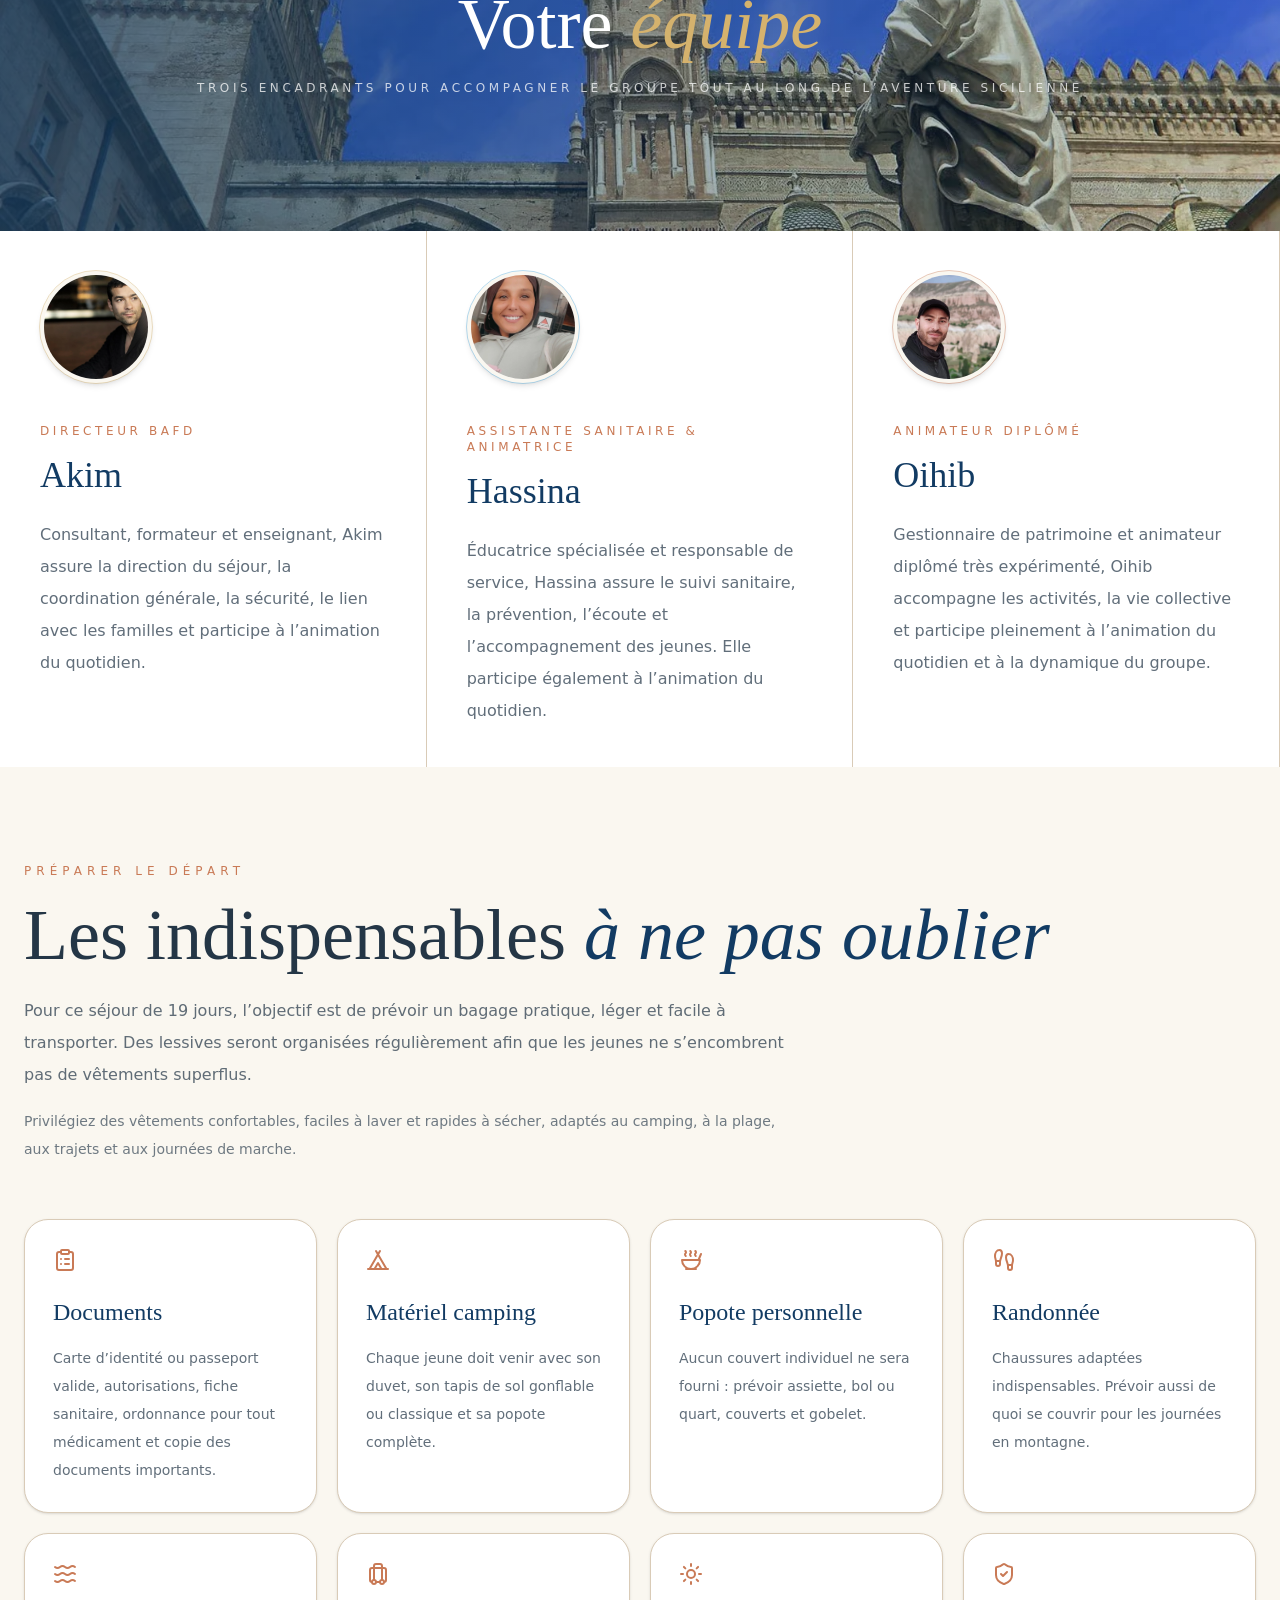
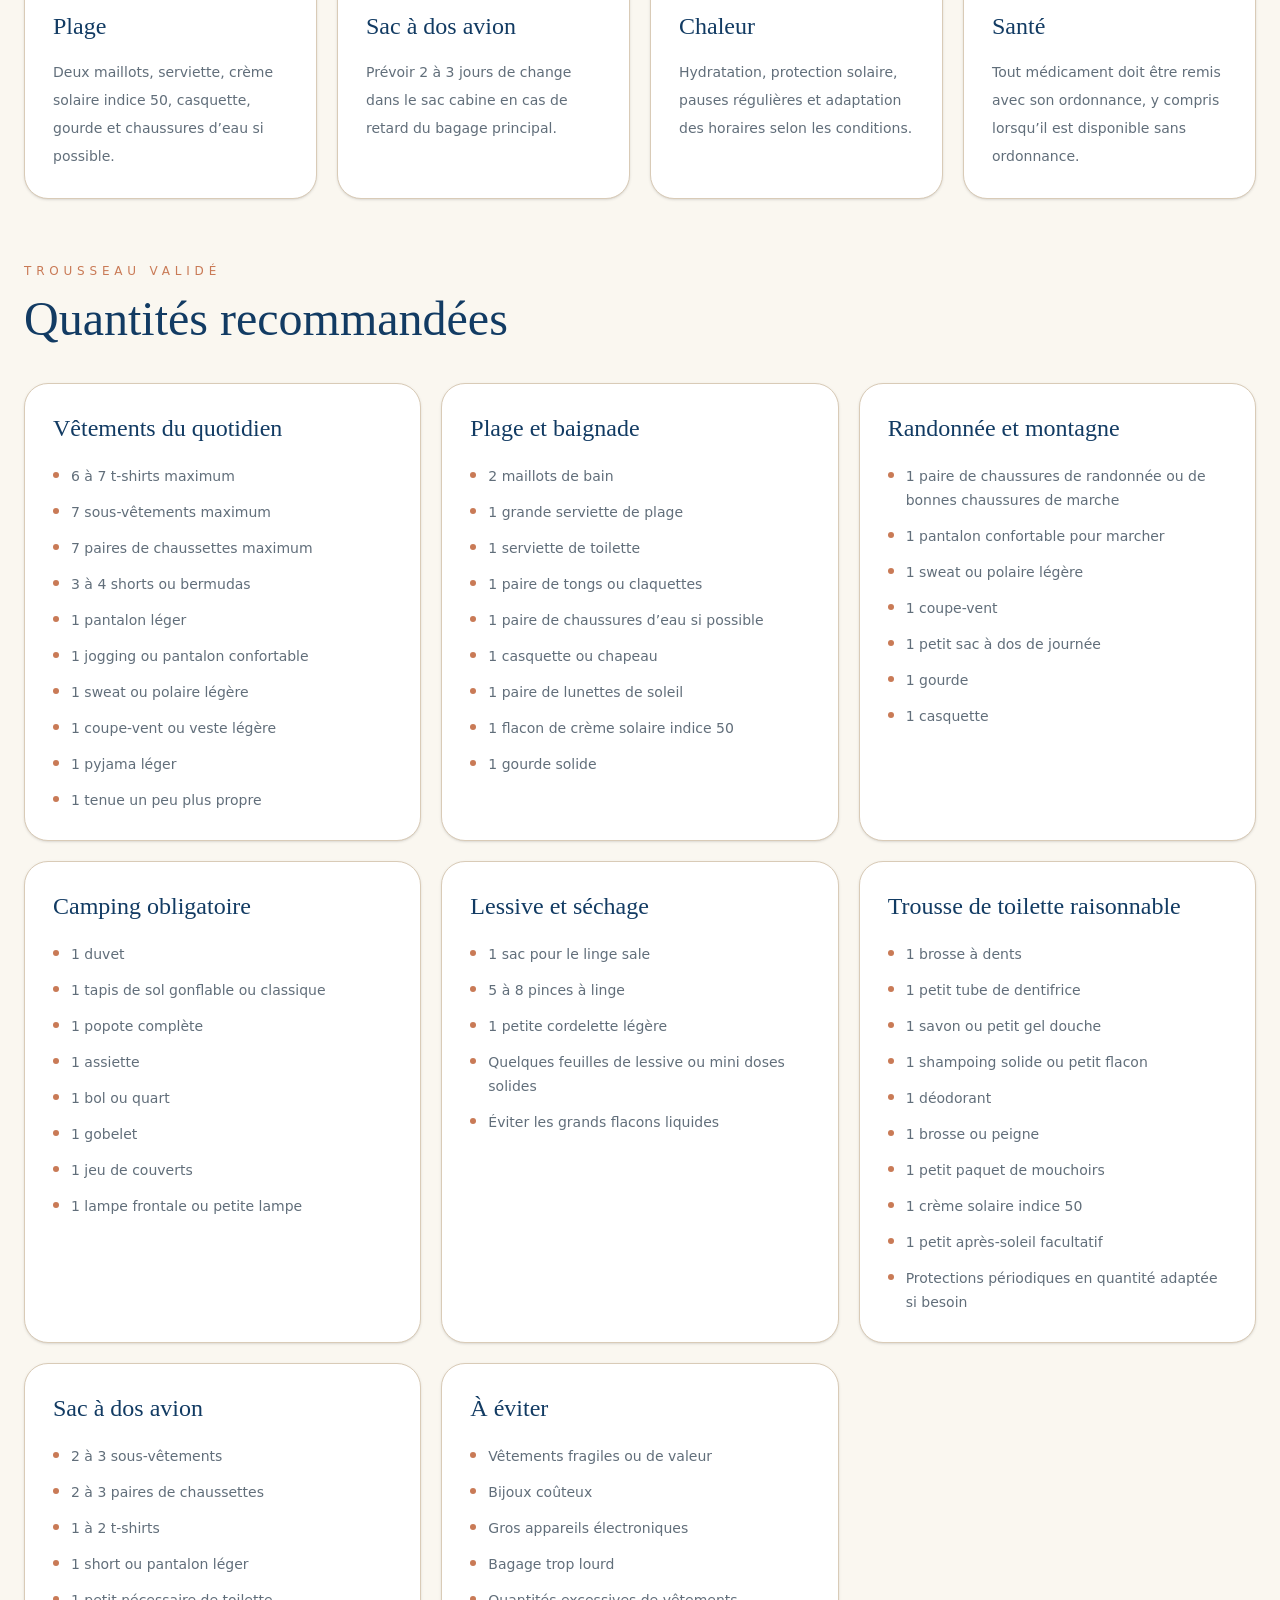
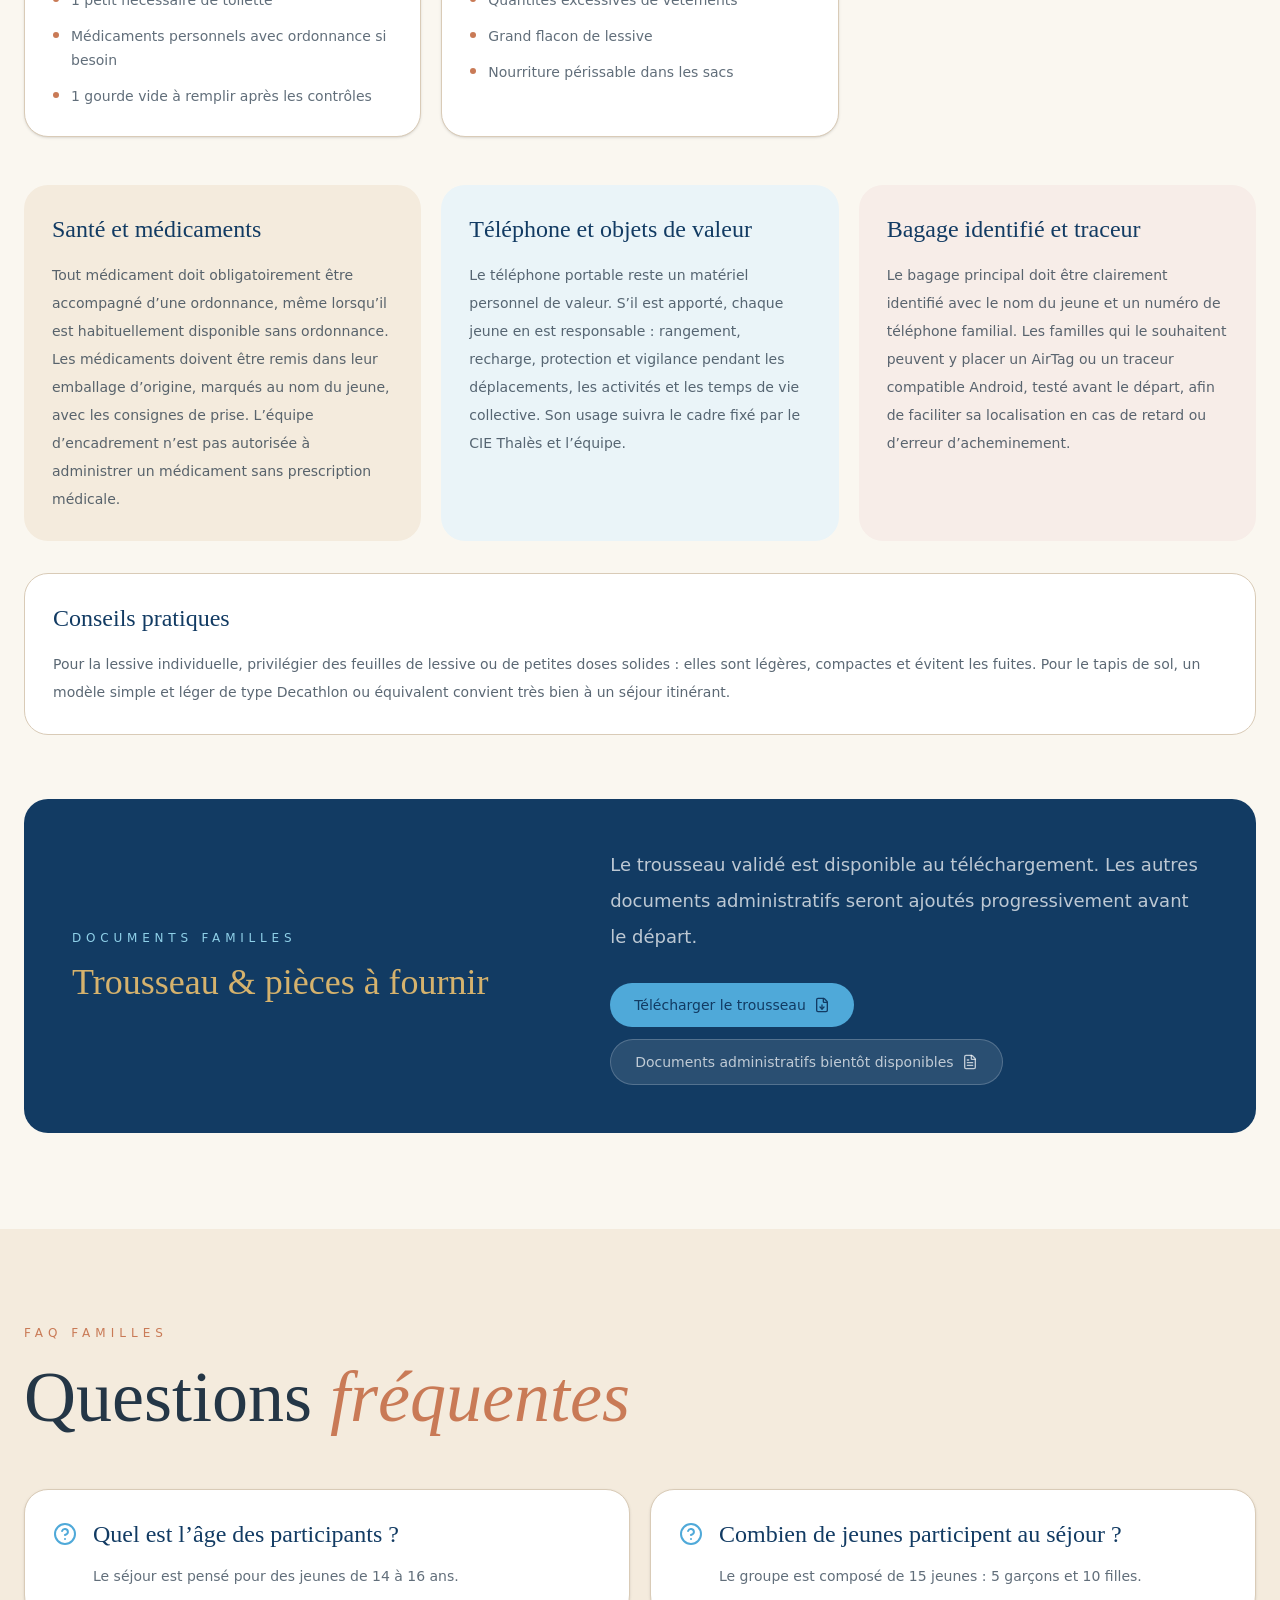
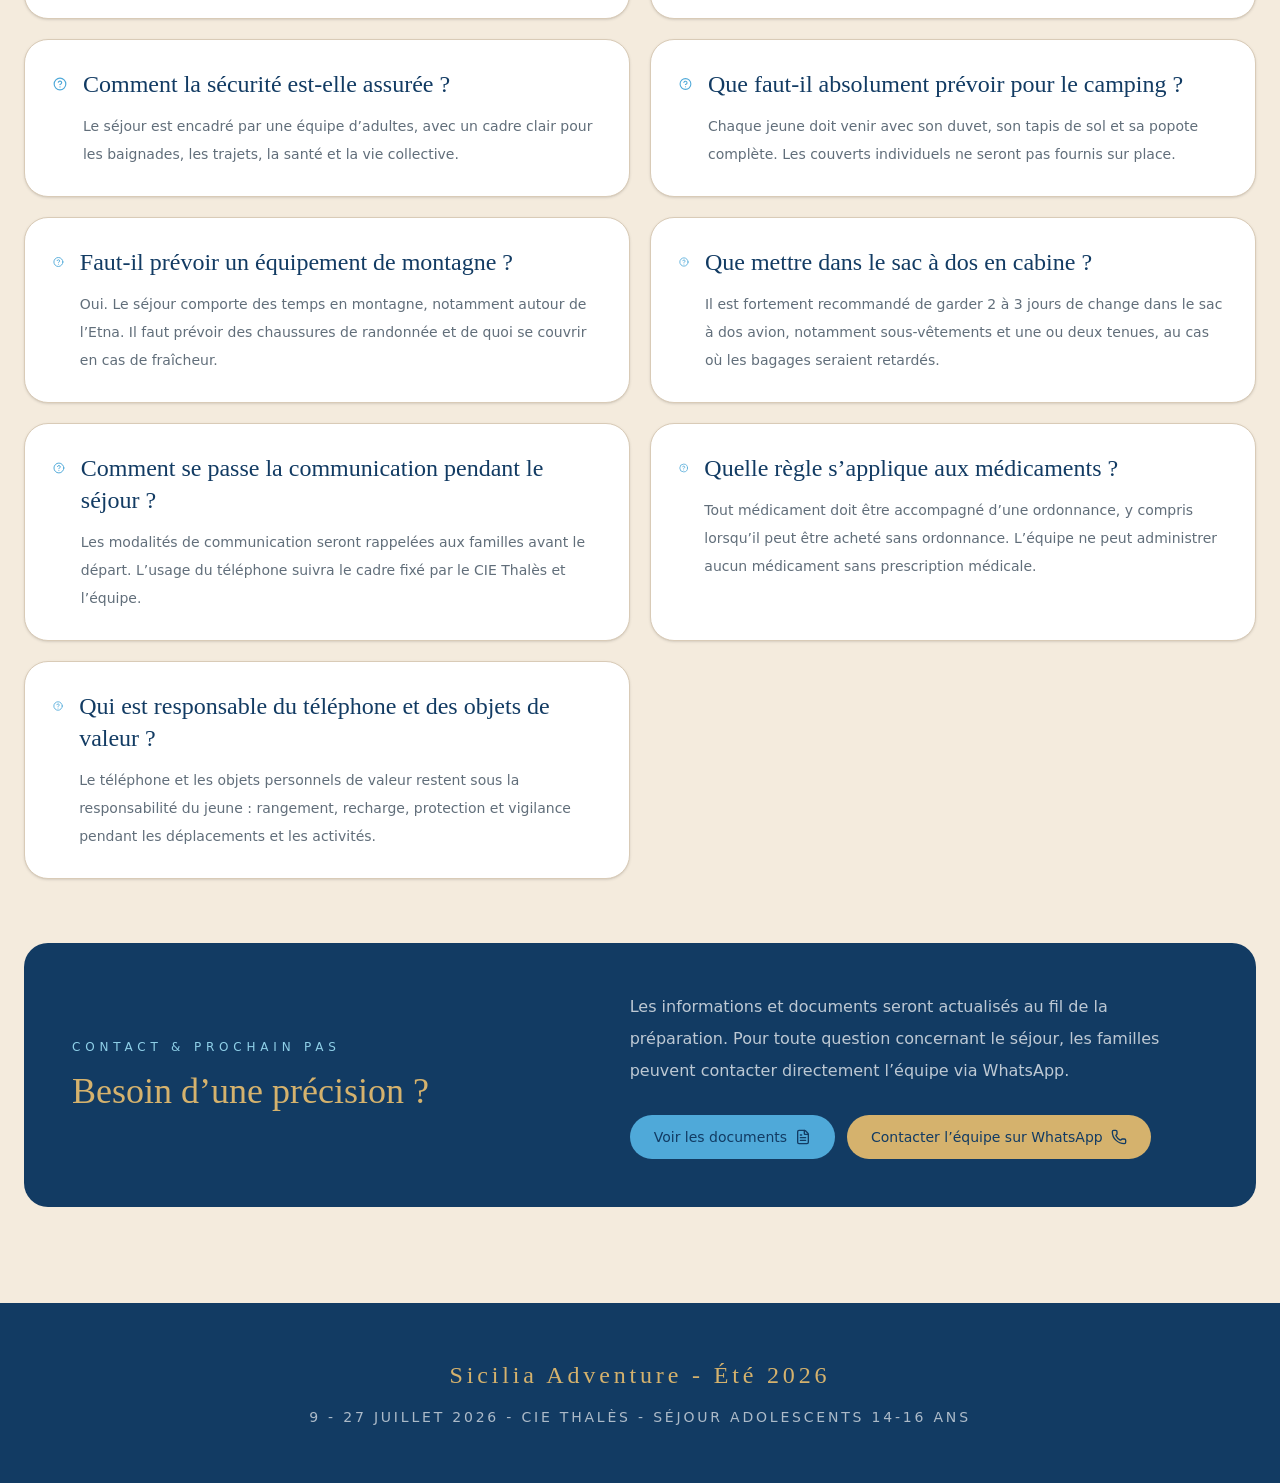
==== commit acc39039: "Add files via upload Mise à jour complète du site V4.1" ====
--- a/docs/index.html
+++ b/docs/index.html
@@ -4,10 +4,10 @@
     <meta charset="UTF-8" />
     <meta name="viewport" content="width=device-width, initial-scale=1.0" />
     <meta name="theme-color" content="#123B63" />
-    <meta name="description" content="Site d'information du séjour Sicile 2026 du CIE Thalès : programme, grands temps forts, équipe, trousseau, réunion familles et groupe WhatsApp." />
+    <meta name="description" content="Site d'information du séjour Sicile 2026 du CIE Thalès : programme, roadbook, équipe, trousseau et informations familles." />
     <title>Séjour Sicile 2026 - CIE Thalès</title>
-    <script type="module" crossorigin src="./assets/index-BDLhlEeH.js"></script>
-    <link rel="stylesheet" crossorigin href="./assets/index-DPSH_qRc.css">
+    <script type="module" crossorigin src="./assets/index-BLR8Aprw.js"></script>
+    <link rel="stylesheet" crossorigin href="./assets/index-dAVuKnGc.css">
   </head>
   <body>
     <div id="root"></div>
--- a/docs/assets/index-dAVuKnGc.css
+++ b/docs/assets/index-dAVuKnGc.css
@@ -0,0 +1,2 @@
+/*! tailwindcss v4.3.0 | MIT License | https://tailwindcss.com */
+@layer properties{@supports (((-webkit-hyphens:none)) and (not (margin-trim:inline))) or ((-moz-orient:inline) and (not (color:rgb(from red r g b)))){*,:before,:after,::backdrop{--tw-rotate-x:initial;--tw-rotate-y:initial;--tw-rotate-z:initial;--tw-skew-x:initial;--tw-skew-y:initial;--tw-space-y-reverse:0;--tw-border-style:solid;--tw-leading:initial;--tw-font-weight:initial;--tw-tracking:initial;--tw-shadow:0 0 #0000;--tw-shadow-color:initial;--tw-shadow-alpha:100%;--tw-inset-shadow:0 0 #0000;--tw-inset-shadow-color:initial;--tw-inset-shadow-alpha:100%;--tw-ring-color:initial;--tw-ring-shadow:0 0 #0000;--tw-inset-ring-color:initial;--tw-inset-ring-shadow:0 0 #0000;--tw-ring-inset:initial;--tw-ring-offset-width:0px;--tw-ring-offset-color:#fff;--tw-ring-offset-shadow:0 0 #0000;--tw-outline-style:solid;--tw-blur:initial;--tw-brightness:initial;--tw-contrast:initial;--tw-grayscale:initial;--tw-hue-rotate:initial;--tw-invert:initial;--tw-opacity:initial;--tw-saturate:initial;--tw-sepia:initial;--tw-drop-shadow:initial;--tw-drop-shadow-color:initial;--tw-drop-shadow-alpha:100%;--tw-drop-shadow-size:initial;--tw-backdrop-blur:initial;--tw-backdrop-brightness:initial;--tw-backdrop-contrast:initial;--tw-backdrop-grayscale:initial;--tw-backdrop-hue-rotate:initial;--tw-backdrop-invert:initial;--tw-backdrop-opacity:initial;--tw-backdrop-saturate:initial;--tw-backdrop-sepia:initial;--tw-ease:initial}}}@layer theme{:root,:host{--font-sans:ui-sans-serif, system-ui, sans-serif, "Apple Color Emoji", "Segoe UI Emoji", "Segoe UI Symbol", "Noto Color Emoji";--font-serif:ui-serif, Georgia, Cambria, "Times New Roman", Times, serif;--font-mono:ui-monospace, SFMono-Regular, Menlo, Monaco, Consolas, "Liberation Mono", "Courier New", monospace;--color-white:#fff;--spacing:.25rem;--container-sm:24rem;--container-lg:32rem;--container-xl:36rem;--container-2xl:42rem;--container-3xl:48rem;--container-4xl:56rem;--container-7xl:80rem;--text-xs:.75rem;--text-xs--line-height:calc(1 / .75);--text-sm:.875rem;--text-sm--line-height:calc(1.25 / .875);--text-base:1rem;--text-base--line-height:calc(1.5 / 1);--text-lg:1.125rem;--text-lg--line-height:calc(1.75 / 1.125);--text-xl:1.25rem;--text-xl--line-height:calc(1.75 / 1.25);--text-2xl:1.5rem;--text-2xl--line-height:calc(2 / 1.5);--text-3xl:1.875rem;--text-3xl--line-height:calc(2.25 / 1.875);--text-4xl:2.25rem;--text-4xl--line-height:calc(2.5 / 2.25);--text-5xl:3rem;--text-5xl--line-height:1;--text-7xl:4.5rem;--text-7xl--line-height:1;--text-8xl:6rem;--text-8xl--line-height:1;--font-weight-medium:500;--leading-tight:1.25;--radius-2xl:1rem;--radius-3xl:1.5rem;--ease-in:cubic-bezier(.4, 0, 1, 1);--ease-out:cubic-bezier(0, 0, .2, 1);--ease-in-out:cubic-bezier(.4, 0, .2, 1);--blur-sm:8px;--blur-md:12px;--blur-3xl:64px;--default-transition-duration:.15s;--default-transition-timing-function:cubic-bezier(.4, 0, .2, 1);--default-font-family:var(--font-sans);--default-mono-font-family:var(--font-mono)}}@layer base{*,:after,:before,::backdrop{box-sizing:border-box;border:0 solid;margin:0;padding:0}::file-selector-button{box-sizing:border-box;border:0 solid;margin:0;padding:0}html,:host{-webkit-text-size-adjust:100%;tab-size:4;line-height:1.5;font-family:var(--default-font-family,ui-sans-serif, system-ui, sans-serif, "Apple Color Emoji", "Segoe UI Emoji", "Segoe UI Symbol", "Noto Color Emoji");font-feature-settings:var(--default-font-feature-settings,normal);font-variation-settings:var(--default-font-variation-settings,normal);-webkit-tap-highlight-color:transparent}hr{height:0;color:inherit;border-top-width:1px}abbr:where([title]){-webkit-text-decoration:underline dotted;text-decoration:underline dotted}h1,h2,h3,h4,h5,h6{font-size:inherit;font-weight:inherit}a{color:inherit;-webkit-text-decoration:inherit;-webkit-text-decoration:inherit;-webkit-text-decoration:inherit;-webkit-text-decoration:inherit;text-decoration:inherit}b,strong{font-weight:bolder}code,kbd,samp,pre{font-family:var(--default-mono-font-family,ui-monospace, SFMono-Regular, Menlo, Monaco, Consolas, "Liberation Mono", "Courier New", monospace);font-feature-settings:var(--default-mono-font-feature-settings,normal);font-variation-settings:var(--default-mono-font-variation-settings,normal);font-size:1em}small{font-size:80%}sub,sup{vertical-align:baseline;font-size:75%;line-height:0;position:relative}sub{bottom:-.25em}sup{top:-.5em}table{text-indent:0;border-color:inherit;border-collapse:collapse}:-moz-focusring{outline:auto}progress{vertical-align:baseline}summary{display:list-item}ol,ul,menu{list-style:none}img,svg,video,canvas,audio,iframe,embed,object{vertical-align:middle;display:block}img,video{max-width:100%;height:auto}button,input,select,optgroup,textarea{font:inherit;font-feature-settings:inherit;font-variation-settings:inherit;letter-spacing:inherit;color:inherit;opacity:1;background-color:#0000;border-radius:0}::file-selector-button{font:inherit;font-feature-settings:inherit;font-variation-settings:inherit;letter-spacing:inherit;color:inherit;opacity:1;background-color:#0000;border-radius:0}:where(select:is([multiple],[size])) optgroup{font-weight:bolder}:where(select:is([multiple],[size])) optgroup option{padding-inline-start:20px}::file-selector-button{margin-inline-end:4px}::placeholder{opacity:1}@supports (not ((-webkit-appearance:-apple-pay-button))) or (contain-intrinsic-size:1px){::placeholder{color:currentColor}@supports (color:color-mix(in lab, red, red)){::placeholder{color:color-mix(in oklab, currentcolor 50%, transparent)}}}textarea{resize:vertical}::-webkit-search-decoration{-webkit-appearance:none}::-webkit-date-and-time-value{min-height:1lh;text-align:inherit}::-webkit-datetime-edit{display:inline-flex}::-webkit-datetime-edit-fields-wrapper{padding:0}::-webkit-datetime-edit{padding-block:0}::-webkit-datetime-edit-year-field{padding-block:0}::-webkit-datetime-edit-month-field{padding-block:0}::-webkit-datetime-edit-day-field{padding-block:0}::-webkit-datetime-edit-hour-field{padding-block:0}::-webkit-datetime-edit-minute-field{padding-block:0}::-webkit-datetime-edit-second-field{padding-block:0}::-webkit-datetime-edit-millisecond-field{padding-block:0}::-webkit-datetime-edit-meridiem-field{padding-block:0}::-webkit-calendar-picker-indicator{line-height:1}:-moz-ui-invalid{box-shadow:none}button,input:where([type=button],[type=reset],[type=submit]){appearance:button}::file-selector-button{appearance:button}::-webkit-inner-spin-button{height:auto}::-webkit-outer-spin-button{height:auto}[hidden]:where(:not([hidden=until-found])){display:none!important}}@layer components;@layer utilities{.pointer-events-none{pointer-events:none}.visible{visibility:visible}.absolute{position:absolute}.fixed{position:fixed}.relative{position:relative}.inset-0{inset:calc(var(--spacing) * 0)}.top-0{top:calc(var(--spacing) * 0)}.top-20{top:calc(var(--spacing) * 20)}.top-28{top:calc(var(--spacing) * 28)}.-right-24{right:calc(var(--spacing) * -24)}.right-0{right:calc(var(--spacing) * 0)}.right-4{right:calc(var(--spacing) * 4)}.bottom-3{bottom:calc(var(--spacing) * 3)}.bottom-10{bottom:calc(var(--spacing) * 10)}.-left-24{left:calc(var(--spacing) * -24)}.-left-28{left:calc(var(--spacing) * -28)}.z-10{z-index:10}.z-50{z-index:50}.mx-auto{margin-inline:auto}.mt-1{margin-top:calc(var(--spacing) * 1)}.mt-2{margin-top:calc(var(--spacing) * 2)}.mt-3{margin-top:calc(var(--spacing) * 3)}.mt-4{margin-top:calc(var(--spacing) * 4)}.mt-5{margin-top:calc(var(--spacing) * 5)}.mt-6{margin-top:calc(var(--spacing) * 6)}.mt-7{margin-top:calc(var(--spacing) * 7)}.mt-8{margin-top:calc(var(--spacing) * 8)}.mt-10{margin-top:calc(var(--spacing) * 10)}.mt-12{margin-top:calc(var(--spacing) * 12)}.mt-14{margin-top:calc(var(--spacing) * 14)}.mt-16{margin-top:calc(var(--spacing) * 16)}.mb-3{margin-bottom:calc(var(--spacing) * 3)}.mb-5{margin-bottom:calc(var(--spacing) * 5)}.mb-6{margin-bottom:calc(var(--spacing) * 6)}.block{display:block}.contents{display:contents}.flex{display:flex}.grid{display:grid}.hidden{display:none}.inline{display:inline}.inline-flex{display:inline-flex}.h-1\.5{height:calc(var(--spacing) * 1.5)}.h-12{height:calc(var(--spacing) * 12)}.h-16{height:calc(var(--spacing) * 16)}.h-28{height:calc(var(--spacing) * 28)}.h-44{height:calc(var(--spacing) * 44)}.h-56{height:calc(var(--spacing) * 56)}.h-64{height:calc(var(--spacing) * 64)}.h-72{height:calc(var(--spacing) * 72)}.h-80{height:calc(var(--spacing) * 80)}.h-\[42vh\]{height:42vh}.h-full{height:100%}.min-h-\[170px\]{min-height:170px}.min-h-\[380px\]{min-height:380px}.min-h-\[calc\(100vh-4rem\)\]{min-height:calc(100vh - 4rem)}.min-h-screen{min-height:100vh}.w-1\.5{width:calc(var(--spacing) * 1.5)}.w-7{width:calc(var(--spacing) * 7)}.w-8{width:calc(var(--spacing) * 8)}.w-12{width:calc(var(--spacing) * 12)}.w-16{width:calc(var(--spacing) * 16)}.w-28{width:calc(var(--spacing) * 28)}.w-72{width:calc(var(--spacing) * 72)}.w-80{width:calc(var(--spacing) * 80)}.w-\[48\%\]{width:48%}.w-full{width:100%}.max-w-2xl{max-width:var(--container-2xl)}.max-w-3xl{max-width:var(--container-3xl)}.max-w-4xl{max-width:var(--container-4xl)}.max-w-7xl{max-width:var(--container-7xl)}.max-w-\[210px\]{max-width:210px}.max-w-lg{max-width:var(--container-lg)}.max-w-sm{max-width:var(--container-sm)}.max-w-xl{max-width:var(--container-xl)}.min-w-0{min-width:calc(var(--spacing) * 0)}.shrink-0{flex-shrink:0}.transform{transform:var(--tw-rotate-x,) var(--tw-rotate-y,) var(--tw-rotate-z,) var(--tw-skew-x,) var(--tw-skew-y,)}.resize{resize:both}.grid-cols-1{grid-template-columns:repeat(1,minmax(0,1fr))}.grid-cols-2{grid-template-columns:repeat(2,minmax(0,1fr))}.grid-cols-3{grid-template-columns:repeat(3,minmax(0,1fr))}.flex-wrap{flex-wrap:wrap}.items-center{align-items:center}.items-start{align-items:flex-start}.justify-between{justify-content:space-between}.justify-center{justify-content:center}.gap-0{gap:calc(var(--spacing) * 0)}.gap-1\.5{gap:calc(var(--spacing) * 1.5)}.gap-2{gap:calc(var(--spacing) * 2)}.gap-3{gap:calc(var(--spacing) * 3)}.gap-4{gap:calc(var(--spacing) * 4)}.gap-5{gap:calc(var(--spacing) * 5)}.gap-6{gap:calc(var(--spacing) * 6)}.gap-8{gap:calc(var(--spacing) * 8)}.gap-10{gap:calc(var(--spacing) * 10)}.gap-12{gap:calc(var(--spacing) * 12)}:where(.space-y-3>:not(:last-child)){--tw-space-y-reverse:0;margin-block-start:calc(calc(var(--spacing) * 3) * var(--tw-space-y-reverse));margin-block-end:calc(calc(var(--spacing) * 3) * calc(1 - var(--tw-space-y-reverse)))}.overflow-hidden{overflow:hidden}.rounded-2xl{border-radius:var(--radius-2xl)}.rounded-3xl{border-radius:var(--radius-3xl)}.rounded-\[1\.75rem\]{border-radius:1.75rem}.rounded-\[2rem\]{border-radius:2rem}.rounded-full{border-radius:3.40282e38px}.border{border-style:var(--tw-border-style);border-width:1px}.border-4{border-style:var(--tw-border-style);border-width:4px}.border-t{border-top-style:var(--tw-border-style);border-top-width:1px}.border-r{border-right-style:var(--tw-border-style);border-right-width:1px}.border-b{border-bottom-style:var(--tw-border-style);border-bottom-width:1px}.border-\[\#8FD0E8\]\/25{border-color:oklab(82.2263% -.053936 -.0504487/.25)}.border-\[\#D5B26D\]{border-color:#d5b26d}.border-\[\#D9CBB7\]{border-color:#d9cbb7}.border-\[\#E6D6BE\]{border-color:#e6d6be}.border-\[\#FAF7F0\]{border-color:#faf7f0}.border-white{border-color:var(--color-white)}.border-white\/12{border-color:#ffffff1f}@supports (color:color-mix(in lab, red, red)){.border-white\/12{border-color:color-mix(in oklab, var(--color-white) 12%, transparent)}}.border-white\/15{border-color:#ffffff26}@supports (color:color-mix(in lab, red, red)){.border-white\/15{border-color:color-mix(in oklab, var(--color-white) 15%, transparent)}}.border-white\/20{border-color:#fff3}@supports (color:color-mix(in lab, red, red)){.border-white\/20{border-color:color-mix(in oklab, var(--color-white) 20%, transparent)}}.border-white\/30{border-color:#ffffff4d}@supports (color:color-mix(in lab, red, red)){.border-white\/30{border-color:color-mix(in oklab, var(--color-white) 30%, transparent)}}.bg-\[\#4FA9D9\]{background-color:#4fa9d9}.bg-\[\#8FD0E8\]{background-color:#8fd0e8}.bg-\[\#8FD0E8\]\/20{background-color:oklab(82.2263% -.053936 -.0504487/.2)}.bg-\[\#25D366\]{background-color:#25d366}.bg-\[\#123B63\]{background-color:#123b63}.bg-\[\#123B63\]\/35{background-color:oklab(34.6368% -.0269112 -.0788029/.35)}.bg-\[\#C97A56\]{background-color:#c97a56}.bg-\[\#D5B26D\]{background-color:#d5b26d}.bg-\[\#D5B26D\]\/18{background-color:oklab(77.9508% .0111356 .095933/.18)}.bg-\[\#D5B26D\]\/20{background-color:oklab(77.9508% .0111356 .095933/.2)}.bg-\[\#E8F7EC\]{background-color:#e8f7ec}.bg-\[\#EAF4F8\]{background-color:#eaf4f8}.bg-\[\#F4EBDD\]{background-color:#f4ebdd}.bg-\[\#F7EDE8\]{background-color:#f7ede8}.bg-\[\#FAF7F0\]{background-color:#faf7f0}.bg-\[\#FAF7F0\]\/92{background-color:oklab(97.652% .0004327 .00979012/.92)}.bg-\[\#FCFCFA\]{background-color:#fcfcfa}.bg-\[\#FDF8EF\]{background-color:#fdf8ef}.bg-white{background-color:var(--color-white)}.bg-white\/8{background-color:#ffffff14}@supports (color:color-mix(in lab, red, red)){.bg-white\/8{background-color:color-mix(in oklab, var(--color-white) 8%, transparent)}}.bg-white\/10{background-color:#ffffff1a}@supports (color:color-mix(in lab, red, red)){.bg-white\/10{background-color:color-mix(in oklab, var(--color-white) 10%, transparent)}}.bg-white\/12{background-color:#ffffff1f}@supports (color:color-mix(in lab, red, red)){.bg-white\/12{background-color:color-mix(in oklab, var(--color-white) 12%, transparent)}}.bg-white\/95{background-color:#fffffff2}@supports (color:color-mix(in lab, red, red)){.bg-white\/95{background-color:color-mix(in oklab, var(--color-white) 95%, transparent)}}.bg-\[linear-gradient\(to_right\,rgba\(18\,59\,99\,0\.78\)\,rgba\(18\,59\,99\,0\.42\)\,rgba\(18\,59\,99\,0\.2\)\)\]{background-image:linear-gradient(90deg,#123b63c7,#123b636b,#123b6333)}.bg-\[linear-gradient\(to_right\,rgba\(18\,59\,99\,0\.78\)\,rgba\(18\,59\,99\,0\.42\)\,rgba\(18\,59\,99\,0\.18\)\)\]{background-image:linear-gradient(90deg,#123b63c7,#123b636b,#123b632e)}.bg-\[radial-gradient\(circle_at_20\%_25\%\,rgba\(255\,255\,255\,0\.18\)\,transparent_28\%\)\,radial-gradient\(circle_at_78\%_18\%\,rgba\(213\,178\,109\,0\.2\)\,transparent_28\%\)\]{background-image:radial-gradient(circle at 20% 25%,#ffffff2e,#0000 28%),radial-gradient(circle at 78% 18%,#d5b26d33,#0000 28%)}.\[mask-image\:linear-gradient\(to_left\,black\,transparent\)\]{-webkit-mask-image:linear-gradient(270deg,#000,#0000);mask-image:linear-gradient(270deg,#000,#0000)}.bg-contain{background-size:contain}.bg-cover{background-size:cover}.bg-center{background-position:50%}.bg-no-repeat{background-repeat:no-repeat}.object-cover{object-fit:cover}.p-4{padding:calc(var(--spacing) * 4)}.p-5{padding:calc(var(--spacing) * 5)}.p-6{padding:calc(var(--spacing) * 6)}.p-7{padding:calc(var(--spacing) * 7)}.p-8{padding:calc(var(--spacing) * 8)}.p-10{padding:calc(var(--spacing) * 10)}.px-3{padding-inline:calc(var(--spacing) * 3)}.px-4{padding-inline:calc(var(--spacing) * 4)}.px-5{padding-inline:calc(var(--spacing) * 5)}.px-6{padding-inline:calc(var(--spacing) * 6)}.py-1{padding-block:calc(var(--spacing) * 1)}.py-3{padding-block:calc(var(--spacing) * 3)}.py-5{padding-block:calc(var(--spacing) * 5)}.py-14{padding-block:calc(var(--spacing) * 14)}.py-16{padding-block:calc(var(--spacing) * 16)}.py-24{padding-block:calc(var(--spacing) * 24)}.pt-16{padding-top:calc(var(--spacing) * 16)}.text-center{text-align:center}.font-serif{font-family:var(--font-serif)}.text-2xl{font-size:var(--text-2xl);line-height:var(--tw-leading,var(--text-2xl--line-height))}.text-3xl{font-size:var(--text-3xl);line-height:var(--tw-leading,var(--text-3xl--line-height))}.text-4xl{font-size:var(--text-4xl);line-height:var(--tw-leading,var(--text-4xl--line-height))}.text-5xl{font-size:var(--text-5xl);line-height:var(--tw-leading,var(--text-5xl--line-height))}.text-base{font-size:var(--text-base);line-height:var(--tw-leading,var(--text-base--line-height))}.text-lg{font-size:var(--text-lg);line-height:var(--tw-leading,var(--text-lg--line-height))}.text-sm{font-size:var(--text-sm);line-height:var(--tw-leading,var(--text-sm--line-height))}.text-xl{font-size:var(--text-xl);line-height:var(--tw-leading,var(--text-xl--line-height))}.text-xs{font-size:var(--text-xs);line-height:var(--tw-leading,var(--text-xs--line-height))}.text-\[11px\]{font-size:11px}.leading-6{--tw-leading:calc(var(--spacing) * 6);line-height:calc(var(--spacing) * 6)}.leading-7{--tw-leading:calc(var(--spacing) * 7);line-height:calc(var(--spacing) * 7)}.leading-8{--tw-leading:calc(var(--spacing) * 8);line-height:calc(var(--spacing) * 8)}.leading-9{--tw-leading:calc(var(--spacing) * 9);line-height:calc(var(--spacing) * 9)}.leading-none{--tw-leading:1;line-height:1}.leading-tight{--tw-leading:var(--leading-tight);line-height:var(--leading-tight)}.font-medium{--tw-font-weight:var(--font-weight-medium);font-weight:var(--font-weight-medium)}.tracking-\[0\.2em\]{--tw-tracking:.2em;letter-spacing:.2em}.tracking-\[0\.3em\]{--tw-tracking:.3em;letter-spacing:.3em}.tracking-\[0\.4em\]{--tw-tracking:.4em;letter-spacing:.4em}.tracking-\[0\.5em\]{--tw-tracking:.5em;letter-spacing:.5em}.tracking-\[0\.16em\]{--tw-tracking:.16em;letter-spacing:.16em}.tracking-\[0\.18em\]{--tw-tracking:.18em;letter-spacing:.18em}.tracking-\[0\.23em\]{--tw-tracking:.23em;letter-spacing:.23em}.tracking-\[0\.24em\]{--tw-tracking:.24em;letter-spacing:.24em}.tracking-\[0\.28em\]{--tw-tracking:.28em;letter-spacing:.28em}.tracking-\[0\.32em\]{--tw-tracking:.32em;letter-spacing:.32em}.tracking-\[0\.42em\]{--tw-tracking:.42em;letter-spacing:.42em}.text-\[\#4FA9D9\]{color:#4fa9d9}.text-\[\#8FD0E8\]{color:#8fd0e8}.text-\[\#25D366\]{color:#25d366}.text-\[\#123B63\]{color:#123b63}.text-\[\#123B63\]\/5{color:oklab(34.6368% -.0269112 -.0788029/.05)}.text-\[\#123B63\]\/70{color:oklab(34.6368% -.0269112 -.0788029/.7)}.text-\[\#123B63\]\/75{color:oklab(34.6368% -.0269112 -.0788029/.75)}.text-\[\#987a38\]{color:#987a38}.text-\[\#243646\]{color:#243646}.text-\[\#243646\]\/45{color:oklab(32.4687% -.0150055 -.0338219/.45)}.text-\[\#243646\]\/55{color:oklab(32.4687% -.0150055 -.0338219/.55)}.text-\[\#243646\]\/65{color:oklab(32.4687% -.0150055 -.0338219/.65)}.text-\[\#243646\]\/72{color:oklab(32.4687% -.0150055 -.0338219/.72)}.text-\[\#243646\]\/75{color:oklab(32.4687% -.0150055 -.0338219/.75)}.text-\[\#C97A56\]{color:#c97a56}.text-\[\#D5B26D\]{color:#d5b26d}.text-white{color:var(--color-white)}.text-white\/65{color:#ffffffa6}@supports (color:color-mix(in lab, red, red)){.text-white\/65{color:color-mix(in oklab, var(--color-white) 65%, transparent)}}.text-white\/70{color:#ffffffb3}@supports (color:color-mix(in lab, red, red)){.text-white\/70{color:color-mix(in oklab, var(--color-white) 70%, transparent)}}.text-white\/72{color:#ffffffb8}@supports (color:color-mix(in lab, red, red)){.text-white\/72{color:color-mix(in oklab, var(--color-white) 72%, transparent)}}.text-white\/75{color:#ffffffbf}@supports (color:color-mix(in lab, red, red)){.text-white\/75{color:color-mix(in oklab, var(--color-white) 75%, transparent)}}.text-white\/85{color:#ffffffd9}@supports (color:color-mix(in lab, red, red)){.text-white\/85{color:color-mix(in oklab, var(--color-white) 85%, transparent)}}.text-white\/90{color:#ffffffe6}@supports (color:color-mix(in lab, red, red)){.text-white\/90{color:color-mix(in oklab, var(--color-white) 90%, transparent)}}.text-white\/92{color:#ffffffeb}@supports (color:color-mix(in lab, red, red)){.text-white\/92{color:color-mix(in oklab, var(--color-white) 92%, transparent)}}.uppercase{text-transform:uppercase}.italic{font-style:italic}.opacity-20{opacity:.2}.shadow-\[0_8px_20px_rgba\(37\,211\,102\,0\.22\)\]{--tw-shadow:0 8px 20px var(--tw-shadow-color,#25d36638);box-shadow:var(--tw-inset-shadow), var(--tw-inset-ring-shadow), var(--tw-ring-offset-shadow), var(--tw-ring-shadow), var(--tw-shadow)}.shadow-\[0_10px_24px_rgba\(18\,59\,99\,0\.08\)\]{--tw-shadow:0 10px 24px var(--tw-shadow-color,#123b6314);box-shadow:var(--tw-inset-shadow), var(--tw-inset-ring-shadow), var(--tw-ring-offset-shadow), var(--tw-ring-shadow), var(--tw-shadow)}.shadow-\[0_14px_40px_rgba\(18\,59\,99\,0\.07\)\]{--tw-shadow:0 14px 40px var(--tw-shadow-color,#123b6312);box-shadow:var(--tw-inset-shadow), var(--tw-inset-ring-shadow), var(--tw-ring-offset-shadow), var(--tw-ring-shadow), var(--tw-shadow)}.shadow-\[0_20px_60px_rgba\(0\,0\,0\,0\.18\)\]{--tw-shadow:0 20px 60px var(--tw-shadow-color,#0000002e);box-shadow:var(--tw-inset-shadow), var(--tw-inset-ring-shadow), var(--tw-ring-offset-shadow), var(--tw-ring-shadow), var(--tw-shadow)}.shadow-md{--tw-shadow:0 4px 6px -1px var(--tw-shadow-color,#0000001a), 0 2px 4px -2px var(--tw-shadow-color,#0000001a);box-shadow:var(--tw-inset-shadow), var(--tw-inset-ring-shadow), var(--tw-ring-offset-shadow), var(--tw-ring-shadow), var(--tw-shadow)}.shadow-sm{--tw-shadow:0 1px 3px 0 var(--tw-shadow-color,#0000001a), 0 1px 2px -1px var(--tw-shadow-color,#0000001a);box-shadow:var(--tw-inset-shadow), var(--tw-inset-ring-shadow), var(--tw-ring-offset-shadow), var(--tw-ring-shadow), var(--tw-shadow)}.outline{outline-style:var(--tw-outline-style);outline-width:1px}.blur{--tw-blur:blur(8px);filter:var(--tw-blur,) var(--tw-brightness,) var(--tw-contrast,) var(--tw-grayscale,) var(--tw-hue-rotate,) var(--tw-invert,) var(--tw-saturate,) var(--tw-sepia,) var(--tw-drop-shadow,)}.blur-3xl{--tw-blur:blur(var(--blur-3xl));filter:var(--tw-blur,) var(--tw-brightness,) var(--tw-contrast,) var(--tw-grayscale,) var(--tw-hue-rotate,) var(--tw-invert,) var(--tw-saturate,) var(--tw-sepia,) var(--tw-drop-shadow,)}.drop-shadow{--tw-drop-shadow-size:drop-shadow(0 1px 2px var(--tw-drop-shadow-color,#0000001a)) drop-shadow(0 1px 1px var(--tw-drop-shadow-color,#0000000f));--tw-drop-shadow:drop-shadow(0 1px 2px #0000001a) drop-shadow(0 1px 1px #0000000f);filter:var(--tw-blur,) var(--tw-brightness,) var(--tw-contrast,) var(--tw-grayscale,) var(--tw-hue-rotate,) var(--tw-invert,) var(--tw-saturate,) var(--tw-sepia,) var(--tw-drop-shadow,)}.filter{filter:var(--tw-blur,) var(--tw-brightness,) var(--tw-contrast,) var(--tw-grayscale,) var(--tw-hue-rotate,) var(--tw-invert,) var(--tw-saturate,) var(--tw-sepia,) var(--tw-drop-shadow,)}.backdrop-blur-md{--tw-backdrop-blur:blur(var(--blur-md));-webkit-backdrop-filter:var(--tw-backdrop-blur,) var(--tw-backdrop-brightness,) var(--tw-backdrop-contrast,) var(--tw-backdrop-grayscale,) var(--tw-backdrop-hue-rotate,) var(--tw-backdrop-invert,) var(--tw-backdrop-opacity,) var(--tw-backdrop-saturate,) var(--tw-backdrop-sepia,);backdrop-filter:var(--tw-backdrop-blur,) var(--tw-backdrop-brightness,) var(--tw-backdrop-contrast,) var(--tw-backdrop-grayscale,) var(--tw-backdrop-hue-rotate,) var(--tw-backdrop-invert,) var(--tw-backdrop-opacity,) var(--tw-backdrop-saturate,) var(--tw-backdrop-sepia,)}.backdrop-blur-sm{--tw-backdrop-blur:blur(var(--blur-sm));-webkit-backdrop-filter:var(--tw-backdrop-blur,) var(--tw-backdrop-brightness,) var(--tw-backdrop-contrast,) var(--tw-backdrop-grayscale,) var(--tw-backdrop-hue-rotate,) var(--tw-backdrop-invert,) var(--tw-backdrop-opacity,) var(--tw-backdrop-saturate,) var(--tw-backdrop-sepia,);backdrop-filter:var(--tw-backdrop-blur,) var(--tw-backdrop-brightness,) var(--tw-backdrop-contrast,) var(--tw-backdrop-grayscale,) var(--tw-backdrop-hue-rotate,) var(--tw-backdrop-invert,) var(--tw-backdrop-opacity,) var(--tw-backdrop-saturate,) var(--tw-backdrop-sepia,)}.transition{transition-property:color,background-color,border-color,outline-color,text-decoration-color,fill,stroke,--tw-gradient-from,--tw-gradient-via,--tw-gradient-to,opacity,box-shadow,transform,translate,scale,rotate,filter,-webkit-backdrop-filter,backdrop-filter,display,content-visibility,overlay,pointer-events;transition-timing-function:var(--tw-ease,var(--default-transition-timing-function));transition-duration:var(--tw-duration,var(--default-transition-duration))}.ease-in{--tw-ease:var(--ease-in);transition-timing-function:var(--ease-in)}.ease-in-out{--tw-ease:var(--ease-in-out);transition-timing-function:var(--ease-in-out)}.ease-out{--tw-ease:var(--ease-out);transition-timing-function:var(--ease-out)}.select-none{-webkit-user-select:none;user-select:none}.last\:border-r-0:last-child{border-right-style:var(--tw-border-style);border-right-width:0}@media (hover:hover){.hover\:bg-\[\#1FB85A\]:hover{background-color:#1fb85a}.hover\:bg-\[\#8FD0E8\]:hover{background-color:#8fd0e8}.hover\:bg-\[\#E6D6BE\]:hover{background-color:#e6d6be}.hover\:bg-white\/15:hover{background-color:#ffffff26}@supports (color:color-mix(in lab, red, red)){.hover\:bg-white\/15:hover{background-color:color-mix(in oklab, var(--color-white) 15%, transparent)}}.hover\:text-\[\#C97A56\]:hover{color:#c97a56}}@media (width>=40rem){.sm\:grid-cols-2{grid-template-columns:repeat(2,minmax(0,1fr))}.sm\:grid-cols-3{grid-template-columns:repeat(3,minmax(0,1fr))}}@media (width>=48rem){.md\:grid-cols-2{grid-template-columns:repeat(2,minmax(0,1fr))}.md\:grid-cols-3{grid-template-columns:repeat(3,minmax(0,1fr))}.md\:grid-cols-4{grid-template-columns:repeat(4,minmax(0,1fr))}.md\:grid-cols-5{grid-template-columns:repeat(5,minmax(0,1fr))}.md\:grid-cols-\[1fr_1\.1fr\]{grid-template-columns:1fr 1.1fr}.md\:grid-cols-\[1fr_1\.2fr\]{grid-template-columns:1fr 1.2fr}.md\:grid-cols-\[1fr_210px\]{grid-template-columns:1fr 210px}.md\:items-center{align-items:center}.md\:p-10{padding:calc(var(--spacing) * 10)}.md\:p-12{padding:calc(var(--spacing) * 12)}.md\:text-2xl{font-size:var(--text-2xl);line-height:var(--tw-leading,var(--text-2xl--line-height))}.md\:text-5xl{font-size:var(--text-5xl);line-height:var(--tw-leading,var(--text-5xl--line-height))}.md\:text-7xl{font-size:var(--text-7xl);line-height:var(--tw-leading,var(--text-7xl--line-height))}.md\:text-base{font-size:var(--text-base);line-height:var(--tw-leading,var(--text-base--line-height))}.md\:text-lg{font-size:var(--text-lg);line-height:var(--tw-leading,var(--text-lg--line-height))}}@media (width>=64rem){.lg\:block{display:block}.lg\:grid-cols-2{grid-template-columns:repeat(2,minmax(0,1fr))}.lg\:grid-cols-3{grid-template-columns:repeat(3,minmax(0,1fr))}.lg\:grid-cols-4{grid-template-columns:repeat(4,minmax(0,1fr))}.lg\:grid-cols-\[0\.85fr_1\.15fr\]{grid-template-columns:.85fr 1.15fr}.lg\:grid-cols-\[1\.1fr_0\.9fr\]{grid-template-columns:1.1fr .9fr}.lg\:items-start{align-items:flex-start}.lg\:px-8{padding-inline:calc(var(--spacing) * 8)}.lg\:text-8xl{font-size:var(--text-8xl);line-height:var(--tw-leading,var(--text-8xl--line-height))}}@media (width>=80rem){.xl\:flex{display:flex}.xl\:hidden{display:none}}}html{scroll-behavior:smooth}body{color:#243646;background:#faf7f0;min-width:320px;margin:0;font-family:Inter,ui-sans-serif,system-ui,-apple-system,BlinkMacSystemFont,Segoe UI,sans-serif}.font-serif{font-family:Georgia,Times New Roman,serif}*{box-sizing:border-box}::selection{color:#123b63;background:#8fd0e8}@property --tw-rotate-x{syntax:"*";inherits:false}@property --tw-rotate-y{syntax:"*";inherits:false}@property --tw-rotate-z{syntax:"*";inherits:false}@property --tw-skew-x{syntax:"*";inherits:false}@property --tw-skew-y{syntax:"*";inherits:false}@property --tw-space-y-reverse{syntax:"*";inherits:false;initial-value:0}@property --tw-border-style{syntax:"*";inherits:false;initial-value:solid}@property --tw-leading{syntax:"*";inherits:false}@property --tw-font-weight{syntax:"*";inherits:false}@property --tw-tracking{syntax:"*";inherits:false}@property --tw-shadow{syntax:"*";inherits:false;initial-value:0 0 #0000}@property --tw-shadow-color{syntax:"*";inherits:false}@property --tw-shadow-alpha{syntax:"<percentage>";inherits:false;initial-value:100%}@property --tw-inset-shadow{syntax:"*";inherits:false;initial-value:0 0 #0000}@property --tw-inset-shadow-color{syntax:"*";inherits:false}@property --tw-inset-shadow-alpha{syntax:"<percentage>";inherits:false;initial-value:100%}@property --tw-ring-color{syntax:"*";inherits:false}@property --tw-ring-shadow{syntax:"*";inherits:false;initial-value:0 0 #0000}@property --tw-inset-ring-color{syntax:"*";inherits:false}@property --tw-inset-ring-shadow{syntax:"*";inherits:false;initial-value:0 0 #0000}@property --tw-ring-inset{syntax:"*";inherits:false}@property --tw-ring-offset-width{syntax:"<length>";inherits:false;initial-value:0}@property --tw-ring-offset-color{syntax:"*";inherits:false;initial-value:#fff}@property --tw-ring-offset-shadow{syntax:"*";inherits:false;initial-value:0 0 #0000}@property --tw-outline-style{syntax:"*";inherits:false;initial-value:solid}@property --tw-blur{syntax:"*";inherits:false}@property --tw-brightness{syntax:"*";inherits:false}@property --tw-contrast{syntax:"*";inherits:false}@property --tw-grayscale{syntax:"*";inherits:false}@property --tw-hue-rotate{syntax:"*";inherits:false}@property --tw-invert{syntax:"*";inherits:false}@property --tw-opacity{syntax:"*";inherits:false}@property --tw-saturate{syntax:"*";inherits:false}@property --tw-sepia{syntax:"*";inherits:false}@property --tw-drop-shadow{syntax:"*";inherits:false}@property --tw-drop-shadow-color{syntax:"*";inherits:false}@property --tw-drop-shadow-alpha{syntax:"<percentage>";inherits:false;initial-value:100%}@property --tw-drop-shadow-size{syntax:"*";inherits:false}@property --tw-backdrop-blur{syntax:"*";inherits:false}@property --tw-backdrop-brightness{syntax:"*";inherits:false}@property --tw-backdrop-contrast{syntax:"*";inherits:false}@property --tw-backdrop-grayscale{syntax:"*";inherits:false}@property --tw-backdrop-hue-rotate{syntax:"*";inherits:false}@property --tw-backdrop-invert{syntax:"*";inherits:false}@property --tw-backdrop-opacity{syntax:"*";inherits:false}@property --tw-backdrop-saturate{syntax:"*";inherits:false}@property --tw-backdrop-sepia{syntax:"*";inherits:false}@property --tw-ease{syntax:"*";inherits:false}
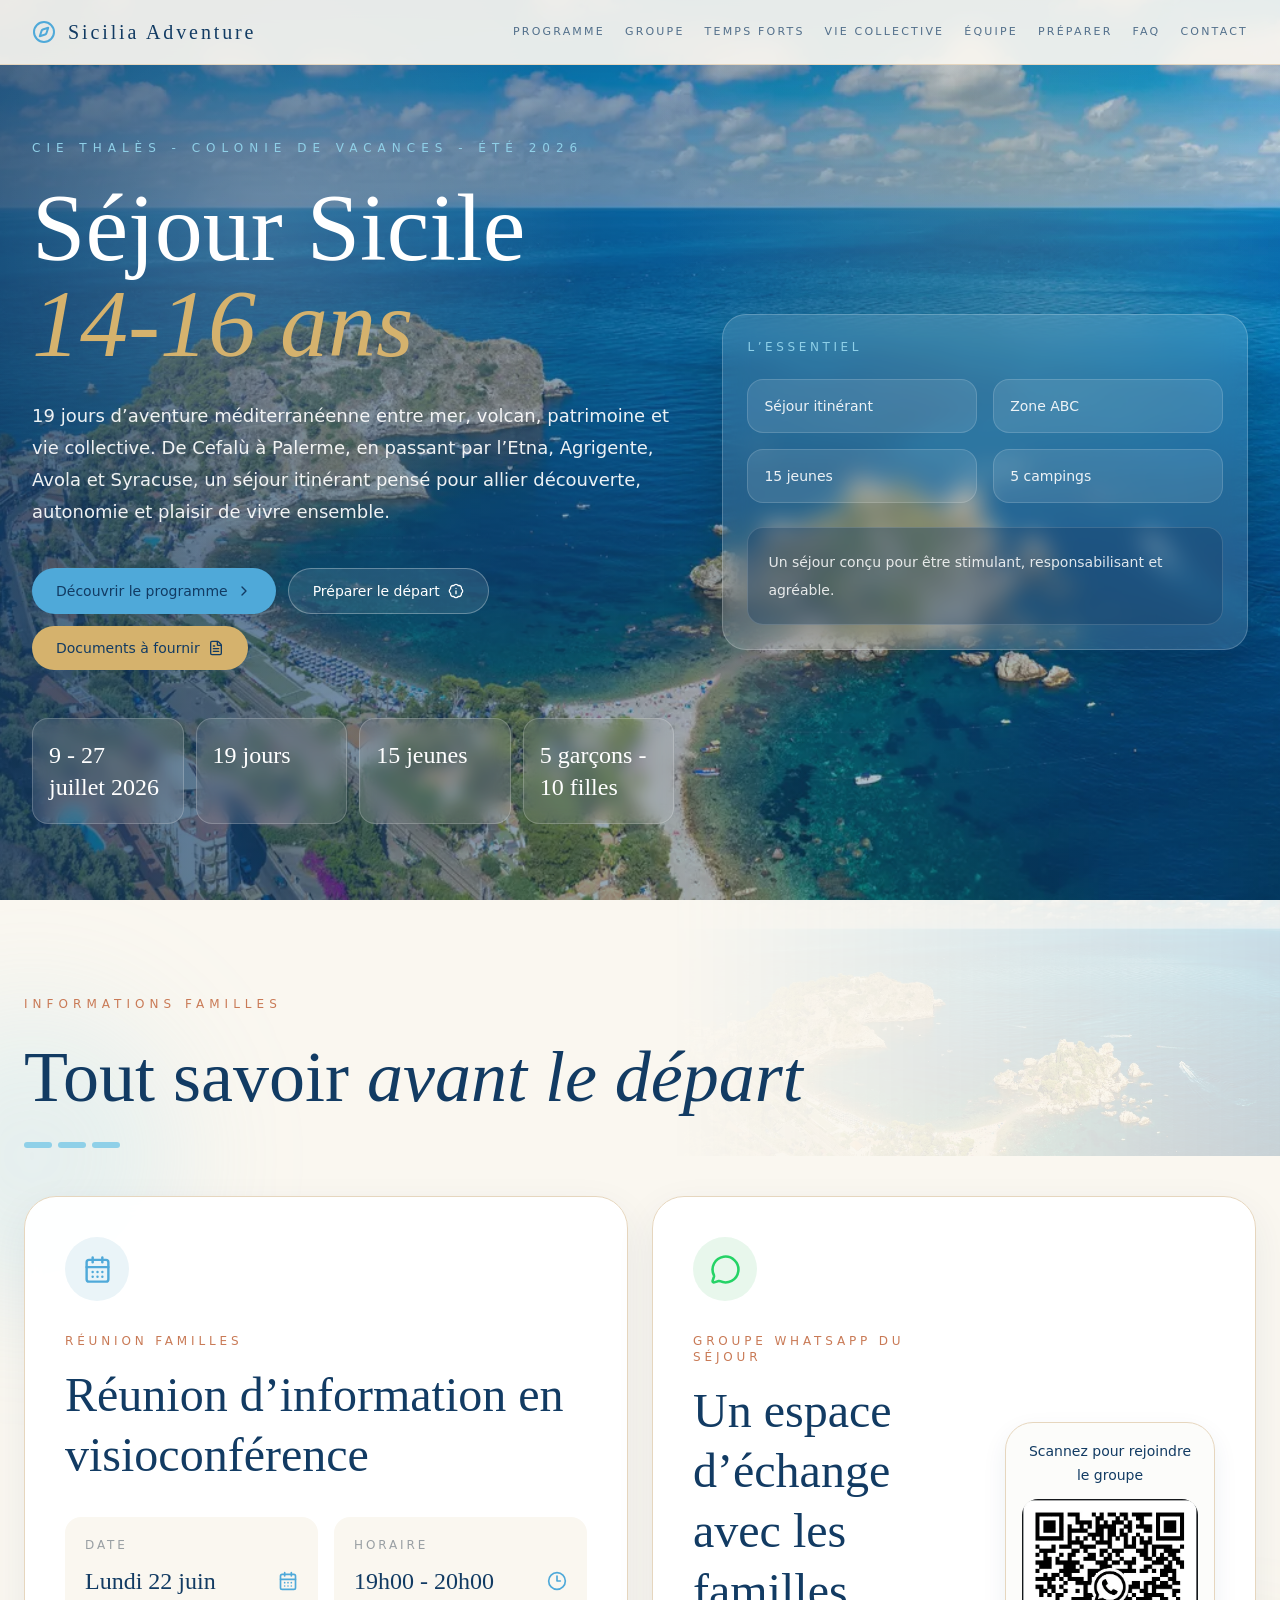
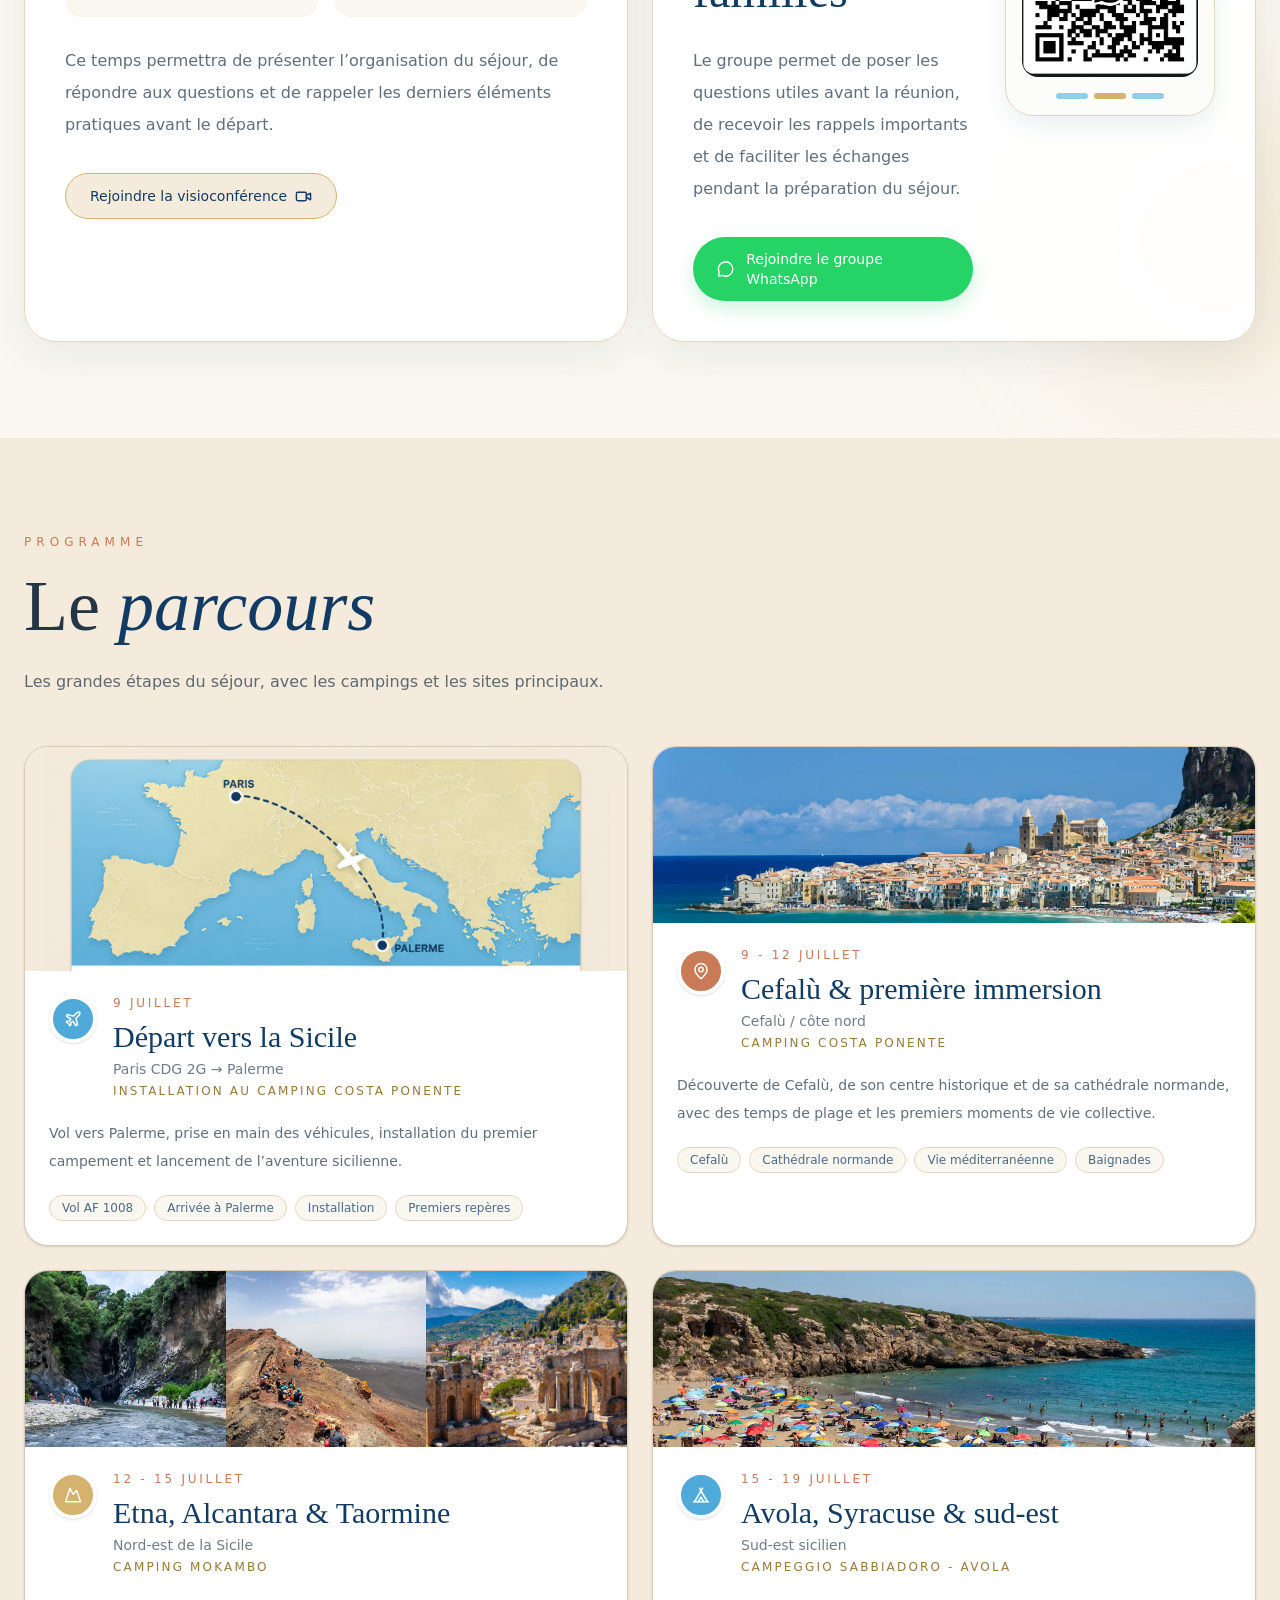
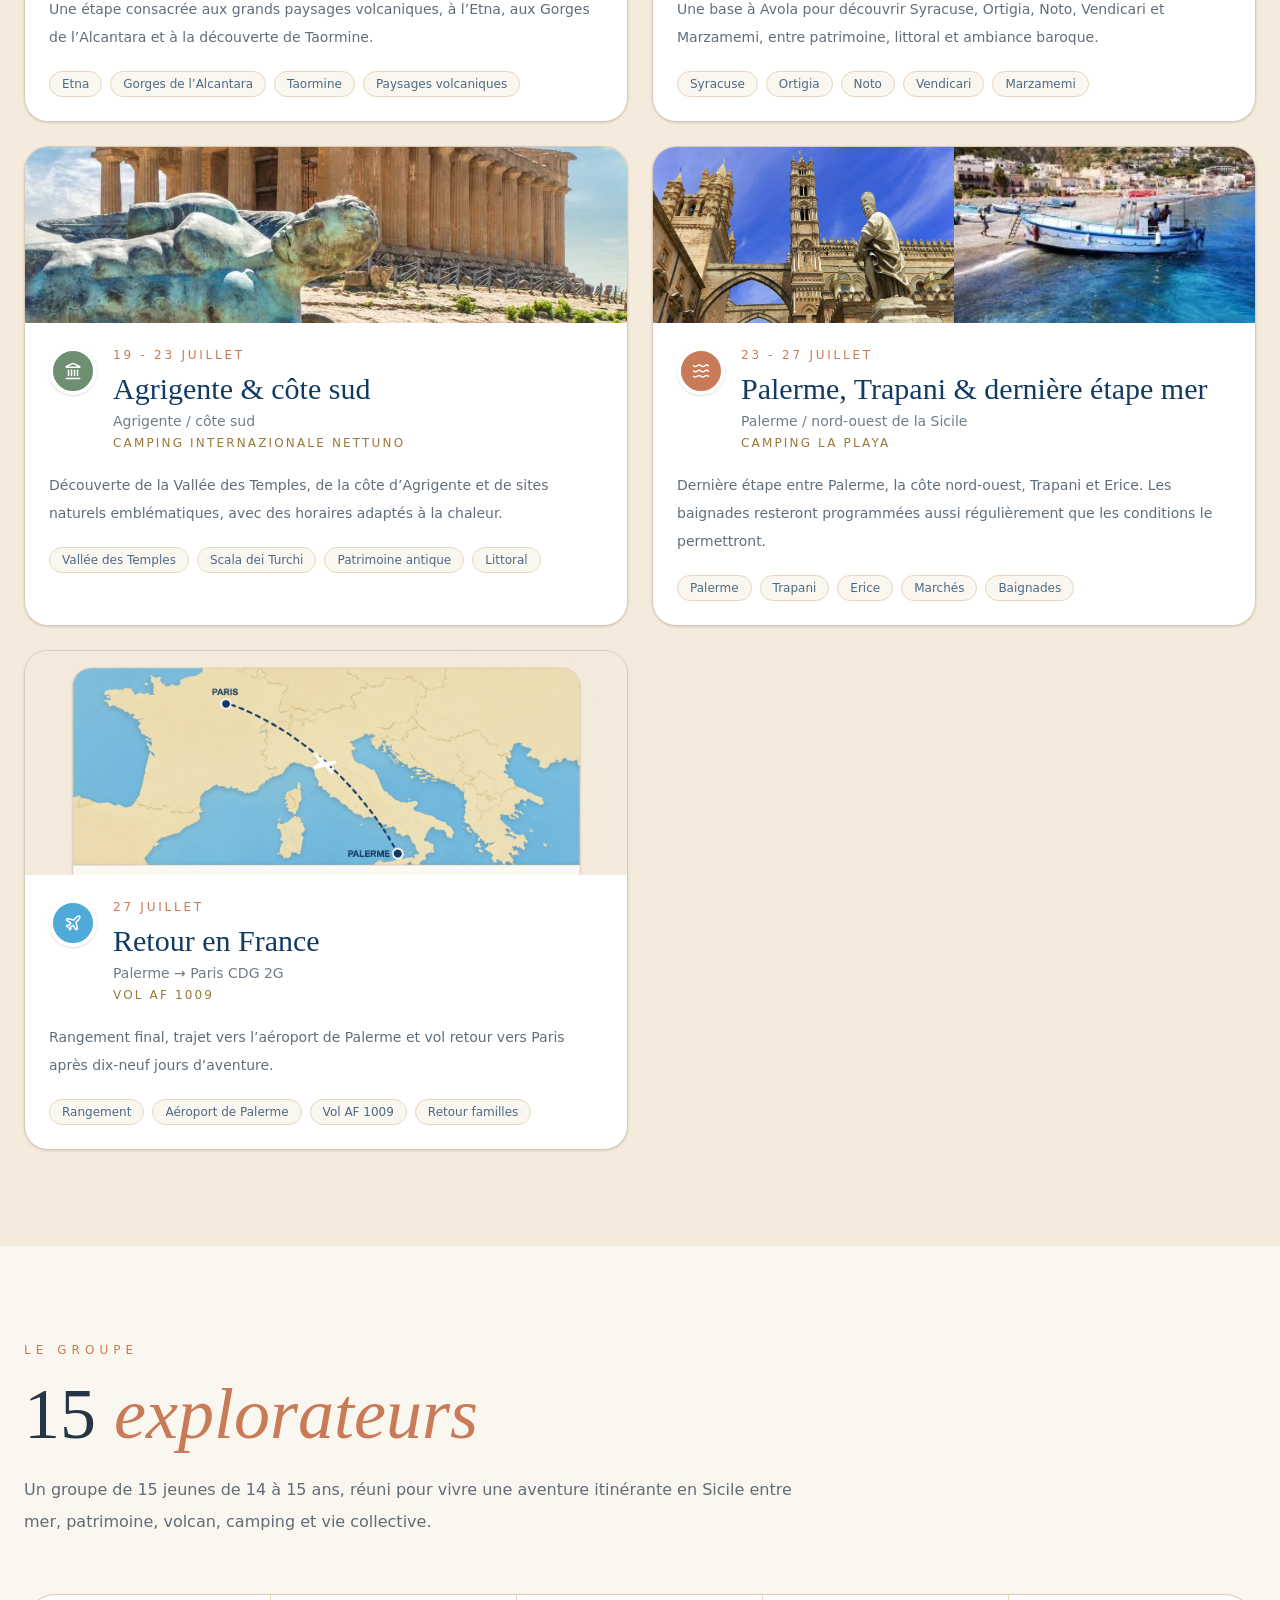
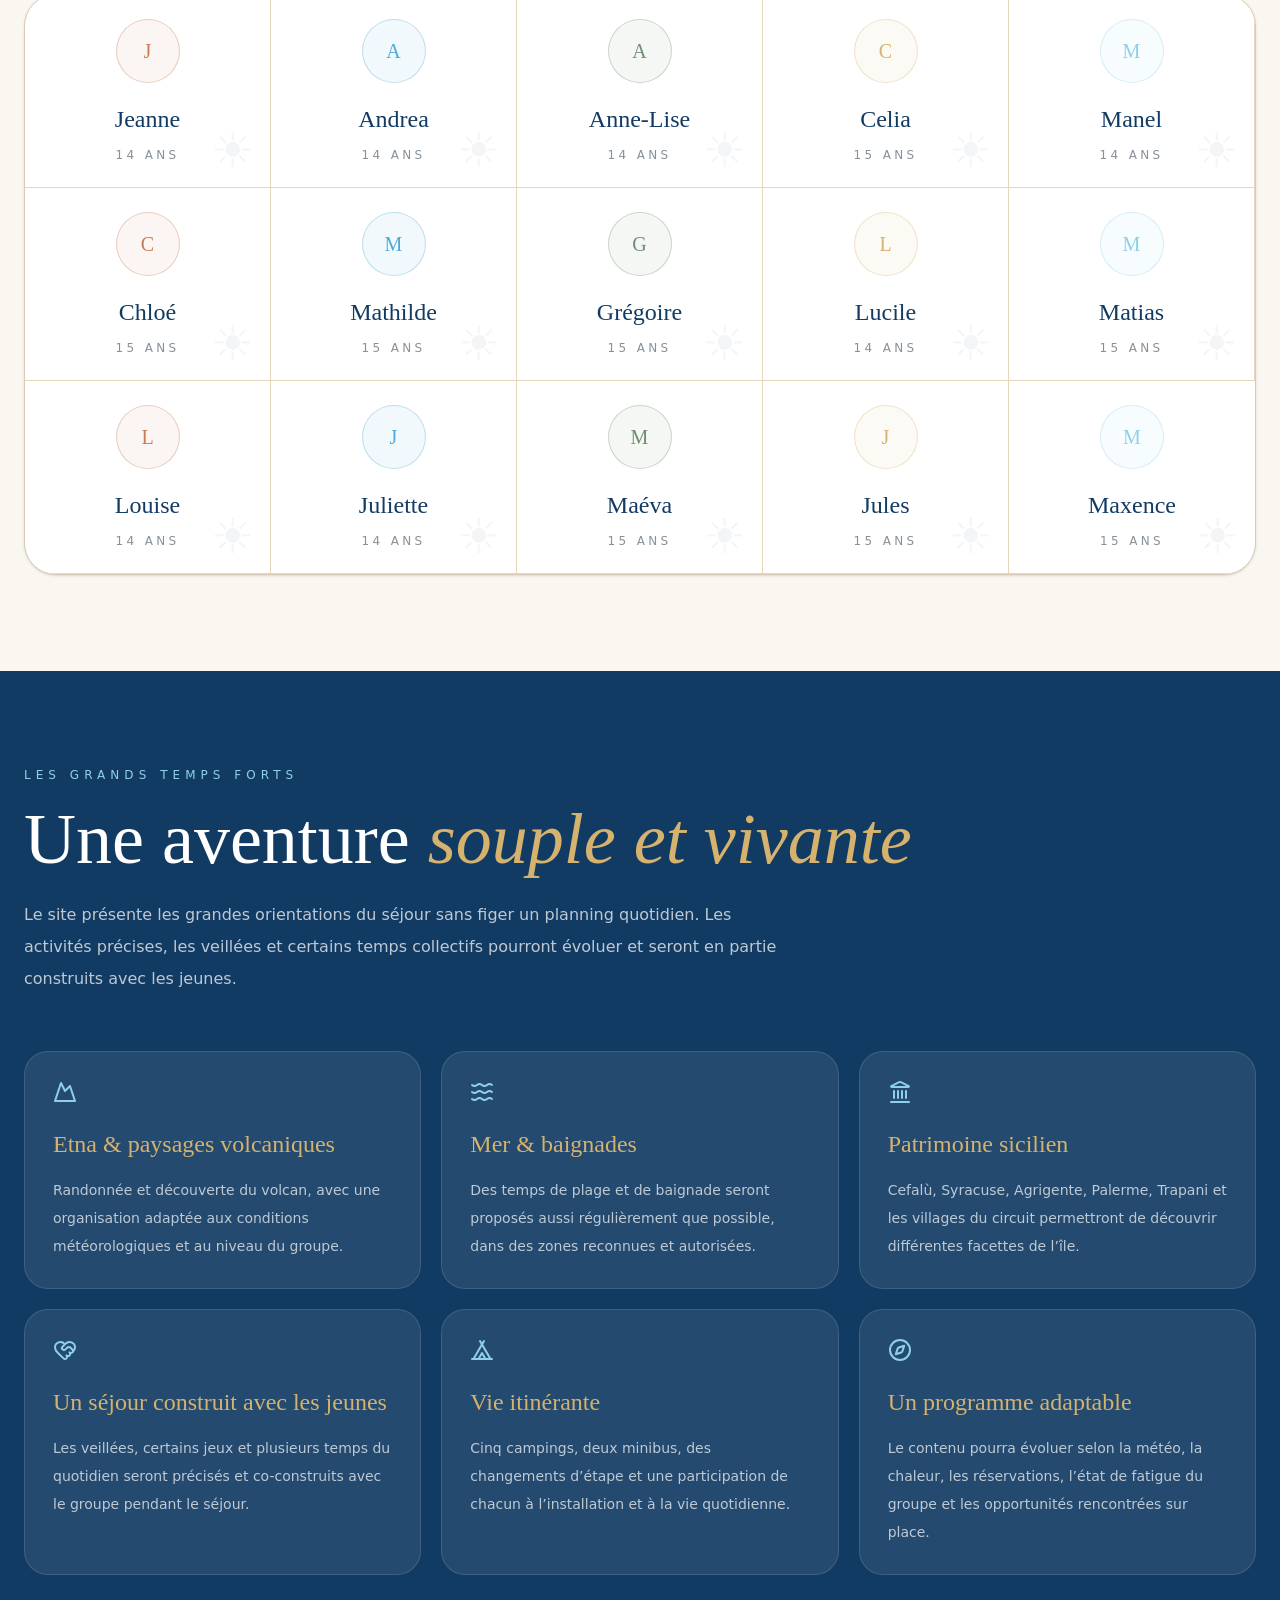
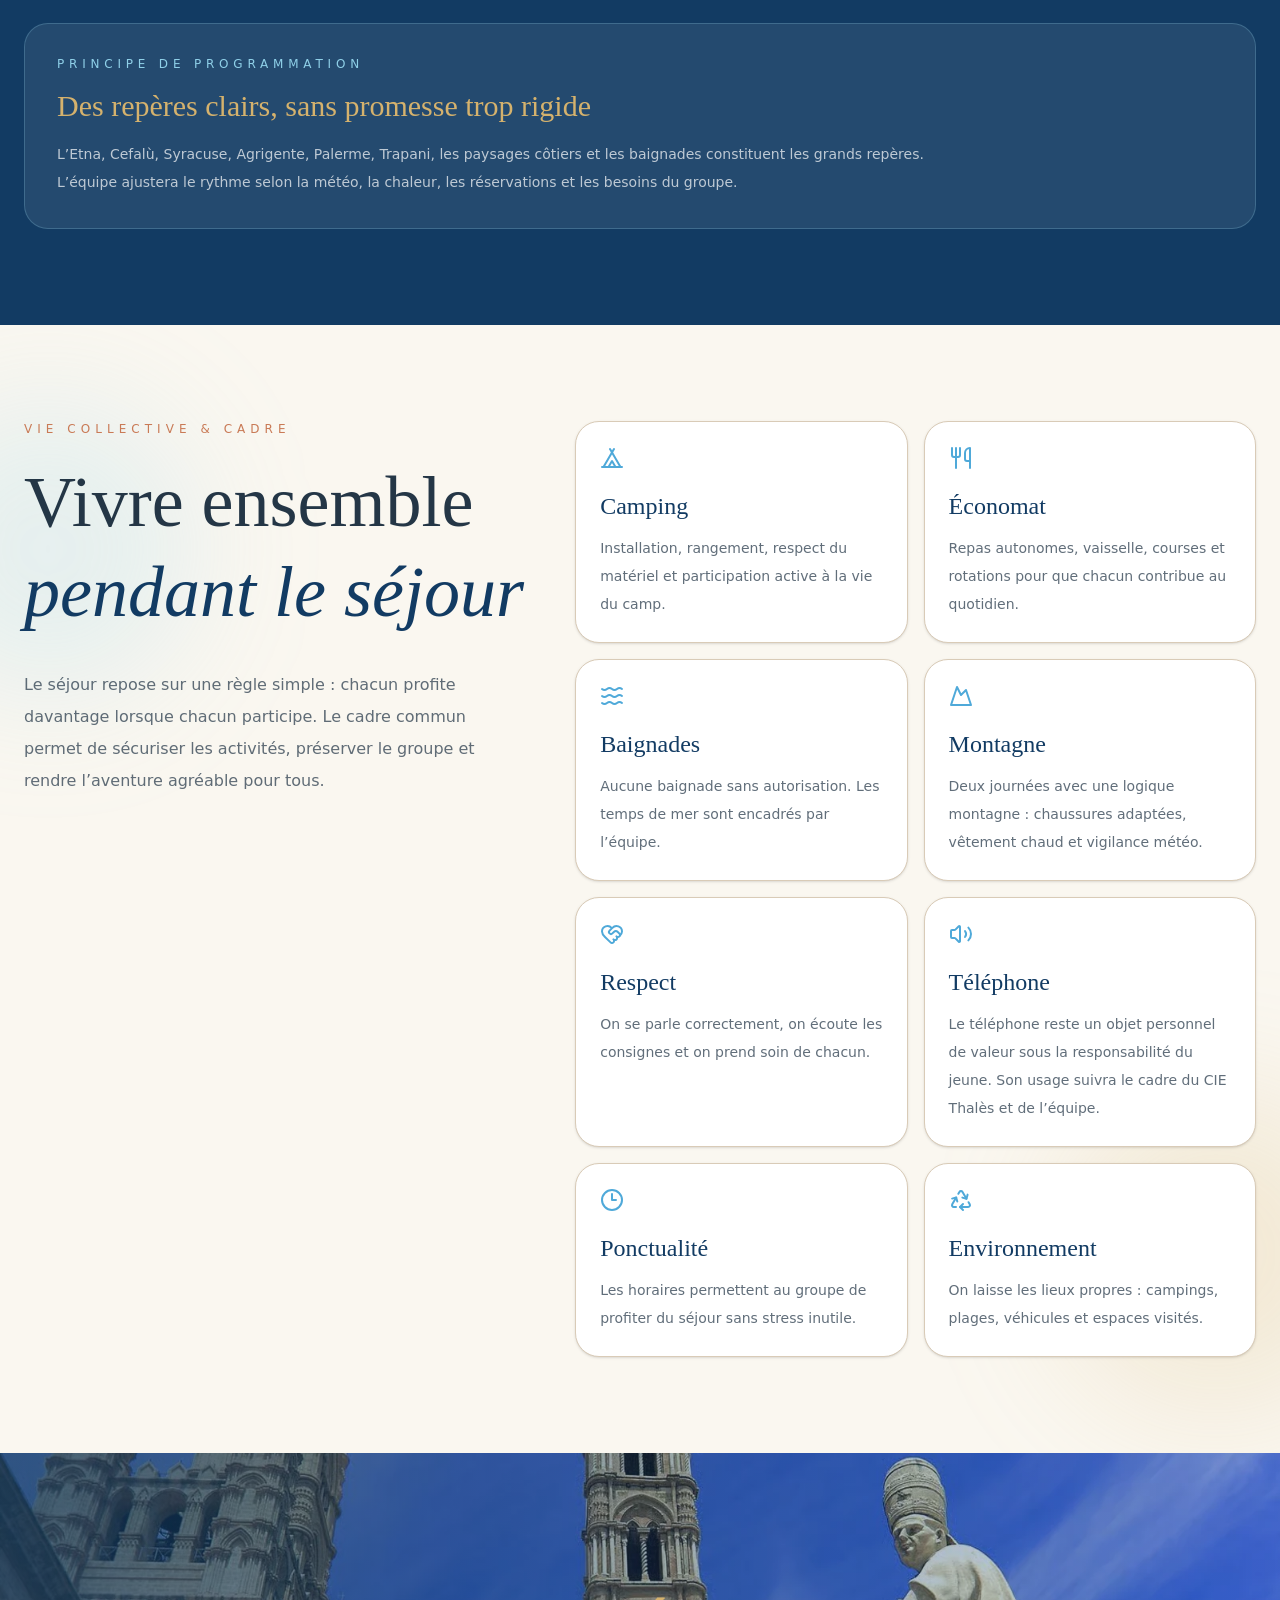
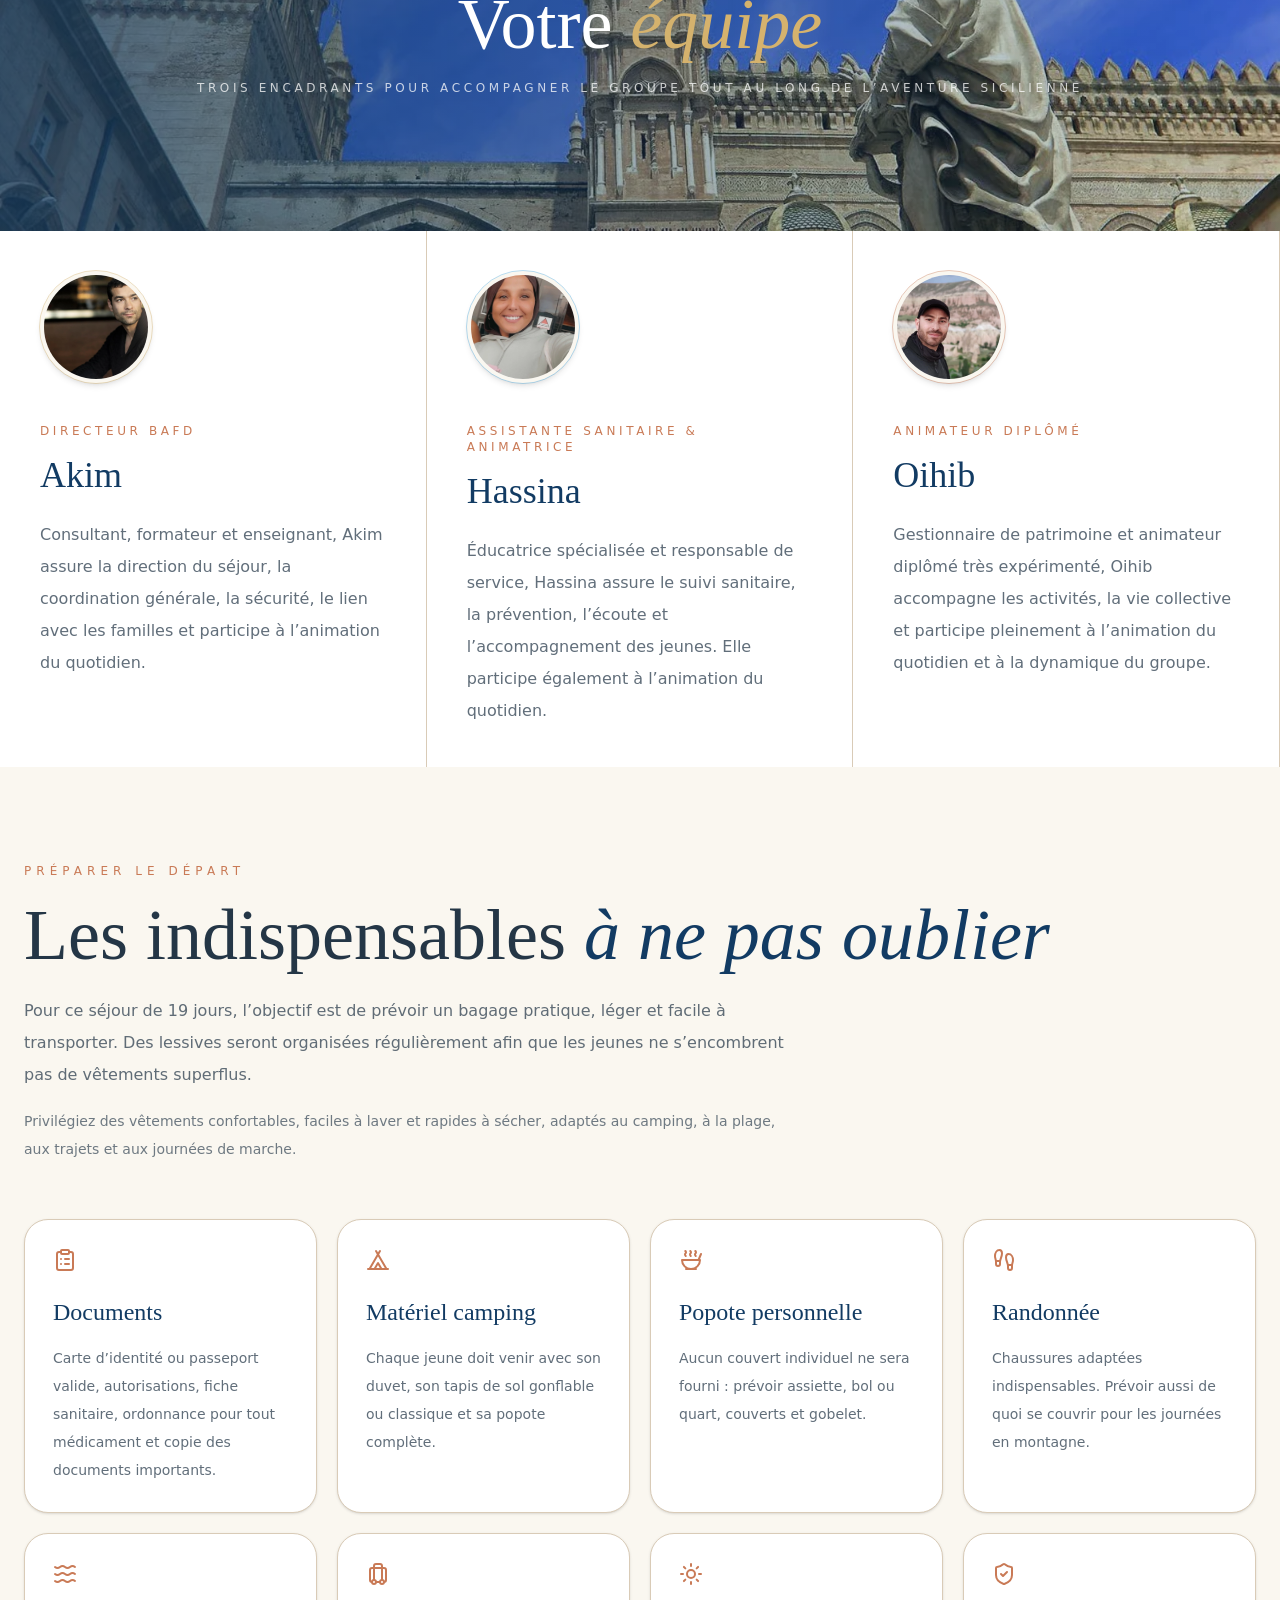
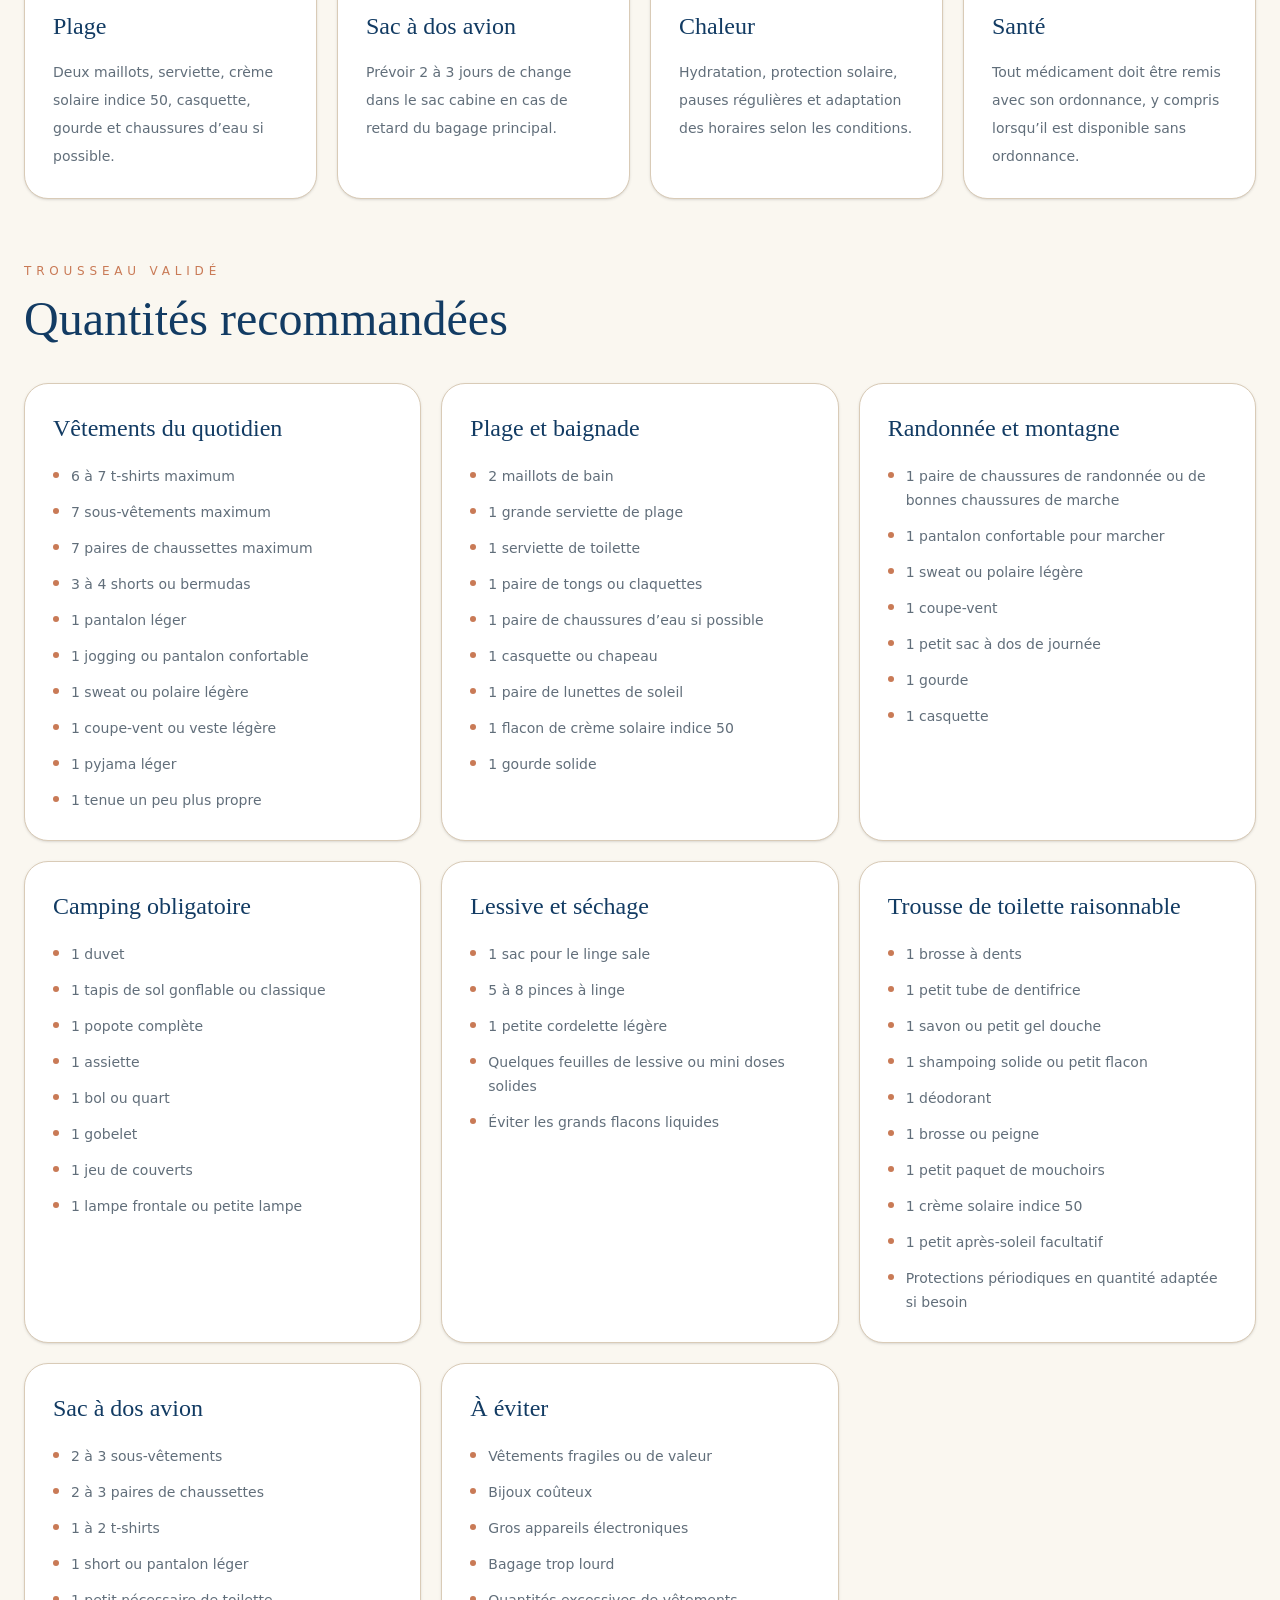
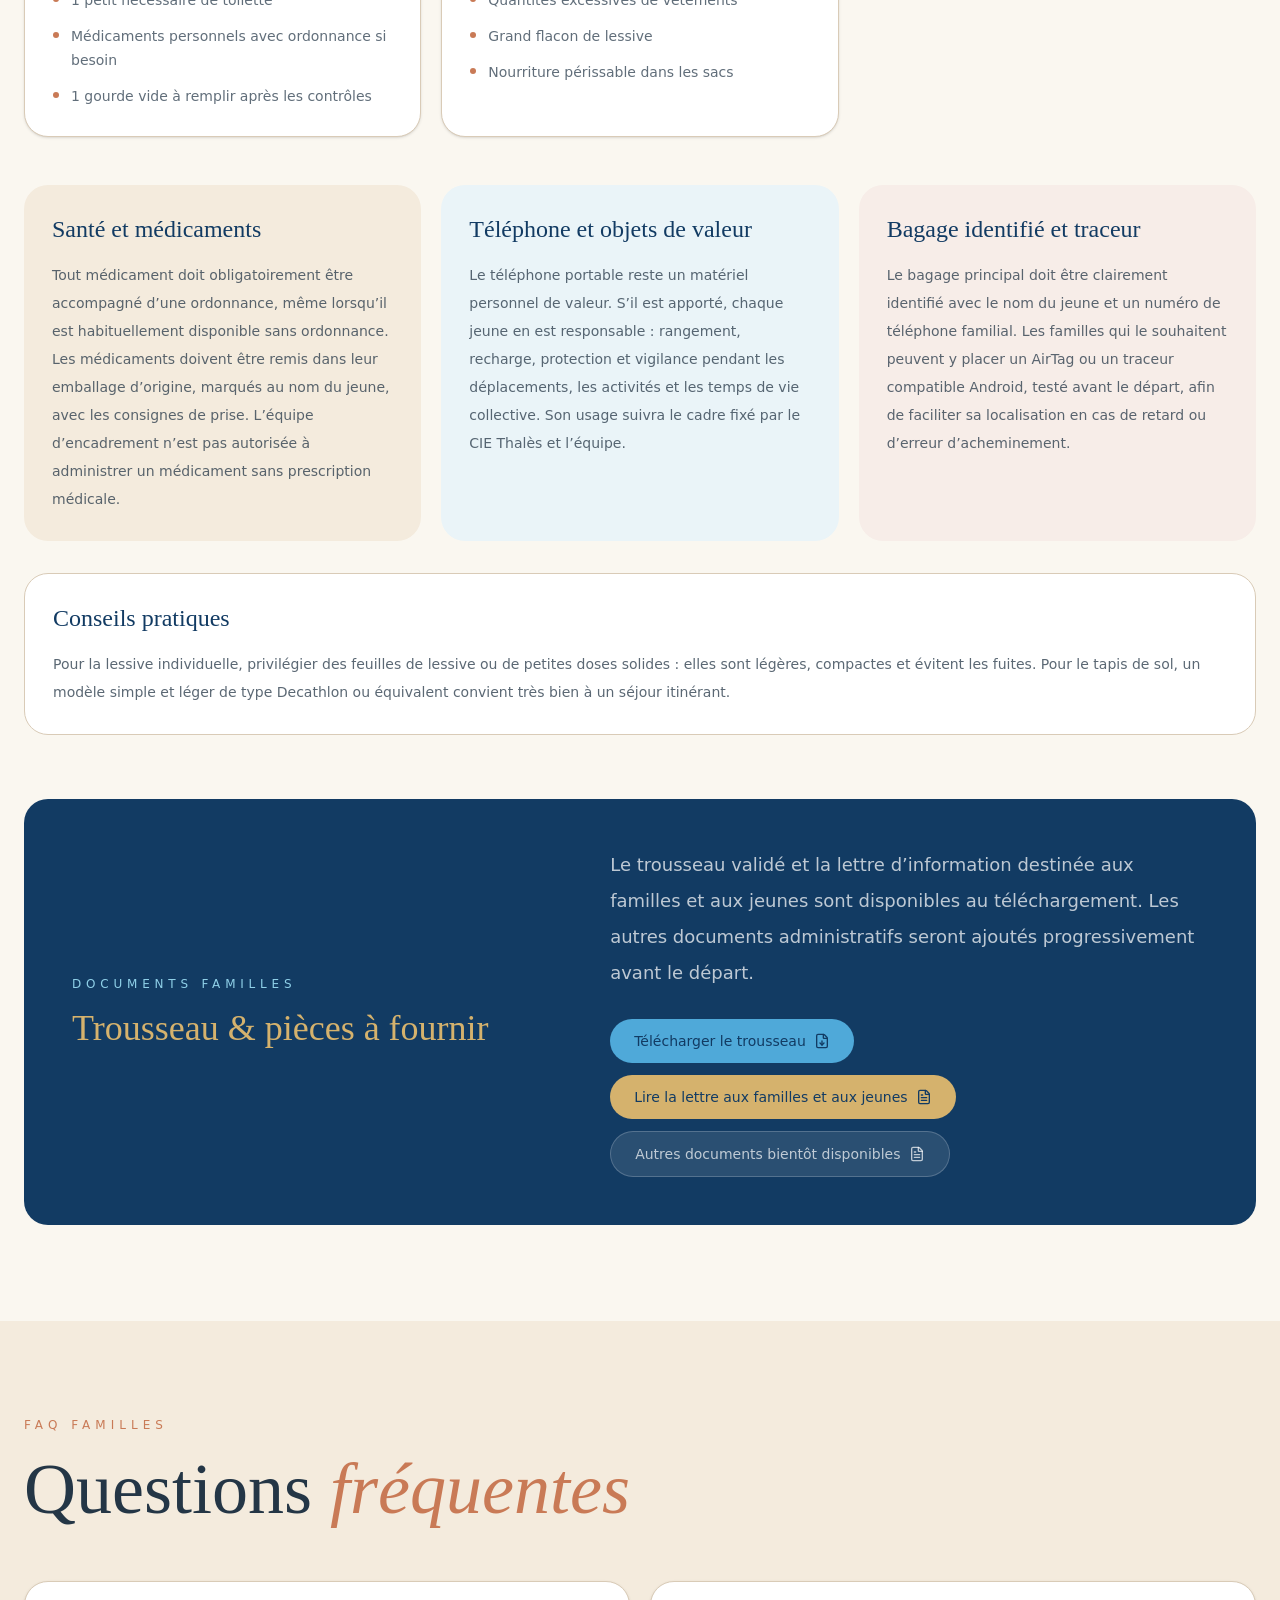
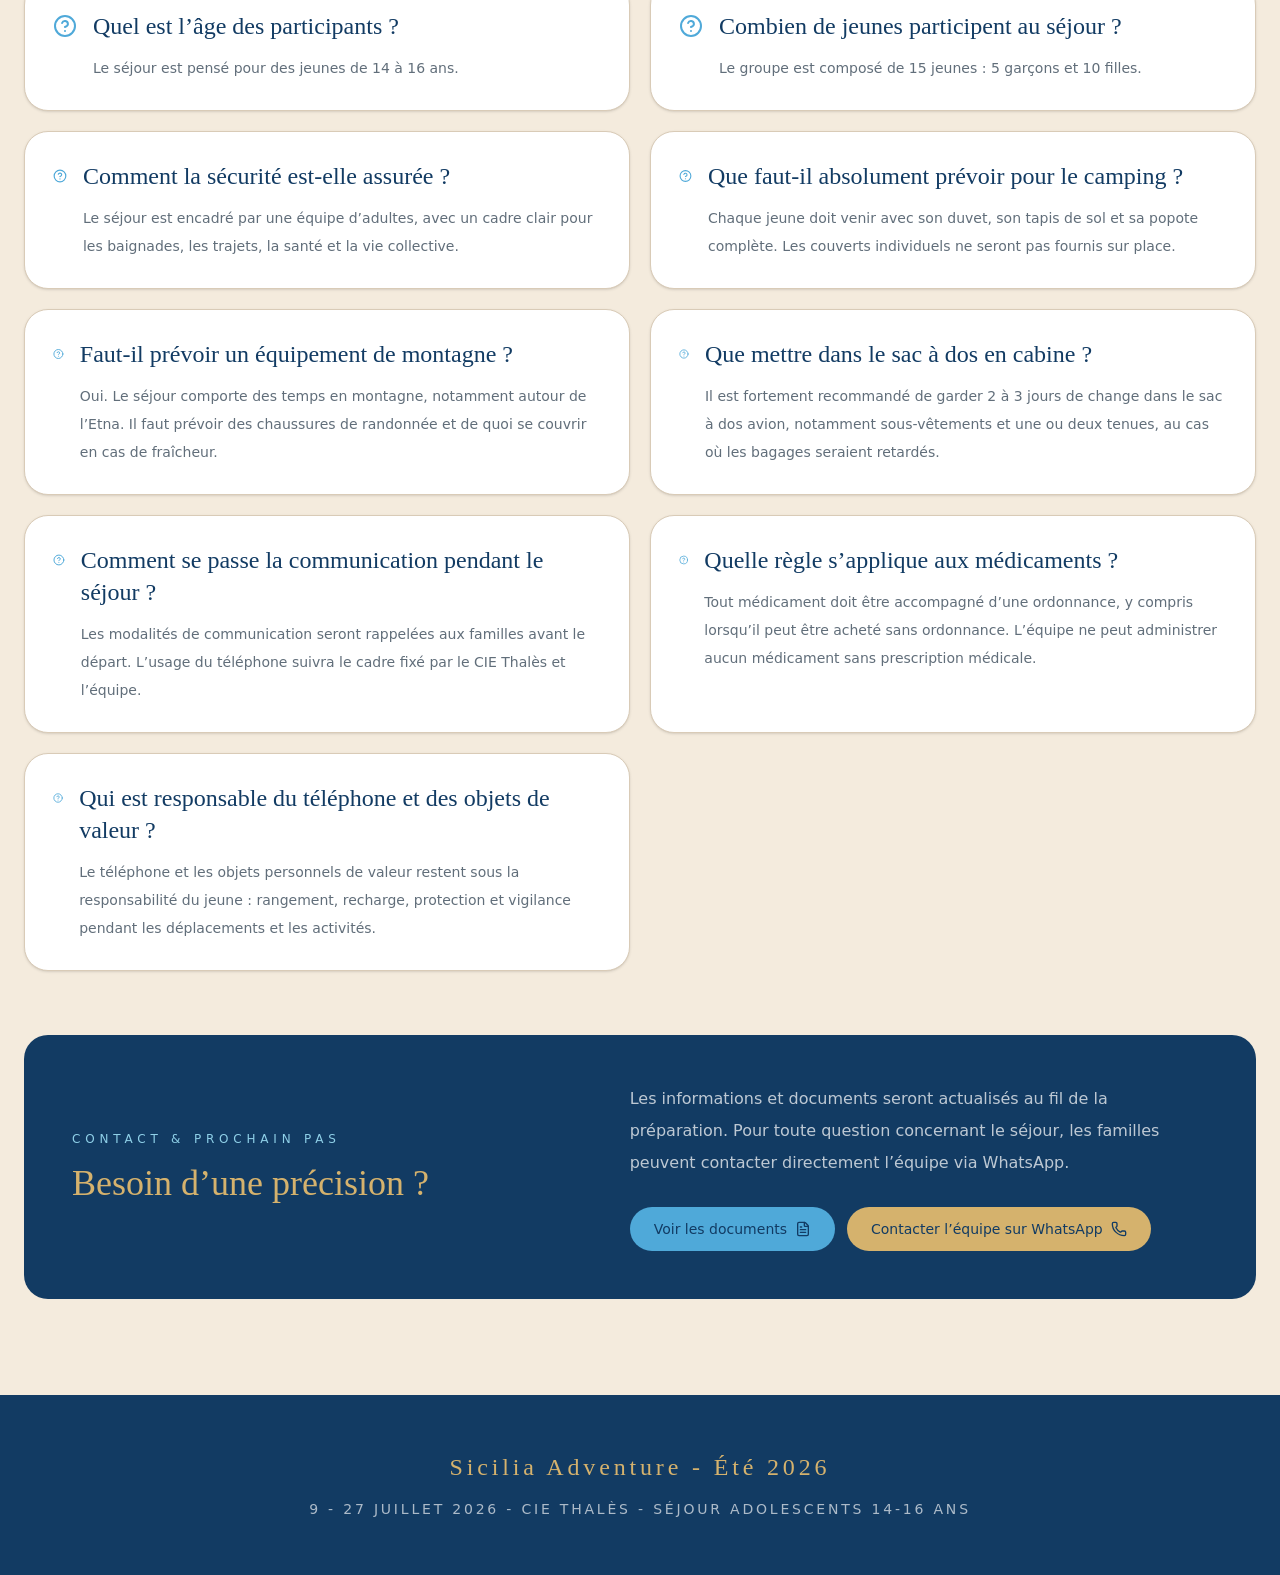
==== commit 7b575f55: "Add files via upload Mise à jour lettre familles PDF" ====
--- a/docs/index.html
+++ b/docs/index.html
@@ -6,7 +6,7 @@
     <meta name="theme-color" content="#123B63" />
     <meta name="description" content="Site d'information du séjour Sicile 2026 du CIE Thalès : programme, roadbook, équipe, trousseau et informations familles." />
     <title>Séjour Sicile 2026 - CIE Thalès</title>
-    <script type="module" crossorigin src="./assets/index-BLR8Aprw.js"></script>
+    <script type="module" crossorigin src="./assets/index-DbbI7C3e.js"></script>
     <link rel="stylesheet" crossorigin href="./assets/index-dAVuKnGc.css">
   </head>
   <body>
